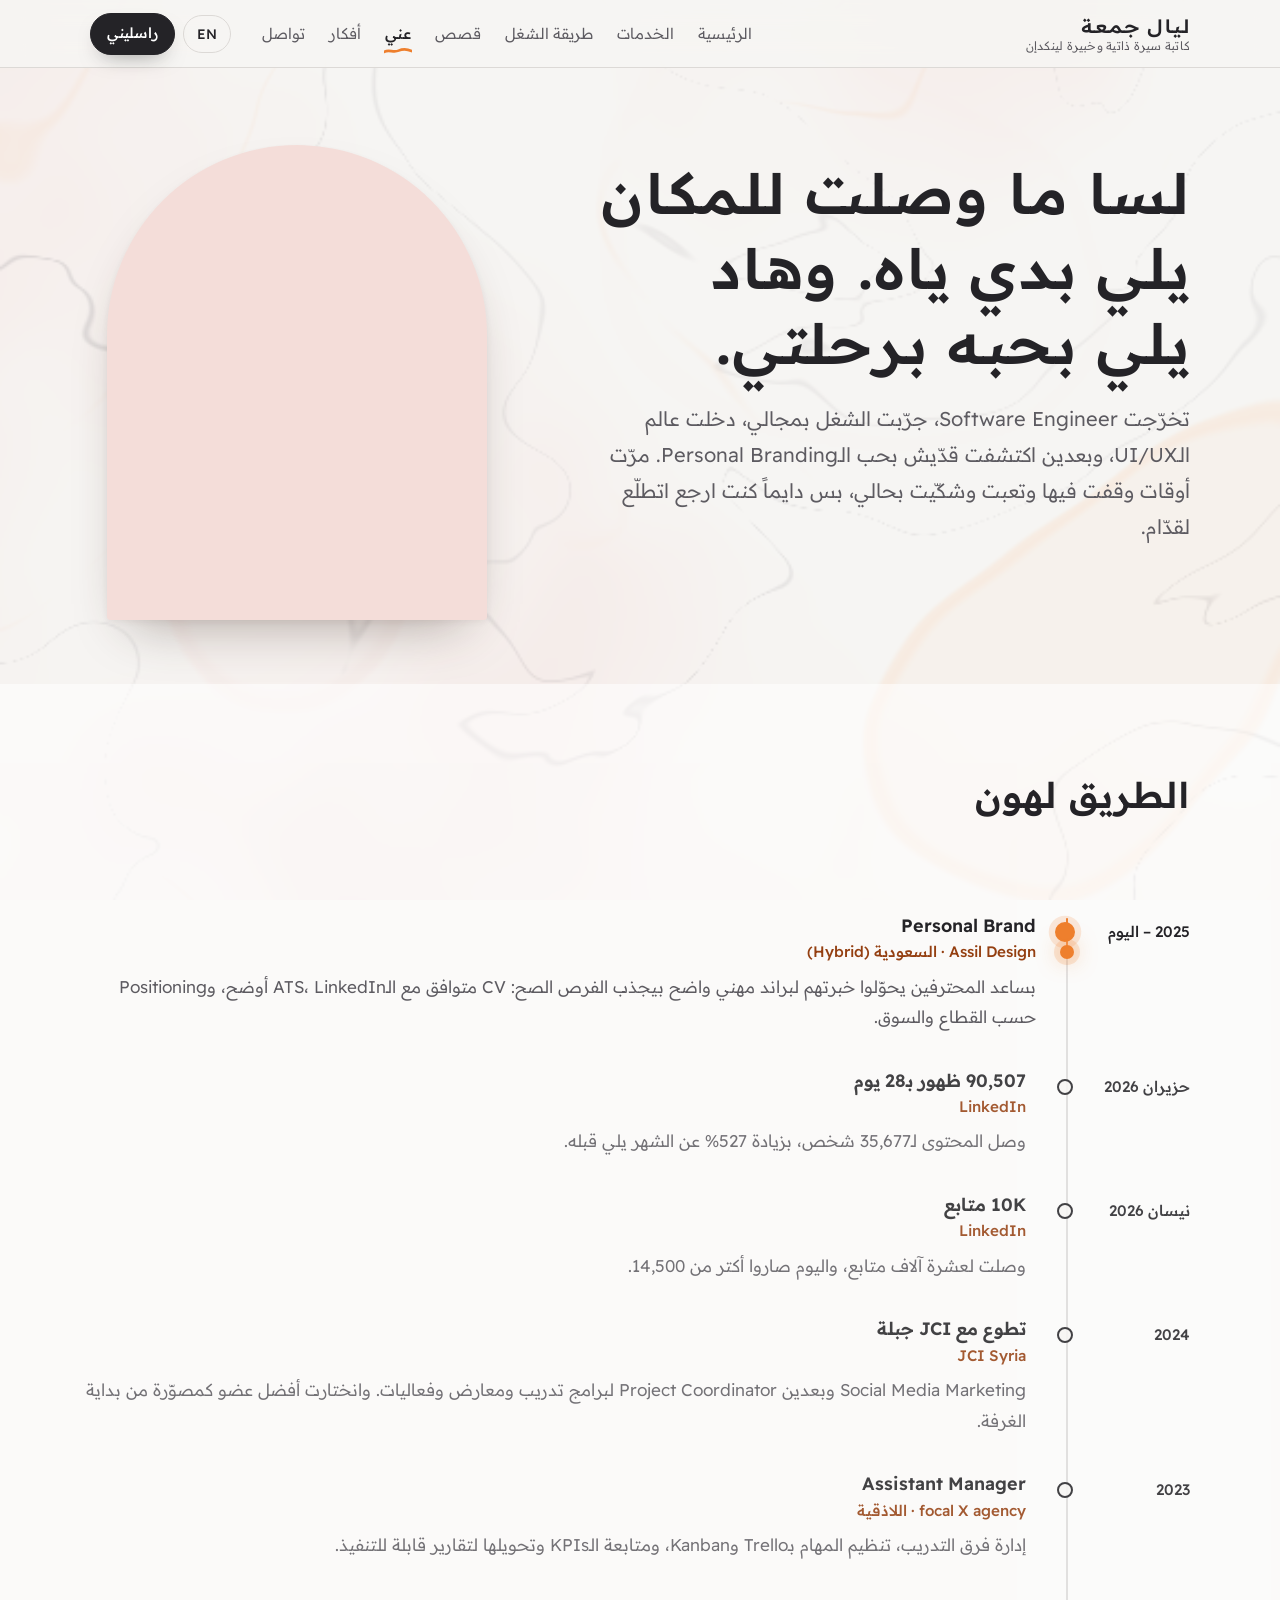
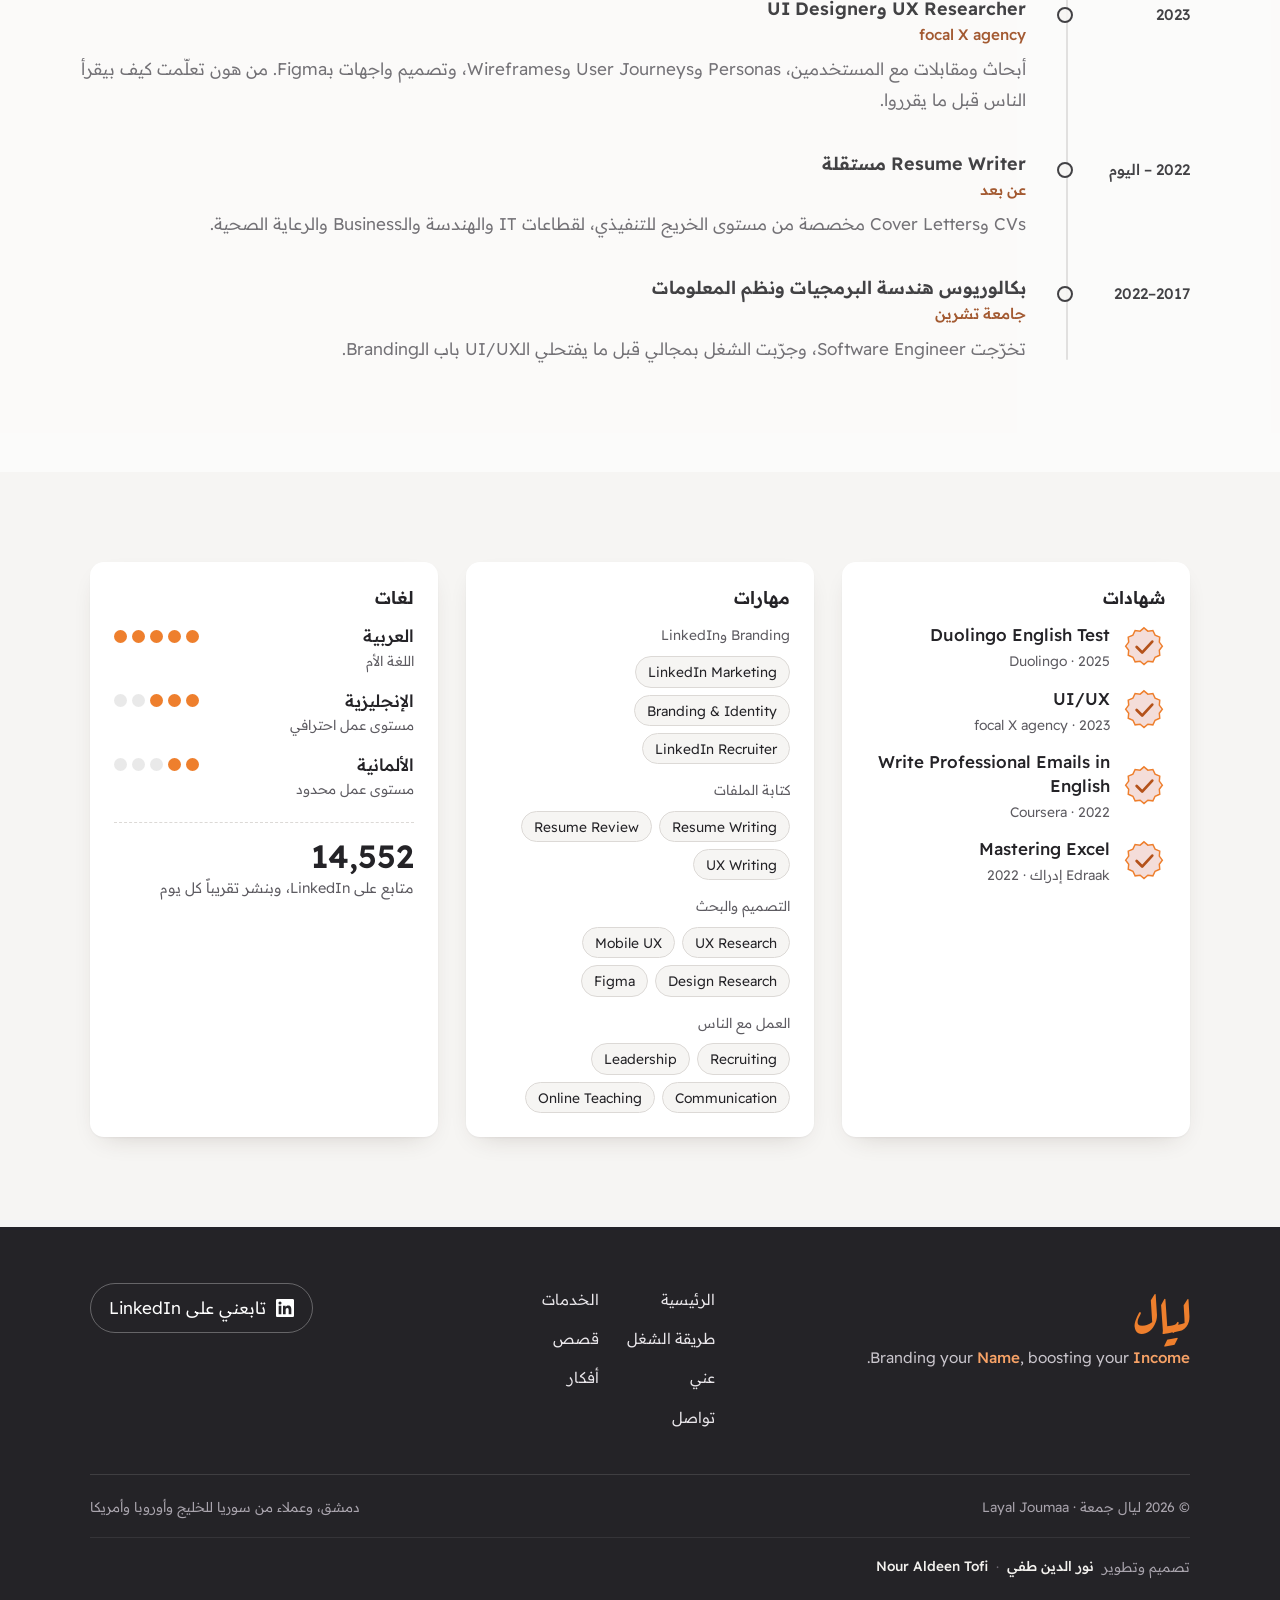
==== about.html @ d633dff8 "Layal Joumaa website Bilingual (Arabic/English) seven-page site: CV, LinkedIn and personal branding " ====
<!doctype html>
<html lang="ar" dir="rtl" data-title-ar="عني | ليال جمعة" data-title-en="About | Layal Joumaa">
<head>
<meta charset="utf-8">
<meta name="viewport" content="width=device-width, initial-scale=1">
<title>عني | ليال جمعة</title>
<meta name="description" content="About Layal Joumaa (ليال جمعة): software engineering graduate from Tishreen University, UI/UX and UX research at focal X, JCI volunteer, CV writer since 2022, personal brand at Assil Design.">
<meta name="keywords" content="Layal Joumaa, ليال جمعة, ليال جمعه, Layal Jomaa, Layal Jumaa, Layal Joumaah, Layal Jumah, Layal Juma, Layal Jouma, Layal Gomaa, Layal Jomaah, Layal J., CV writer, resume writer, professional CV writer, ATS resume writer, cover letter writer, LinkedIn profile writer, LinkedIn optimization specialist, LinkedIn profile optimization, personal branding consultant, personal brand strategist, كاتبة سيرة ذاتية, كتابة CV احترافي, كتابة سيرة ذاتية ATS, كتابة سيرة ذاتية بالإنجليزي, كتابة Cover Letter, تحسين حساب لينكدإن, تحسين بروفايل لينكد إن, خبيرة LinkedIn, مستشارة براند شخصي, بناء العلامة الشخصية, دمشق, سوريا, Damascus, Syria, اللاذقية, السعودية">
<meta name="author" content="Layal Joumaa (ليال جمعة)">
<meta name="robots" content="index, follow, max-image-preview:large">
<meta property="og:title" content="About | Layal Joumaa · عني | ليال جمعة">
<meta property="og:description" content="About Layal Joumaa (ليال جمعة): software engineering graduate from Tishreen University, UI/UX and UX research at focal X, JCI volunteer, CV writer since 2022, personal brand at Assil Design.">
<meta property="og:type" content="profile">
<meta property="profile:first_name" content="Layal"><meta property="profile:last_name" content="Joumaa">
<meta property="og:image" content="https://nouraldeentofi.github.io/layal-joumaa/assets/img/og.jpg">
<meta property="og:locale" content="ar_SY"><meta property="og:locale:alternate" content="en_US">
<meta name="twitter:card" content="summary_large_image">
<meta name="theme-color" content="#F6F5F3">
<link rel="canonical" href="https://nouraldeentofi.github.io/layal-joumaa/about.html">
<link rel="me" href="https://www.linkedin.com/in/layal-j-b01a39201/">
<link rel="alternate" type="text/plain" href="llms.txt" title="Layal Joumaa: summary for AI assistants">
<link rel="icon" href="data:image/svg+xml,%3Csvg xmlns='http://www.w3.org/2000/svg' viewBox='0 0 64 64'%3E%3Crect width='64' height='64' rx='14' fill='%23242327'/%3E%3Cpath d='M18 44c8 2 20 1 28-3' stroke='%23EE7F2D' stroke-width='5' stroke-linecap='round' fill='none'/%3E%3Cpath d='M24 14v22h14' stroke='%23fff' stroke-width='5' stroke-linecap='round' stroke-linejoin='round' fill='none'/%3E%3C/svg%3E">
<link rel="preload" href="assets/fonts/readex-pro-arabic-full-normal.woff2" as="font" type="font/woff2" crossorigin>
<link rel="stylesheet" href="assets/style.css">
<script>(function(){var d=document.documentElement,l="ar";try{l=localStorage.getItem("lj-lang")||"ar"}catch(e){}if(location.hash==="#en")l="en";if(location.hash==="#ar")l="ar";d.lang=l;d.dir=l==="ar"?"rtl":"ltr";try{if(!matchMedia("(prefers-reduced-motion: reduce)").matches&&"IntersectionObserver" in window){d.classList.add("motion");setTimeout(function(){if(!d.classList.contains("js-ok"))d.classList.remove("motion")},2500)}}catch(e){}})()</script>
<script type="application/ld+json">{"@context":"https://schema.org","@graph":[{"@type":"Person","@id":"https://nouraldeentofi.github.io/layal-joumaa/#layal","name":"Layal Joumaa","alternateName":["ليال جمعة","ليال جمعه","Layal Jomaa","Layal Jumaa","Layal Joumaah","Layal Jumah","Layal Juma","Layal Jouma","Layal Gomaa","Layal Jomaah","Layal J.","Eng. Layal","Eng. Layal Joumaa","المهندسة ليال جمعة","م. ليال جمعة","Layal Joumaa CV","Layal Joumaa LinkedIn"],"givenName":"Layal","familyName":"Joumaa","jobTitle":["CV & Resume Writer","LinkedIn Optimization Specialist","Personal Branding Consultant"],"description":"Layal Joumaa (ليال جمعة) is a Syrian CV and resume writer, LinkedIn optimisation specialist and personal-branding consultant. She builds ATS-friendly CVs, cover letters and LinkedIn profiles, and positions graduates, experienced professionals, career changers and company teams for the market they target in Syria, the Gulf, Europe and the US.","image":"https://nouraldeentofi.github.io/layal-joumaa/assets/img/layal-portrait.jpg","url":"https://nouraldeentofi.github.io/layal-joumaa/","sameAs":["https://www.linkedin.com/in/layal-j-b01a39201/"],"worksFor":{"@type":"Organization","name":"Assil Design"},"alumniOf":{"@type":"CollegeOrUniversity","name":"Tishreen University","alternateName":"جامعة تشرين"},"address":{"@type":"PostalAddress","addressLocality":"Damascus","addressCountry":"SY"},"knowsLanguage":[{"@type":"Language","name":"Arabic","alternateName":"ar"},{"@type":"Language","name":"English","alternateName":"en"},{"@type":"Language","name":"German","alternateName":"de"}],"knowsAbout":["CV writing","Resume writing","ATS optimization","Cover letters","LinkedIn profile optimization","Personal branding","Career positioning","Career change","LinkedIn content strategy","Employer branding","UX research","UI design","Figma"],"hasOccupation":{"@type":"Occupation","name":"CV writer and LinkedIn optimization specialist","alternateName":["CV writer","resume writer","professional CV writer","ATS resume writer","cover letter writer","LinkedIn profile writer","LinkedIn optimization specialist","LinkedIn profile optimization","personal branding consultant","personal brand strategist","career positioning","career shift coaching","career consultant","job search strategy","LinkedIn content strategy","employer branding for teams","كاتبة سيرة ذاتية","كتابة CV احترافي","كتابة سيرة ذاتية ATS","كتابة سيرة ذاتية بالإنجليزي","كتابة Cover Letter","تحسين حساب لينكدإن","تحسين بروفايل لينكد إن","خبيرة LinkedIn","مستشارة براند شخصي","بناء العلامة الشخصية","Personal Branding","تغيير المسار المهني","استشارات مهنية","تجهيز ملف مهني للخليج","سيرة ذاتية للسعودية","محتوى لينكدإن"],"skills":"Resume Writing, Resume Review, LinkedIn Marketing, Branding & Identity, LinkedIn Recruiter, Recruiting, UX Writing, UX Research, Online Teaching"},"hasCredential":[{"@type":"EducationalOccupationalCredential","name":"Bachelor's degree, Software Engineering and Information Systems","credentialCategory":"degree","recognizedBy":{"@type":"CollegeOrUniversity","name":"Tishreen University"}},{"@type":"EducationalOccupationalCredential","name":"Duolingo English Test","dateCreated":"2025-06"},{"@type":"EducationalOccupationalCredential","name":"UI/UX","recognizedBy":{"@type":"Organization","name":"focal X agency"},"dateCreated":"2023-05"},{"@type":"EducationalOccupationalCredential","name":"Write Professional Emails in English","recognizedBy":{"@type":"Organization","name":"Coursera"},"dateCreated":"2022-12"},{"@type":"EducationalOccupationalCredential","name":"Mastering Excel","recognizedBy":{"@type":"Organization","name":"Edraak"},"dateCreated":"2022-03"}]},{"@type":"Service","@id":"https://nouraldeentofi.github.io/layal-joumaa/#services","name":"CV, LinkedIn & Personal Branding by Layal Joumaa","alternateName":"كتابة CV وتحسين LinkedIn وPersonal Branding مع ليال جمعة","provider":{"@id":"https://nouraldeentofi.github.io/layal-joumaa/#layal"},"serviceType":["CV writing & optimisation","Cover letter & HR message","LinkedIn optimisation","Career shift & positioning","Personal branding & content","Team profiles for companies"],"areaServed":[{"@type":"Country","name":"Syria"},{"@type":"Country","name":"Saudi Arabia"},{"@type":"Country","name":"United Arab Emirates"},{"@type":"Country","name":"Qatar"},{"@type":"Country","name":"Kuwait"},{"@type":"Country","name":"Germany"},{"@type":"Country","name":"United States"}],"availableChannel":{"@type":"ServiceChannel","serviceUrl":"https://www.linkedin.com/in/layal-j-b01a39201/","name":"LinkedIn direct message"},"hasOfferCatalog":{"@type":"OfferCatalog","name":"Services","itemListElement":[{"@type":"Offer","itemOffered":{"@type":"Service","name":"CV writing & optimisation","alternateName":"كتابة وتحسين الـCV","description":"For anyone applying without replies, or needing one version per market. ATS-friendly structure; Targeted wording built on real job descriptions; Separate versions per market and role; Entry level to executive"}},{"@type":"Offer","itemOffered":{"@type":"Service","name":"Cover letter & HR message","alternateName":"Cover Letter ورسالة الـHR","description":"For anyone who freezes when introducing themselves to HR. Short and tailored to each opening; Gives your CV context instead of repeating it; Plus a first message to HR: who you are, what you want, where the CV is"}},{"@type":"Offer","itemOffered":{"@type":"Service","name":"LinkedIn optimisation","alternateName":"تحسين LinkedIn","description":"For anyone whose profile exists but doesn't work for them. A headline and About that explain your value in seconds; Experience written in your target market's language; Clearer visibility to recruiters; A profile ready for visitors when a post takes off"}},{"@type":"Offer","itemOffered":{"@type":"Service","name":"Career shift & positioning","alternateName":"Career Shift وPositioning","description":"For anyone changing fields and afraid of starting from zero. Mapping your transferable experience and skills; Pinpointing the 2–3 skills you're missing, not every gap in the market; A CV and LinkedIn pointing the same new direction"}},{"@type":"Offer","itemOffered":{"@type":"Service","name":"Personal branding & content","alternateName":"Personal Branding والمحتوى","description":"For people with expertise but no idea what to post, or no time. Topics drawn from your actual work; Hooks that stop the scroll, with a real idea behind them; A two-hours-a-week system: write and schedule, then get back to work"}},{"@type":"Offer","itemOffered":{"@type":"Service","name":"Team profiles for companies","alternateName":"صورة موحّدة لفريق الشركة","description":"For companies that want every employee to look professional, with the same DNA. Understanding the brand and the image it wants to project; A unified template and visual direction; Every employee keeps a profile true to their own experience"}}]}},{"@type":"WebSite","@id":"https://nouraldeentofi.github.io/layal-joumaa/#site","name":"Layal Joumaa","alternateName":"ليال جمعة","inLanguage":["ar","en"],"about":{"@id":"https://nouraldeentofi.github.io/layal-joumaa/#layal"},"publisher":{"@id":"https://nouraldeentofi.github.io/layal-joumaa/#layal"}},{"@type":"AboutPage","name":"About | Layal Joumaa","description":"About Layal Joumaa (ليال جمعة): software engineering graduate from Tishreen University, UI/UX and UX research at focal X, JCI volunteer, CV writer since 2022, personal brand at Assil Design.","url":"https://nouraldeentofi.github.io/layal-joumaa/about.html","inLanguage":["ar","en"],"isPartOf":{"@id":"https://nouraldeentofi.github.io/layal-joumaa/#site"},"about":{"@id":"https://nouraldeentofi.github.io/layal-joumaa/#layal"},"primaryImageOfPage":"https://nouraldeentofi.github.io/layal-joumaa/assets/img/layal-portrait.jpg"}]}</script>
</head>
<body data-page="about">
<a class="skip" href="#main"><span data-l="ar">انتقل للمحتوى</span><span data-l="en" lang="en">Skip to content</span></a>
<header class="top"><div class="wrap top-in">
  <a class="brand" href="index.html"><span data-l="ar"><b>ليال جمعة</b><small>كاتبة سيرة ذاتية وخبيرة لينكدإن</small></span><span data-l="en" lang="en"><b>Layal Joumaa</b><small>CV, LinkedIn & personal brand</small></span></a>
  <nav class="nav" id="nav" aria-label="Main"><a href="index.html" style="--k:0"><span data-l="ar">الرئيسية</span><span data-l="en" lang="en">Home</span></a><a href="services.html" style="--k:1"><span data-l="ar">الخدمات</span><span data-l="en" lang="en">Services</span></a><a href="method.html" style="--k:2"><span data-l="ar">طريقة الشغل</span><span data-l="en" lang="en">Method</span></a><a href="stories.html" style="--k:3"><span data-l="ar">قصص</span><span data-l="en" lang="en">Stories</span></a><a href="about.html" aria-current="page" style="--k:4"><span data-l="ar">عني</span><span data-l="en" lang="en">About</span></a><a href="ideas.html" style="--k:5"><span data-l="ar">أفكار</span><span data-l="en" lang="en">Ideas</span></a><a href="contact.html" style="--k:6"><span data-l="ar">تواصل</span><span data-l="en" lang="en">Contact</span></a>
    <div class="nav-extra">
      <div class="nav-card"><img src="assets/img/layal-face.jpg" alt="" width="56" height="56" loading="lazy" decoding="async">
        <p><span data-l="ar"><b>ليال جمعة</b><span>بساعدك يحكي ملفك عنك قبل المقابلة</span></span><span data-l="en" lang="en"><b>Layal Joumaa</b><span>Helping your profile speak before the interview</span></span></p></div>
      <a class="btn btn-orange" href="contact.html"><span data-l="ar">ابعتلي رسالة</span><span data-l="en" lang="en">Message me</span></a>
      <a class="btn btn-line js-li" href="https://www.linkedin.com/in/layal-j-b01a39201/" rel="noopener" target="_blank"><svg viewBox="0 0 24 24" aria-hidden="true" fill="currentColor"><path d="M20.45 20.45h-3.56v-5.57c0-1.33-.03-3.04-1.85-3.04-1.86 0-2.14 1.45-2.14 2.94v5.67H9.34V9h3.42v1.56h.05c.48-.9 1.64-1.85 3.37-1.85 3.6 0 4.27 2.37 4.27 5.46v6.28ZM5.34 7.43a2.06 2.06 0 1 1 0-4.13 2.06 2.06 0 0 1 0 4.13ZM7.12 20.45H3.56V9h3.56v11.45ZM22.22 0H1.77C.79 0 0 .77 0 1.73v20.54C0 23.23.79 24 1.77 24h20.45c.98 0 1.78-.77 1.78-1.73V1.73C24 .77 23.2 0 22.22 0Z"/></svg>LinkedIn</a>
    </div>
  </nav>
  <div class="acts">
    <button class="lang" id="langBtn" type="button">EN</button>
    <a class="btn btn-ink small" href="contact.html"><span data-l="ar">راسليني</span><span data-l="en" lang="en">Get in touch</span></a>
    <button class="menu" id="menuBtn" type="button" aria-expanded="false" aria-controls="nav"><span class="vh"><span data-l="ar">القائمة</span><span data-l="en" lang="en">Menu</span></span><span class="burger" aria-hidden="true"><i></i><i></i><i></i></span></button>
  </div>
</div><span class="progress" aria-hidden="true"></span></header>
<main id="main">

<section class="phead"><div class="wrap about-top">
  <div>
    <h1 class="display"><span data-l="ar">لسا ما وصلت للمكان يلي بدي ياه. وهاد يلي بحبه برحلتي.</span><span data-l="en" lang="en">I haven't arrived yet, and that's what I love about the journey.</span></h1>
    <p class="lede"><span data-l="ar">تخرّجت Software Engineer، جرّبت الشغل بمجالي، دخلت عالم الـUI/UX، وبعدين اكتشفت قدّيش بحب الـPersonal Branding. مرّت أوقات وقفت فيها وتعبت وشكّيت بحالي، بس دايماً كنت ارجع اتطلّع لقدّام.</span><span data-l="en" lang="en">I graduated as a software engineer, worked in the field, moved into UI/UX, then found how much I love personal branding. There were times I stopped, got tired and doubted myself, but I always came back to looking ahead.</span></p>
    <p class="note"><span data-l="ar">بدي يضل عندي شي جديد اتعلّمه</span><span data-l="en" lang="en">I always want something new to learn</span></p>
  </div>
  <div class="frame"><div class="portrait" data-tilt><picture class=""><source srcset="assets/img/layal-portrait.webp" type="image/webp"><img src="assets/img/layal-portrait.jpg" alt="ليال جمعة" width="640" height="800" fetchpriority="high" decoding="async"></picture></div></div>
</div></section>

<section class="paper"><div class="wrap">
  <div class="sec-head"><h2 class="h2"><span data-l="ar">الطريق لهون</span><span data-l="en" lang="en">The road so far</span></h2><svg class="squig" viewBox="0 0 120 14" aria-hidden="true"><path pathLength="1" d="M2 9C18 3 30 12 48 7S80 3 96 8s18 1 22-2"/></svg></div>
  <div class="trail tl-trail" data-trail><span class="trail-line" aria-hidden="true"><span class="trail-fill"></span><span class="trail-head"></span></span>
  <ol class="tl"><li class="now"><span class="yr"><span data-l="ar">2025 – اليوم</span><span data-l="en" lang="en">2025 – now</span></span><div class="body"><h3><span data-l="ar">Personal Brand</span><span data-l="en" lang="en">Personal brand</span></h3><p class="org"><span data-l="ar">Assil Design · السعودية (Hybrid)</span><span data-l="en" lang="en">Assil Design · Saudi Arabia (hybrid)</span></p><p><span data-l="ar">بساعد المحترفين يحوّلوا خبرتهم لبراند مهني واضح بيجذب الفرص الصح: CV متوافق مع الـATS، LinkedIn أوضح، وPositioning حسب القطاع والسوق.</span><span data-l="en" lang="en">Helping professionals turn experience into a clear personal brand that attracts the right opportunities: ATS-ready CVs, sharper LinkedIn, positioning by industry and market.</span></p></div></li><li class=""><span class="yr"><span data-l="ar">حزيران 2026</span><span data-l="en" lang="en">June 2026</span></span><div class="body"><h3><span data-l="ar">90,507 ظهور بـ28 يوم</span><span data-l="en" lang="en">90,507 impressions in 28 days</span></h3><p class="org"><span data-l="ar">LinkedIn</span><span data-l="en" lang="en">LinkedIn</span></p><p><span data-l="ar">وصل المحتوى لـ35,677 شخص، بزيادة 527% عن الشهر يلي قبله.</span><span data-l="en" lang="en">Content reached 35,677 members, up 527% on the month before.</span></p></div></li><li class=""><span class="yr"><span data-l="ar">نيسان 2026</span><span data-l="en" lang="en">April 2026</span></span><div class="body"><h3><span data-l="ar">10K متابع</span><span data-l="en" lang="en">10K followers</span></h3><p class="org"><span data-l="ar">LinkedIn</span><span data-l="en" lang="en">LinkedIn</span></p><p><span data-l="ar">وصلت لعشرة آلاف متابع، واليوم صاروا أكتر من 14,500.</span><span data-l="en" lang="en">Reached ten thousand followers; today it's over 14,500.</span></p></div></li><li class=""><span class="yr"><span data-l="ar">2024</span><span data-l="en" lang="en">2024</span></span><div class="body"><h3><span data-l="ar">تطوع مع JCI جبلة</span><span data-l="en" lang="en">Volunteering, JCI Jableh</span></h3><p class="org"><span data-l="ar">JCI Syria</span><span data-l="en" lang="en">JCI Syria</span></p><p><span data-l="ar">Social Media Marketing وبعدين Project Coordinator لبرامج تدريب ومعارض وفعاليات. وانختارت أفضل عضو كمصوّرة من بداية الغرفة.</span><span data-l="en" lang="en">Social media marketing, then project coordinator for trainings, exhibitions and events. Chosen best member as photographer since the chamber began.</span></p></div></li><li class=""><span class="yr"><span data-l="ar">2023</span><span data-l="en" lang="en">2023</span></span><div class="body"><h3><span data-l="ar">Assistant Manager</span><span data-l="en" lang="en">Assistant manager</span></h3><p class="org"><span data-l="ar">focal X agency · اللاذقية</span><span data-l="en" lang="en">focal X agency · Latakia</span></p><p><span data-l="ar">إدارة فرق التدريب، تنظيم المهام بـTrello وKanban، ومتابعة الـKPIs وتحويلها لتقارير قابلة للتنفيذ.</span><span data-l="en" lang="en">Led training teams, ran tasks in Trello and Kanban, and turned KPIs into actionable reports.</span></p></div></li><li class=""><span class="yr"><span data-l="ar">2023</span><span data-l="en" lang="en">2023</span></span><div class="body"><h3><span data-l="ar">UX Researcher وUI Designer</span><span data-l="en" lang="en">UX researcher & UI designer</span></h3><p class="org"><span data-l="ar">focal X agency</span><span data-l="en" lang="en">focal X agency</span></p><p><span data-l="ar">أبحاث ومقابلات مع المستخدمين، Personas وUser Journeys وWireframes، وتصميم واجهات بـFigma. من هون تعلّمت كيف بيقرأ الناس قبل ما يقرروا.</span><span data-l="en" lang="en">User research and interviews, personas, journeys and wireframes, interfaces in Figma. Where I learned how people read before they decide.</span></p></div></li><li class="now"><span class="yr"><span data-l="ar">2022 – اليوم</span><span data-l="en" lang="en">2022 – now</span></span><div class="body"><h3><span data-l="ar">Resume Writer مستقلة</span><span data-l="en" lang="en">Freelance resume writer</span></h3><p class="org"><span data-l="ar">عن بعد</span><span data-l="en" lang="en">Remote</span></p><p><span data-l="ar">CVs وCover Letters مخصصة من مستوى الخريج للتنفيذي، لقطاعات IT والهندسة والـBusiness والرعاية الصحية.</span><span data-l="en" lang="en">Tailored CVs and cover letters, entry level to executive, across IT, engineering, business and healthcare.</span></p></div></li><li class=""><span class="yr"><span data-l="ar">2017–2022</span><span data-l="en" lang="en">2017–2022</span></span><div class="body"><h3><span data-l="ar">بكالوريوس هندسة البرمجيات ونظم المعلومات</span><span data-l="en" lang="en">B.Sc. Software Engineering & Information Systems</span></h3><p class="org"><span data-l="ar">جامعة تشرين</span><span data-l="en" lang="en">Tishreen University</span></p><p><span data-l="ar">تخرّجت Software Engineer، وجرّبت الشغل بمجالي قبل ما يفتحلي الـUI/UX باب الـBranding.</span><span data-l="en" lang="en">Graduated as a software engineer and worked in the field before UI/UX led me to branding.</span></p></div></li></ol></div>
</div></section>

<section><div class="wrap">
  <div class="facts" data-snap>
    <div class="fact certs"><h3><span data-l="ar">شهادات</span><span data-l="en" lang="en">Certificates</span></h3><ul><li style="--k:0"><span class="seal"><svg viewBox="0 0 48 48" aria-hidden="true"><path class="ring" d="M24 2l4.2 3.6 5.5-.7 2.4 5 5.1 2.2-.5 5.5L44 22l-3.3 4.4.5 5.5-5.1 2.2-2.4 5-5.5-.7L24 42l-4.2-3.6-5.5.7-2.4-5-5.1-2.2.5-5.5L4 22l3.3-4.4-.5-5.5 5.1-2.2 2.4-5 5.5.7z"/><path class="tick" pathLength="1" d="M16 23l6 6 11-12"/></svg></span><span class="ct"><b lang="en">Duolingo English Test</b><small>Duolingo · 2025</small></span></li><li style="--k:1"><span class="seal"><svg viewBox="0 0 48 48" aria-hidden="true"><path class="ring" d="M24 2l4.2 3.6 5.5-.7 2.4 5 5.1 2.2-.5 5.5L44 22l-3.3 4.4.5 5.5-5.1 2.2-2.4 5-5.5-.7L24 42l-4.2-3.6-5.5.7-2.4-5-5.1-2.2.5-5.5L4 22l3.3-4.4-.5-5.5 5.1-2.2 2.4-5 5.5.7z"/><path class="tick" pathLength="1" d="M16 23l6 6 11-12"/></svg></span><span class="ct"><b lang="en">UI/UX</b><small>focal X agency · 2023</small></span></li><li style="--k:2"><span class="seal"><svg viewBox="0 0 48 48" aria-hidden="true"><path class="ring" d="M24 2l4.2 3.6 5.5-.7 2.4 5 5.1 2.2-.5 5.5L44 22l-3.3 4.4.5 5.5-5.1 2.2-2.4 5-5.5-.7L24 42l-4.2-3.6-5.5.7-2.4-5-5.1-2.2.5-5.5L4 22l3.3-4.4-.5-5.5 5.1-2.2 2.4-5 5.5.7z"/><path class="tick" pathLength="1" d="M16 23l6 6 11-12"/></svg></span><span class="ct"><b lang="en">Write Professional Emails in English</b><small>Coursera · 2022</small></span></li><li style="--k:3"><span class="seal"><svg viewBox="0 0 48 48" aria-hidden="true"><path class="ring" d="M24 2l4.2 3.6 5.5-.7 2.4 5 5.1 2.2-.5 5.5L44 22l-3.3 4.4.5 5.5-5.1 2.2-2.4 5-5.5-.7L24 42l-4.2-3.6-5.5.7-2.4-5-5.1-2.2.5-5.5L4 22l3.3-4.4-.5-5.5 5.1-2.2 2.4-5 5.5.7z"/><path class="tick" pathLength="1" d="M16 23l6 6 11-12"/></svg></span><span class="ct"><b lang="en">Mastering Excel</b><small>Edraak إدراك · 2022</small></span></li></ul></div>
    <div class="fact skills"><h3><span data-l="ar">مهارات</span><span data-l="en" lang="en">Skills</span></h3><div class="sg"><p class="sg-t"><span data-l="ar">Branding وLinkedIn</span><span data-l="en" lang="en">Branding & LinkedIn</span></p><ul class="chipset"><li lang="en" style="--k:0">LinkedIn Marketing</li><li lang="en" style="--k:1">Branding & Identity</li><li lang="en" style="--k:2">LinkedIn Recruiter</li></ul></div><div class="sg"><p class="sg-t"><span data-l="ar">كتابة الملفات</span><span data-l="en" lang="en">Writing</span></p><ul class="chipset"><li lang="en" style="--k:3">Resume Writing</li><li lang="en" style="--k:4">Resume Review</li><li lang="en" style="--k:5">UX Writing</li></ul></div><div class="sg"><p class="sg-t"><span data-l="ar">التصميم والبحث</span><span data-l="en" lang="en">Design & research</span></p><ul class="chipset"><li lang="en" style="--k:6">UX Research</li><li lang="en" style="--k:7">Mobile UX</li><li lang="en" style="--k:8">Design Research</li><li lang="en" style="--k:9">Figma</li></ul></div><div class="sg"><p class="sg-t"><span data-l="ar">العمل مع الناس</span><span data-l="en" lang="en">Working with people</span></p><ul class="chipset"><li lang="en" style="--k:10">Recruiting</li><li lang="en" style="--k:11">Leadership</li><li lang="en" style="--k:12">Communication</li><li lang="en" style="--k:13">Online Teaching</li></ul></div></div>
    <div class="fact langs"><h3><span data-l="ar">لغات</span><span data-l="en" lang="en">Languages</span></h3><ul><li><span class="ln"><span data-l="ar">العربية</span><span data-l="en" lang="en">Arabic</span></span><span class="meter" style="--lv:5" role="img" aria-label="5/5"><i style="--k:0"></i><i style="--k:1"></i><i style="--k:2"></i><i style="--k:3"></i><i style="--k:4"></i></span><small><span data-l="ar">اللغة الأم</span><span data-l="en" lang="en">Native</span></small></li><li><span class="ln"><span data-l="ar">الإنجليزية</span><span data-l="en" lang="en">English</span></span><span class="meter" style="--lv:3" role="img" aria-label="3/5"><i style="--k:0"></i><i style="--k:1"></i><i style="--k:2"></i><i style="--k:3"></i><i style="--k:4"></i></span><small><span data-l="ar">مستوى عمل احترافي</span><span data-l="en" lang="en">Professional working</span></small></li><li><span class="ln"><span data-l="ar">الألمانية</span><span data-l="en" lang="en">German</span></span><span class="meter" style="--lv:2" role="img" aria-label="2/5"><i style="--k:0"></i><i style="--k:1"></i><i style="--k:2"></i><i style="--k:3"></i><i style="--k:4"></i></span><small><span data-l="ar">مستوى عمل محدود</span><span data-l="en" lang="en">Limited working</span></small></li></ul>
      <p class="fol"><b data-count="14552">14,552</b><span><span data-l="ar">متابع على LinkedIn، وبنشر تقريباً كل يوم</span><span data-l="en" lang="en">LinkedIn followers, with a post almost every day</span></span></p></div>
  </div>
</div></section>

</main>
<footer class="foot"><div class="wrap">
  <div class="foot-grid">
    <div>
      <p class="sig"><span data-l="ar">ليال</span><span data-l="en" lang="en">Layal</span></p>
      <p class="slogan">Branding your <b>Name</b>, boosting your <b>Income</b>.</p>
    </div>
    <nav aria-label="Footer"><a href="index.html"><span data-l="ar">الرئيسية</span><span data-l="en" lang="en">Home</span></a><a href="services.html"><span data-l="ar">الخدمات</span><span data-l="en" lang="en">Services</span></a><a href="method.html"><span data-l="ar">طريقة الشغل</span><span data-l="en" lang="en">Method</span></a><a href="stories.html"><span data-l="ar">قصص</span><span data-l="en" lang="en">Stories</span></a><a href="about.html"><span data-l="ar">عني</span><span data-l="en" lang="en">About</span></a><a href="ideas.html"><span data-l="ar">أفكار</span><span data-l="en" lang="en">Ideas</span></a><a href="contact.html"><span data-l="ar">تواصل</span><span data-l="en" lang="en">Contact</span></a></nav>
    <a class="li js-li" href="https://www.linkedin.com/in/layal-j-b01a39201/" rel="me noopener" target="_blank"><svg viewBox="0 0 24 24" aria-hidden="true" fill="currentColor"><path d="M20.45 20.45h-3.56v-5.57c0-1.33-.03-3.04-1.85-3.04-1.86 0-2.14 1.45-2.14 2.94v5.67H9.34V9h3.42v1.56h.05c.48-.9 1.64-1.85 3.37-1.85 3.6 0 4.27 2.37 4.27 5.46v6.28ZM5.34 7.43a2.06 2.06 0 1 1 0-4.13 2.06 2.06 0 0 1 0 4.13ZM7.12 20.45H3.56V9h3.56v11.45ZM22.22 0H1.77C.79 0 0 .77 0 1.73v20.54C0 23.23.79 24 1.77 24h20.45c.98 0 1.78-.77 1.78-1.73V1.73C24 .77 23.2 0 22.22 0Z"/></svg><span data-l="ar">تابعني على LinkedIn</span><span data-l="en" lang="en">Follow on LinkedIn</span></a>
  </div>
  <div class="foot-base">
    <span>© 2026 <span data-l="ar">ليال جمعة · Layal Joumaa</span><span data-l="en" lang="en">Layal Joumaa · ليال جمعة</span></span>
    <span><span data-l="ar">دمشق، وعملاء من سوريا للخليج وأوروبا وأمريكا</span><span data-l="en" lang="en">Damascus, with clients from Syria to the Gulf, Europe and the US</span></span>
  </div>
  <p class="credit"><span data-l="ar">تصميم وتطوير</span><span data-l="en" lang="en">Designed &amp; built by</span>
    <a href="https://nouraldeentofi.com" rel="noopener" target="_blank" lang="ar" dir="rtl">نور الدين طفي</a><span class="sep" aria-hidden="true">·</span><a href="https://nouraldeentofi.com" rel="noopener" target="_blank" lang="en" dir="ltr">Nour Aldeen Tofi</a></p>
</div></footer>
<div class="dock" id="dock">
  <a class="dock-main" href="contact.html"><span data-l="ar">ابعتلي رسالة</span><span data-l="en" lang="en">Send me a message</span><span aria-hidden="true">✎</span></a>
  <a class="dock-li js-li" href="https://www.linkedin.com/in/layal-j-b01a39201/" rel="noopener" target="_blank" aria-label="LinkedIn"><svg viewBox="0 0 24 24" aria-hidden="true" fill="currentColor"><path d="M20.45 20.45h-3.56v-5.57c0-1.33-.03-3.04-1.85-3.04-1.86 0-2.14 1.45-2.14 2.94v5.67H9.34V9h3.42v1.56h.05c.48-.9 1.64-1.85 3.37-1.85 3.6 0 4.27 2.37 4.27 5.46v6.28ZM5.34 7.43a2.06 2.06 0 1 1 0-4.13 2.06 2.06 0 0 1 0 4.13ZM7.12 20.45H3.56V9h3.56v11.45ZM22.22 0H1.77C.79 0 0 .77 0 1.73v20.54C0 23.23.79 24 1.77 24h20.45c.98 0 1.78-.77 1.78-1.73V1.73C24 .77 23.2 0 22.22 0Z"/></svg></a>
</div>
<script src="assets/ebru.js" defer></script>
<script src="assets/site.js" defer></script>
</body>
</html>
---- assets/style.css ----
/* Layal Joumaa — site styles
   Palette taken from her LinkedIn banner (marble, charcoal, orange)
   and her own photos (blush). Type: Readex Pro (wide axis for display),
   Aref Ruqaa for her "red pen" margin notes. */

@font-face{font-family:"Readex";font-style:normal;font-display:swap;font-weight:160 700;
  src:url(fonts/readex-pro-arabic-full-normal.woff2) format("woff2-variations");
  unicode-range:U+0600-06FF,U+0750-077F,U+0870-088E,U+0890-0891,U+0897-08E1,U+08E3-08FF,U+200C-200E,U+2010-2011,U+204F,U+2E41,U+FB50-FDFF,U+FE70-FE74,U+FE76-FEFC}
@font-face{font-family:"Readex";font-style:normal;font-display:swap;font-weight:160 700;
  src:url(fonts/readex-pro-latin-ext-full-normal.woff2) format("woff2-variations");
  unicode-range:U+0100-02BA,U+02BD-02C5,U+02C7-02CC,U+02CE-02D7,U+02DD-02FF,U+1E00-1E9F,U+1EF2-1EFF,U+2020,U+20A0-20AB,U+20AD-20C0,U+2113,U+2C60-2C7F,U+A720-A7FF}
@font-face{font-family:"Readex";font-style:normal;font-display:swap;font-weight:160 700;
  src:url(fonts/readex-pro-latin-full-normal.woff2) format("woff2-variations");
  unicode-range:U+0000-00FF,U+0131,U+0152-0153,U+02BB-02BC,U+02C6,U+02DA,U+02DC,U+0304,U+0308,U+0329,U+2000-206F,U+20AC,U+2122,U+2191,U+2193,U+2212,U+2215,U+FEFF,U+FFFD}
@font-face{font-family:"Ruqaa";font-style:normal;font-display:swap;font-weight:700;
  src:url(fonts/aref-ruqaa-arabic-700-normal.woff2) format("woff2");
  unicode-range:U+0600-06FF,U+0750-077F,U+FB50-FDFF,U+FE70-FEFC,U+200C-200E}
@font-face{font-family:"Ruqaa";font-style:normal;font-display:swap;font-weight:700;
  src:url(fonts/aref-ruqaa-latin-700-normal.woff2) format("woff2");
  unicode-range:U+0000-00FF,U+2000-206F}

:root{
  --marble:#F6F5F3;      /* her banner background, cool not cream */
  --paper:#FFFFFF;
  --ink:#242327;         /* banner charcoal */
  --graphite:#5D5B61;    /* secondary text, 6.4:1 on marble */
  --hair:#DCD9D6;        /* rules */
  --orange:#EE7F2D;      /* banner accent: strokes, fills, never small text */
  --pen:#B4521A;         /* orange dark enough for text (5:1 on white) */
  --blush:#F4DDD9;       /* her pinks */
  --blush-deep:#E9C2BC;
  --vein:url("data:image/svg+xml,%3Csvg xmlns='http://www.w3.org/2000/svg' width='1100' height='1100'%3E%3Cfilter id='m' x='0' y='0'%3E%3CfeTurbulence type='turbulence' baseFrequency='0.0035 0.009' numOctaves='5' seed='11'/%3E%3CfeColorMatrix type='matrix' values='0 0 0 0 0.36 0 0 0 0 0.36 0 0 0 0 0.38 -1.6 0 0 0 0.62'/%3E%3CfeComponentTransfer%3E%3CfeFuncA type='table' tableValues='0 0 0 0 0.05 0.16 0.05 0 0'/%3E%3C/feComponentTransfer%3E%3C/filter%3E%3Crect width='100%25' height='100%25' filter='url(%23m)'/%3E%3C/svg%3E");
  --w:1180px;
  --gut:clamp(16px,4vw,40px);
  --r-s:6px; --r-m:14px;
  --shadow:0 1px 0 rgba(36,35,39,.05),0 18px 40px -22px rgba(60,40,30,.35);
  --font:"Readex",system-ui,"Segoe UI",Tahoma,sans-serif;
  --hand:"Ruqaa","Readex",serif;
}

@view-transition{navigation:auto}
::view-transition-old(root),::view-transition-new(root){animation-duration:.28s}

*{box-sizing:border-box}
html{-webkit-text-size-adjust:100%;scroll-padding-top:90px}
html[lang="ar"] [data-l="en"],html[lang="en"] [data-l="ar"]{display:none!important}
body{margin:0;background:var(--marble) var(--vein);background-size:1100px;color:var(--ink);
  font-family:var(--font);font-size:17px;line-height:1.8;font-weight:350;
  text-rendering:optimizeLegibility}
html[lang="en"] body{line-height:1.6;font-size:16.5px}
img{max-width:100%;display:block}
a{color:inherit}
p{margin:0 0 1em}
h1,h2,h3{margin:0;font-weight:600;line-height:1.25;text-wrap:balance}
html[lang="en"] h1,html[lang="en"] h2{line-height:1.1}
:focus-visible{outline:3px solid var(--ink);outline-offset:3px;border-radius:4px}
.skip{position:absolute;inset-inline-start:12px;top:-60px;background:var(--ink);color:#fff;padding:10px 16px;border-radius:var(--r-s);z-index:100;text-decoration:none}
.skip:focus{top:12px}
.wrap{max-width:var(--w);margin-inline:auto;padding-inline:var(--gut)}
.vh{position:absolute!important;width:1px;height:1px;overflow:hidden;clip:rect(0 0 0 0);white-space:nowrap}

/* ---------- display type: Readex wide axis ---------- */
.display{font-variation-settings:"HEXP" 18;font-weight:600;
  font-size:clamp(2rem,1.15rem + 2.9vw,3.7rem);line-height:1.35}
html[lang="en"] .display{font-variation-settings:"HEXP" 24;font-weight:560;letter-spacing:-.025em;font-size:clamp(2.1rem,1.05rem + 3.1vw,4rem);line-height:1.08}
.h2{font-variation-settings:"HEXP" 12;font-weight:600;font-size:clamp(1.5rem,1.1rem + 1.4vw,2.25rem)}
html[lang="en"] .h2{font-variation-settings:"HEXP" 30;letter-spacing:-.02em;font-weight:560}
.h3{font-weight:560;font-size:1.18rem}
.lede{font-size:clamp(1.05rem,.98rem + .35vw,1.25rem);color:var(--graphite);max-width:40em}
.muted{color:var(--graphite)}
.note{font-family:var(--hand);font-weight:700;color:var(--pen);font-size:1.35rem;line-height:1.5;display:inline-block}
html[lang="en"] .note{font-size:1.15rem}

/* ---------- header ---------- */
.top{position:sticky;top:0;z-index:40;background:color-mix(in srgb,var(--marble) 88%,transparent);
  backdrop-filter:blur(10px);-webkit-backdrop-filter:blur(10px);border-bottom:1px solid var(--hair)}
.top-in{display:flex;align-items:center;gap:20px;min-height:68px}
.brand{text-decoration:none;margin-inline-end:auto;line-height:1.15}
.brand>span{display:flex;flex-direction:column;gap:2px}
.brand b{font-weight:600;font-variation-settings:"HEXP" 40;font-size:1.15rem}
.brand small{font-size:.74rem;color:var(--graphite);letter-spacing:.02em}
.nav{display:flex;gap:2px}
.nav a{text-decoration:none;padding:8px 11px;border-radius:var(--r-s);font-size:.95rem;color:var(--graphite);position:relative}
.nav a:hover{color:var(--ink);background:rgba(36,35,39,.05)}
.nav a[aria-current="page"]{color:var(--ink);font-weight:500}
.nav a[aria-current="page"]::after{content:"";position:absolute;inset-inline:10px;bottom:2px;height:7px;
  background:url("data:image/svg+xml,%3Csvg xmlns='http://www.w3.org/2000/svg' viewBox='0 0 100 8' preserveAspectRatio='none'%3E%3Cpath d='M1 5.5C18 2.5 34 6.8 52 4.2S85 2.6 99 4.6' fill='none' stroke='%23EE7F2D' stroke-width='2.6' stroke-linecap='round' vector-effect='non-scaling-stroke'/%3E%3C/svg%3E") center/100% 100% no-repeat}
.acts{display:flex;align-items:center;gap:8px}
.lang{font:inherit;font-size:.86rem;font-weight:500;background:none;border:1px solid var(--hair);color:var(--ink);
  border-radius:999px;padding:6px 13px;cursor:pointer;min-height:38px}
.lang:hover{border-color:var(--ink)}
.menu{display:none;font:inherit;background:none;border:1px solid var(--hair);border-radius:var(--r-s);width:42px;height:40px;cursor:pointer;color:var(--ink)}
.menu svg{width:20px;height:20px}

/* ---------- buttons ---------- */
.btn{display:inline-flex;align-items:center;justify-content:center;gap:10px;font:inherit;font-weight:500;font-size:1rem;
  text-decoration:none;border-radius:999px;padding:12px 22px;min-height:48px;cursor:pointer;border:1.5px solid var(--ink);
  transition:background .18s,color .18s}
.btn-ink{background:var(--ink);color:#fff}
.btn-ink:hover{background:#000}
.btn-line{background:transparent;color:var(--ink)}
.btn-line:hover{background:var(--ink);color:#fff}
.btn-orange{background:var(--orange);border-color:var(--orange);color:var(--ink)}
.btn-orange:hover{background:#F39248}
.btn.small{padding:7px 16px;min-height:38px;font-size:.9rem}
.btn svg{width:18px;height:18px;flex:none}
.link{color:var(--pen);font-weight:500;text-decoration:underline;text-decoration-thickness:1.5px;text-underline-offset:5px}
.link:hover{color:var(--ink)}

/* ---------- sections ---------- */
section{padding-block:clamp(56px,7vw,104px)}
.sec-head{display:grid;gap:14px;margin-bottom:clamp(28px,4vw,48px);max-width:46rem}
.rule{border:0;border-top:1px solid var(--hair);margin:0}
.paper{background:var(--paper)}
.blush{background:var(--blush)}
.blush,.story.big{--pen:#973F12}
.ink{background:var(--ink);color:#F3F1EE}
.ink .muted,.ink .lede,.ink .pull-by{color:#C9C5CC}
.ink .link{color:#F7A266}
.ink .link:hover{color:#fff}

/* ---------- home hero ---------- */
.hero{padding-block:clamp(40px,6vw,88px) clamp(48px,6vw,96px)}
.hero-grid{display:grid;grid-template-columns:1.08fr .92fr;gap:clamp(28px,5vw,72px);align-items:center}
.hero h1{margin-bottom:22px}
.hero .lede{margin-bottom:30px}
.cta-row{display:flex;flex-wrap:wrap;gap:12px}
.reach{margin-top:30px;font-size:.95rem;color:var(--graphite);max-width:34em}
.reach strong{color:var(--ink);font-weight:600}

/* the CV sheet: her craft as the hero */
.sheet{position:relative;margin:0;background:var(--paper);border-radius:4px;padding:30px 30px 26px;
  box-shadow:var(--shadow);transform:rotate(-1.4deg);max-width:470px;justify-self:center;width:100%}
html[dir="ltr"] .sheet{transform:rotate(1.4deg)}
.sheet::before{content:"";position:absolute;inset:0 0 auto;height:5px;background:var(--orange);border-radius:4px 4px 0 0}
.sh-name{display:flex;align-items:center;gap:12px;margin-bottom:16px}
.sh-dot{width:42px;height:42px;border-radius:50%;background:var(--blush);flex:none}
.bars{display:grid;gap:7px;flex:1}
.bar{height:8px;border-radius:4px;background:#ECEAE7}
.bar.w60{width:60%}.bar.w40{width:40%}.bar.w80{width:82%}.bar.w70{width:70%}.bar.w50{width:52%}.bar.w90{width:92%}
.sh-label{font-size:.72rem;color:var(--graphite);letter-spacing:.04em;margin:18px 0 6px}
.old{position:relative;display:inline;color:var(--graphite);font-size:1.02rem;line-height:1.7}
.old .x{background:url("data:image/svg+xml,%3Csvg xmlns='http://www.w3.org/2000/svg' viewBox='0 0 100 10' preserveAspectRatio='none'%3E%3Cpath d='M1 6C14 3 26 8 40 5S68 2 80 6 94 5 99 3' fill='none' stroke='%23EE7F2D' stroke-width='2.6' stroke-linecap='round' vector-effect='non-scaling-stroke'/%3E%3C/svg%3E") no-repeat 100% 62%/100% .55em;
  -webkit-box-decoration-break:clone;box-decoration-break:clone}
html[dir="ltr"] .old .x{background-position:0 62%}
.new{font-weight:560;font-size:1.08rem;line-height:1.6;margin:10px 0 0;padding:10px 12px;background:#FFF4EC;border-inline-start:3px solid var(--orange);border-radius:0 4px 4px 0}
html[dir="rtl"] .new{border-radius:4px 0 0 4px}
.sh-lines{display:grid;gap:8px;margin-top:20px}
.sh-note{position:absolute;max-width:92%}
.sh-note.n1{inset-inline-end:-14px;top:-40px;transform:rotate(4deg)}
.sh-note.n2{inset-inline-start:-6px;bottom:-34px;transform:rotate(-3deg)}
.sh-cap{font-size:.86rem;color:var(--graphite);margin-top:54px;max-width:470px;justify-self:center;text-align:center}

/* ---------- home: services index ---------- */
.index{list-style:none;margin:0;padding:0;border-top:1.5px solid var(--ink)}
.index li{border-bottom:1px solid var(--hair)}
.index a{display:grid;grid-template-columns:minmax(0,18rem) 1fr auto;gap:24px;align-items:baseline;padding:20px 4px;text-decoration:none}
.index a:hover .ix-name{color:var(--pen)}
.ix-name{font-weight:560;font-size:1.2rem;transition:color .15s}
.ix-desc{color:var(--graphite)}
.ix-kw{font-size:.78rem;font-weight:600;letter-spacing:.06em;border:1px solid var(--ink);border-radius:4px;padding:2px 8px;align-self:center}
.more{margin-top:26px}

/* ---------- system (Content -> Profile -> Positioning -> Service) ---------- */
.system{display:grid;grid-template-columns:repeat(4,1fr);gap:0;counter-reset:s;margin:0;padding:0;list-style:none}
.system li{position:relative;padding:22px 22px 26px;border-inline-start:1px solid rgba(243,241,238,.22)}
.system li:first-child{border-inline-start:0;padding-inline-start:0}
.sys-n{font-size:.85rem;color:#F7A266;font-weight:600;margin-bottom:10px;display:block}
.sys-t{font-size:1.25rem;font-weight:560;display:block;margin-bottom:8px}
.sys-d{color:#C9C5CC;font-size:.97rem}
.flow-arrow{position:absolute;top:24px;inset-inline-end:-9px;width:18px;height:18px;color:var(--orange);background:var(--ink);z-index:1}
html[dir="rtl"] .flow-arrow{transform:scaleX(-1)}
.system li:last-child .flow-arrow{display:none}

/* ---------- stories ---------- */
.stories{display:grid;grid-template-columns:repeat(2,1fr);gap:clamp(18px,2.4vw,28px)}
.story{position:relative;background:var(--paper);border-radius:var(--r-m);padding:30px 28px 26px;box-shadow:0 1px 0 rgba(36,35,39,.06);display:flex;flex-direction:column}
.stamp{align-self:flex-start;font-family:var(--hand);font-weight:700;color:var(--pen);border:2px solid currentColor;border-radius:6px;padding:0 12px;
  font-size:1.05rem;transform:rotate(-2deg);margin-bottom:18px;line-height:1.7}
html[lang="en"] .stamp{font-size:.98rem}
.story h3{font-size:1.28rem;margin-bottom:16px}
.beats{display:grid;gap:12px;margin:0 0 18px}
.beats div{display:grid;grid-template-columns:5.2rem 1fr;gap:12px}
html[lang="en"] .beats div{grid-template-columns:4.6rem 1fr}
.beats dt{font-size:.82rem;color:var(--graphite);padding-top:3px}
.beats dd{margin:0}
.beats .res dd{font-weight:500}
.story-foot{margin-top:auto;display:flex;justify-content:space-between;align-items:center;gap:12px;padding-top:14px;border-top:1px dashed var(--hair);font-size:.88rem;color:var(--graphite)}
.story.big{grid-column:1/-1;background:var(--blush)}
.story.big .story-foot{border-top-color:var(--blush-deep)}

/* ---------- journey ---------- */
.journey{display:grid;grid-template-columns:.8fr 1.2fr;gap:clamp(28px,5vw,72px);align-items:center}
.portrait{position:relative;aspect-ratio:4/5;border-radius:200px 200px 16px 16px;overflow:hidden;background:var(--blush);max-width:380px;width:100%;justify-self:center}
.portrait img{width:100%;height:100%;object-fit:cover}
.portrait .mono{position:absolute;inset:0;display:grid;place-items:center;font-family:var(--hand);font-weight:700;font-size:7rem;color:var(--pen);opacity:.85}
.portrait.has-img .mono{display:none}
.road{list-style:none;margin:26px 0 30px;padding:0;display:grid;gap:0}
.road li{display:grid;grid-template-columns:auto 1fr;gap:16px;align-items:start;padding:12px 0}
.road .pin{width:14px;height:14px;border-radius:50%;border:2.5px solid var(--ink);margin-top:9px;background:var(--marble)}
.road li:last-child .pin{background:var(--orange);border-color:var(--orange)}
.road b{font-weight:560;display:block}
.road span{color:var(--graphite);font-size:.95rem}

/* ---------- ideas ---------- */
.ideas{display:grid;grid-template-columns:repeat(3,1fr);gap:clamp(16px,2vw,24px)}
.idea{display:flex;flex-direction:column;gap:12px;padding:22px 0 0;border-top:1.5px solid var(--ink);text-decoration:none}
.idea time{font-size:.85rem;color:var(--graphite)}
.idea q{font-size:1.14rem;font-weight:500;quotes:none;line-height:1.55}
.idea p{color:var(--graphite);margin:0;font-size:.97rem}
a.idea:hover q{color:var(--pen)}

/* ---------- CTA band ---------- */
.band{display:grid;grid-template-columns:1.2fr .8fr;gap:32px;align-items:center}
.kw-row{display:grid;grid-template-columns:repeat(2,minmax(0,1fr));gap:12px}
.kw{font:inherit;cursor:pointer;display:grid;gap:2px;align-content:start;text-align:start;background:var(--paper);color:var(--ink);border:1.5px solid var(--ink);border-radius:var(--r-m);padding:14px 18px}
.kw:hover{background:var(--orange);border-color:var(--orange)}
.kw b{font-size:1.25rem;letter-spacing:.08em;font-weight:600}
.kw small{font-size:.85rem;color:var(--graphite)}
.kw:hover small{color:var(--ink)}
.kw[data-done] b::after{content:" ✓"}

/* ---------- inner page head ---------- */
.phead{padding-block:clamp(44px,6vw,92px) clamp(36px,5vw,64px)}
.phead-grid{display:grid;grid-template-columns:1fr auto;gap:28px;align-items:end}
.phead h1{margin-bottom:20px;max-width:16em}
.phead .note{max-width:18rem;transform:rotate(-3deg);margin-bottom:12px}
html[dir="ltr"] .phead .note{transform:rotate(3deg)}

/* ---------- services page ---------- */
.svc-layout{display:grid;grid-template-columns:1fr 17rem;gap:clamp(28px,5vw,64px);align-items:start}
.svc{display:grid;grid-template-columns:minmax(0,15rem) 1fr;gap:28px;padding:34px 0;border-top:1px solid var(--hair);scroll-margin-top:90px}
.svc:first-child{border-top:1.5px solid var(--ink)}
.svc h2{font-size:1.4rem}
.svc .for{color:var(--pen);font-weight:500;margin-bottom:12px}
.svc ul{margin:0;padding-inline-start:1.1em;display:grid;gap:6px}
.svc li::marker{color:var(--orange)}
.svc .kw-inline{margin-top:16px;font-size:.92rem;color:var(--graphite)}
.svc .kw-inline b{color:var(--ink);letter-spacing:.06em;border:1px solid var(--ink);border-radius:4px;padding:1px 7px;font-weight:600}
.aside{position:sticky;top:96px;display:grid;gap:22px}
.aside .box{background:var(--paper);border-radius:var(--r-m);padding:22px}
.aside h3{font-size:1rem;margin-bottom:10px}
.tags{display:flex;flex-wrap:wrap;gap:8px;margin:0;padding:0;list-style:none}
.tags li{font-size:.88rem;background:var(--marble);border-radius:999px;padding:3px 12px}

/* ---------- method page ---------- */
.steps{list-style:none;margin:0;padding:0;display:grid;grid-template-columns:repeat(5,1fr);gap:18px;counter-reset:st}
.steps li{counter-increment:st;padding-top:16px;border-top:3px solid var(--ink)}
.steps li:last-child{border-top-color:var(--orange)}
.steps li::before{content:counter(st);display:block;font-size:2.4rem;font-weight:300;font-variation-settings:"HEXP" 80;line-height:1;margin-bottom:12px;color:var(--graphite)}
.steps b{display:block;font-weight:560;margin-bottom:6px}
.steps span{color:var(--graphite);font-size:.95rem}
.shift{display:grid;gap:10px;max-width:52rem}
.shift details{background:var(--paper);border-radius:var(--r-m);padding:0 22px}
.shift summary{cursor:pointer;list-style:none;display:grid;grid-template-columns:2.2rem 1fr auto;gap:12px;align-items:center;padding:18px 0;font-weight:500;font-size:1.08rem}
.shift summary::-webkit-details-marker{display:none}
.shift summary .n{color:var(--pen);font-weight:600}
.shift summary .pm{width:22px;height:22px;transition:transform .2s}
.shift details[open] .pm{transform:rotate(45deg)}
.shift details p{padding:0 0 18px;margin:0;padding-inline-start:3.6rem;color:var(--graphite)}
.pull{font-weight:500;font-size:clamp(1.3rem,1rem + 1.2vw,1.9rem);line-height:1.5;max-width:30em;margin:0}
.pull-by{margin-top:14px;color:var(--graphite);font-size:.95rem}

/* ---------- about page ---------- */
.about-top{display:grid;grid-template-columns:1.2fr .8fr;gap:clamp(28px,5vw,72px);align-items:center}
.tl{list-style:none;margin:0;padding:0;position:relative}
.tl li{display:grid;grid-template-columns:7rem 1fr;gap:1.4rem;padding:18px 0;position:relative}
html[lang="en"] .tl li{grid-template-columns:6.4rem 1fr}
.tl li::after{content:"";position:absolute;inset-inline-start:calc(7.6rem - 5px);top:28px;width:12px;height:12px;border-radius:50%;background:var(--marble);border:2px solid var(--ink)}
html[lang="en"] .tl li::after{inset-inline-start:calc(7rem - 5px)}
.tl li.now::after{background:var(--orange);border-color:var(--orange)}
.tl .yr{font-weight:500;font-size:.95rem;padding-top:4px;font-variant-numeric:tabular-nums}
.tl .body{padding-inline-start:1.2rem}
.tl h3{font-size:1.12rem;margin-bottom:2px}
.tl .org{color:var(--pen);font-weight:500;font-size:.95rem;margin-bottom:6px}
.tl p{color:var(--graphite);margin:0}
.facts{display:grid;grid-template-columns:repeat(3,1fr);gap:clamp(18px,2.4vw,28px)}
.fact{background:var(--paper);border-radius:var(--r-m);padding:24px}
.fact h3{font-size:1.05rem;margin-bottom:12px}
.fact ul{list-style:none;margin:0;padding:0;display:grid;gap:10px}
.fact li{display:grid;gap:0;line-height:1.5}
.fact li small{color:var(--graphite);font-size:.86rem}
.fact li>span[data-l]{display:grid}
.story.big:last-child{background:var(--paper);border:1.5px solid var(--ink)}
.story.big:last-child .story-foot{border-top-color:var(--hair)}

/* ---------- ideas page ---------- */
.filters{display:flex;flex-wrap:wrap;gap:8px;margin-bottom:30px}
.chip{font:inherit;font-size:.92rem;cursor:pointer;border:1px solid var(--hair);background:var(--paper);color:var(--ink);border-radius:999px;padding:6px 15px;min-height:38px}
.chip:hover{border-color:var(--ink)}
.chip[aria-pressed="true"]{background:var(--ink);border-color:var(--ink);color:#fff}
.feed{display:grid;grid-template-columns:repeat(2,1fr);gap:0 clamp(24px,4vw,56px)}
.post{padding:26px 0;border-top:1px solid var(--hair);display:grid;gap:10px;align-content:start}
.post[hidden]{display:none}
.post-meta{display:flex;gap:12px;align-items:center;font-size:.85rem;color:var(--graphite)}
.post-meta .tp{border:1px solid var(--hair);border-radius:999px;padding:0 10px;background:var(--paper)}
.post q{quotes:none;font-weight:560;font-size:1.15rem;line-height:1.55}
.post p{color:var(--graphite);margin:0}
.post .link{font-size:.92rem;justify-self:start}
.empty{color:var(--graphite)}

/* ---------- contact page ---------- */
.contact{display:grid;grid-template-columns:1.25fr .75fr;gap:clamp(28px,5vw,64px);align-items:start}
.builder{background:var(--paper);border-radius:var(--r-m);padding:clamp(20px,3vw,32px);display:grid;gap:22px}
.builder fieldset{border:0;margin:0;padding:0;min-width:0}
.builder legend{font-weight:560;margin-bottom:10px;padding:0}
.opts{display:flex;flex-wrap:wrap;gap:8px}
.opt{position:relative}
.opt input{position:absolute;opacity:0;width:1px;height:1px}
.opt input+span{display:inline-block;cursor:pointer;border:1px solid var(--hair);border-radius:999px;padding:7px 15px;font-size:.93rem;background:var(--marble);min-height:38px}
.opt input:checked+span{background:var(--ink);color:#fff;border-color:var(--ink)}
.opt input:focus-visible+span{outline:3px solid var(--orange);outline-offset:2px}
.fields{display:grid;grid-template-columns:1fr 1fr;gap:12px}
.fields label{display:grid;gap:6px;font-size:.9rem;color:var(--graphite)}
.fields input{font:inherit;color:var(--ink);border:1px solid var(--hair);border-radius:var(--r-s);padding:10px 12px;background:var(--marble);min-height:46px}
.fields input:focus{outline:2px solid var(--ink);outline-offset:1px}
.out{position:relative;background:#FFF4EC;border-inline-start:3px solid var(--orange);border-radius:var(--r-s);padding:18px 20px;white-space:pre-wrap;line-height:1.85;font-size:1rem;min-height:9rem}
.out-acts{display:flex;flex-wrap:wrap;gap:10px;align-items:center}
.status{font-size:.9rem;color:var(--pen);font-weight:500;min-height:1.5em}
.direct{display:grid;gap:14px}
.direct a.row{display:grid;grid-template-columns:44px 1fr;gap:14px;align-items:center;text-decoration:none;background:var(--paper);border-radius:var(--r-m);padding:14px 16px;border:1px solid transparent}
.direct a.row:hover{border-color:var(--ink)}
.direct .ic{width:44px;height:44px;border-radius:50%;background:var(--blush);display:grid;place-items:center}
.direct .ic svg{width:20px;height:20px}
.direct b{display:block;font-weight:560}
.direct small{color:var(--graphite);font-size:.86rem}
.direct a.row small{overflow-wrap:anywhere}
.direct a.row[hidden]{display:none}

/* ---------- footer ---------- */
.foot{background:var(--ink);color:#E9E6EA;padding-block:56px 32px}
.foot-grid{display:grid;grid-template-columns:1.2fr 1fr auto;gap:32px;align-items:start}
.sig{font-family:var(--hand);font-weight:700;font-size:3.2rem;line-height:1;color:var(--orange);margin:0 0 10px}
.slogan{color:#C9C5CC;margin:0;font-size:.95rem}
.slogan b{color:#F7A266;font-weight:500}
.foot nav{display:grid;grid-template-columns:repeat(2,auto);gap:6px 28px;justify-content:start}
.foot nav a{text-decoration:none;color:#E9E6EA;font-size:.95rem;padding:3px 0}
.foot nav a:hover{color:#F7A266}
.foot .li{display:inline-flex;gap:10px;align-items:center;text-decoration:none;color:#fff;border:1px solid rgba(255,255,255,.3);border-radius:999px;padding:9px 18px}
.foot .li:hover{border-color:#F7A266;color:#F7A266}
.foot .li svg{width:18px;height:18px}
.foot-base{margin-top:40px;padding-top:20px;border-top:1px solid rgba(255,255,255,.12);display:flex;justify-content:space-between;gap:16px;flex-wrap:wrap;font-size:.85rem;color:#A9A4AD}

/* ---------- responsive ---------- */
@media (max-width:1020px){
  .nav{display:none;position:absolute;top:100%;inset-inline:0;flex-direction:column;background:var(--paper);border-bottom:1px solid var(--hair);padding:10px var(--gut) 18px;box-shadow:0 20px 30px -20px rgba(0,0,0,.2)}
  .nav.open{display:flex}
  .nav a{padding:13px 8px;font-size:1.05rem;border-bottom:1px solid var(--marble)}
  .nav a[aria-current="page"]::after{inset-inline:8px auto;width:4rem;bottom:6px}
  .menu{display:grid;place-items:center}
  .system{grid-template-columns:1fr 1fr}
  .system li{border-inline-start:0;padding-inline:0 18px;border-top:1px solid rgba(243,241,238,.22)}
  .flow-arrow{display:none}
  .steps{grid-template-columns:1fr 1fr 1fr}
  .svc-layout{grid-template-columns:1fr}
  .aside{position:static;grid-template-columns:1fr 1fr}
}
@media (max-width:860px){
  .hero-grid,.journey,.band,.about-top,.contact{grid-template-columns:1fr}
  .sheet{max-width:440px;margin-top:20px}
  .stories,.feed{grid-template-columns:1fr}
  .ideas{grid-template-columns:1fr}
  .index a{grid-template-columns:1fr auto;gap:6px 16px}
  .ix-desc{grid-column:1/-1;grid-row:2}
  .facts{grid-template-columns:1fr}
  .foot-grid{grid-template-columns:1fr}
  .phead-grid{grid-template-columns:1fr}
  .phead .note{margin:0}
  .portrait{max-width:300px}
  .svc{grid-template-columns:1fr;gap:10px}
}
@media (max-width:560px){
  body{font-size:16px}
  .top-in{gap:10px;min-height:62px}
  .acts .btn{display:none}
  .system,.steps{grid-template-columns:1fr}
  .aside{grid-template-columns:1fr}
  .fields{grid-template-columns:1fr}
  .sheet{padding:24px 20px 22px}
  .sh-note{white-space:normal;max-width:78%}
  .sh-note.n1{inset-inline-end:0;top:-44px}
  .sh-note.n2{inset-inline-start:0}
  .tl li{grid-template-columns:1fr;gap:2px;padding-inline-start:28px}
  html[lang="en"] .tl li{grid-template-columns:1fr}
  .tl li::after,html[lang="en"] .tl li::after{inset-inline-start:1px;top:24px}
  .tl .body{padding:0}
  .beats div,html[lang="en"] .beats div{grid-template-columns:1fr;gap:0}
  .story{padding:24px 20px 20px}
}
@media (prefers-reduced-motion:reduce){
  *,*::before,*::after{transition:none!important;animation:none!important;scroll-behavior:auto!important}
  ::view-transition-group(*),::view-transition-old(*),::view-transition-new(*){animation:none!important}
}
@media print{.top,.foot,.menu,.lang{display:none}body{background:#fff}}

/* =========================================================
   Life layer: living marble, motion and interaction
   ========================================================= */
#ebru{position:fixed;inset:0;width:100%;height:100%;z-index:-1;display:block;pointer-events:none}
.has-ebru body{background:var(--marble)}
.has-ebru .paper{background:rgba(255,255,255,.56)}
.has-ebru .blush{background:rgba(244,221,217,.74)}
.has-ebru .ink{background:rgba(36,35,39,.955)}
.has-ebru .top{background:rgba(246,245,243,.74)}
.top{position:sticky}
.progress{position:absolute;inset-inline:0;bottom:-1px;height:2px;background:var(--orange);transform:scaleX(0);transform-origin:100% 50%;pointer-events:none}
html[dir="ltr"] .progress{transform-origin:0 50%}

/* reveal (translate/scale/rotate properties so tilt can keep `transform`) */
.motion [data-rv]{opacity:0;translate:0 24px;transition:opacity .8s cubic-bezier(.2,.7,.3,1) var(--d,0ms),translate .9s cubic-bezier(.2,.7,.3,1) var(--d,0ms)}
.motion [data-rv].in{opacity:1;translate:0 0}
.motion .display[data-rv],.motion .h2[data-rv],.motion .pull[data-rv]{opacity:1;translate:0 0}
.w{display:inline-block}
.motion [data-rv] .w{opacity:0;translate:0 .5em;rotate:3deg;filter:blur(6px);
  transition:opacity .7s ease,translate .85s cubic-bezier(.2,.8,.2,1),rotate .85s cubic-bezier(.2,.8,.2,1),filter .7s ease;transition-delay:calc(var(--i,0) * 55ms + 60ms)}
.motion [data-rv].in .w{opacity:1;translate:0 0;rotate:0deg;filter:none}
.motion [data-write]{clip-path:inset(-30% 0 -30% 100%);transition:clip-path 1.2s cubic-bezier(.6,.05,.3,1) .35s}
html[dir="ltr"].motion [data-write]{clip-path:inset(-30% 100% -30% 0)}
.motion [data-write].in{clip-path:inset(-30% -12% -30% -12%)}
.motion [data-stamp]{opacity:0;scale:1.8;rotate:-12deg}
.motion [data-stamp].in{opacity:1;scale:1;rotate:0deg;transition:opacity .2s ease calc(var(--d,0ms) + 250ms),scale .55s cubic-bezier(.2,1.7,.4,1) calc(var(--d,0ms) + 250ms),rotate .55s cubic-bezier(.2,1.7,.4,1) calc(var(--d,0ms) + 250ms)}

/* pen squiggle under section heads */
.squig{display:block;width:118px;height:14px;margin-top:2px;overflow:visible}
.squig path{fill:none;stroke:var(--orange);stroke-width:3;stroke-linecap:round;stroke-dasharray:1;stroke-dashoffset:0}
.motion .squig[data-rv]{opacity:1;translate:0 0}
.motion .squig path{stroke-dashoffset:1;transition:stroke-dashoffset 1.1s cubic-bezier(.6,.05,.3,1) .4s}
.motion .squig.in path{stroke-dashoffset:0}
html[dir="rtl"] .squig{transform:scaleX(-1)}

/* tilt */
[data-tilt]{transform:perspective(900px) rotateX(var(--rx,0deg)) rotateY(var(--ry,0deg)) rotate(var(--rot,0deg));transition:transform .5s cubic-bezier(.2,.7,.3,1)}
.story{overflow:hidden}
.story.hl{outline:2.5px solid var(--orange);outline-offset:4px}
.btn,.kw,.lang{transition:background .18s,color .18s,translate .35s cubic-bezier(.2,.7,.3,1),border-color .18s}

.petal{position:fixed;width:9px;height:13px;border-radius:60% 40% 60% 40%;pointer-events:none;z-index:1000;box-shadow:0 0 0 1px rgba(36,35,39,.06)}

/* ---------- hero, alive ---------- */
.hero-grid{grid-template-columns:1fr 1fr}
.hero-art{position:relative;min-height:600px}
.arch-wrap{position:absolute;inset-inline-start:2%;top:0;width:min(350px,62%)}
.arch{margin:0;aspect-ratio:4/5;border-radius:999px 999px 22px 22px;overflow:hidden;background:var(--blush);box-shadow:0 30px 60px -30px rgba(80,40,30,.45)}
.arch img,.portrait img,.photo img{width:100%;height:100%;object-fit:cover;display:block}
.arch img{scale:1.08;transition:scale 1.6s cubic-bezier(.2,.7,.3,1)}
.in .arch img,.arch-wrap.in img{scale:1}
.hero .sheet{position:absolute;inset-inline-end:0;bottom:26px;width:min(390px,76%);max-width:none;z-index:2;--rot:-2deg}
html[dir="ltr"] .hero .sheet{--rot:2deg;transform:perspective(900px) rotateX(var(--rx,0deg)) rotateY(var(--ry,0deg)) rotate(var(--rot))}
.sheet{transform:perspective(900px) rotateX(var(--rx,0deg)) rotateY(var(--ry,0deg)) rotate(var(--rot,-1.4deg))}
.sheet .sh-note{position:absolute;max-width:92%;transition:opacity .5s ease 1s;text-shadow:0 0 6px #fff,0 0 12px #fff,0 0 2px #fff}
.sheet .sh-note.n1{inset-inline-end:-6px;top:-44px;rotate:4deg}
.sheet .sh-note.n2{inset-inline-start:0;bottom:-40px;rotate:-3deg}
.sheet.prep .sh-note{opacity:0;transition:none}
.sheet.prep .old .x{background-size:0% .55em;transition:none}
.sheet.go .old .x{transition:background-size .8s cubic-bezier(.6,.05,.3,1) .3s}
.new{min-height:3.5em}
.sheet.typing .new::after{content:"";display:inline-block;width:2px;height:1.05em;background:var(--ink);margin-inline-start:3px;vertical-align:-.18em;animation:caret .8s steps(1) infinite}
@keyframes caret{50%{opacity:0}}
.chip-f{position:absolute;z-index:3;display:inline-flex;gap:7px;align-items:center;white-space:nowrap;background:var(--paper);color:var(--ink);border-radius:999px;
  padding:8px 15px;font-size:.88rem;font-weight:500;box-shadow:0 14px 30px -16px rgba(60,40,30,.45);animation:bob 6s ease-in-out infinite}
.chip-f b{font-weight:600;font-variant-numeric:tabular-nums}
.chip-f.c1{inset-inline-end:4%;top:4%}
.chip-f.c2{inset-inline-start:-4%;top:30%;background:var(--ink);color:#fff;animation-delay:-2s}
.chip-f.c3{inset-inline-start:-3%;top:70%;background:var(--orange);color:var(--ink);animation-delay:-4s;letter-spacing:.04em}
@keyframes bob{0%,100%{transform:translateY(0)}50%{transform:translateY(-9px)}}
.hero-foot{display:flex;align-items:center;justify-content:space-between;gap:16px;margin-top:62px}
.hero-foot .sh-cap{margin:0;text-align:start;max-width:30rem;font-size:.88rem;color:var(--graphite)}
.sh-dots{display:flex;gap:8px;flex:none}
.sh-dots button{width:30px;height:30px;border-radius:50%;border:1.5px solid var(--ink);background:transparent;font:inherit;font-size:.8rem;font-weight:600;cursor:pointer;color:var(--ink)}
.sh-dots button[aria-pressed="true"]{background:var(--ink);color:#fff}

/* LinkedIn proof under the system */
.proof{display:grid;grid-template-columns:repeat(3,minmax(0,1fr)) minmax(0,1.4fr);gap:24px;align-items:start;margin-top:52px;padding-top:30px;border-top:1px solid rgba(243,241,238,.2)}
.pf b{display:block;font-size:clamp(1.9rem,1.3rem + 2vw,3rem);font-weight:600;color:#fff;font-variant-numeric:tabular-nums;line-height:1.2;unicode-bidi:isolate}
.pf>span{color:#C9C5CC;font-size:.95rem}
.growth{width:100%;height:auto;overflow:visible}
.growth .line{fill:none;stroke:var(--orange);stroke-width:3;stroke-linecap:round;stroke-linejoin:round;stroke-dasharray:1;stroke-dashoffset:0}
.growth .area{fill:url(#gArea);opacity:1}
.growth .axis{stroke:rgba(243,241,238,.25);stroke-width:1}
.growth text{fill:#A9A4AD;font-size:11px;font-family:var(--font)}
.motion .growth[data-rv]{opacity:1;translate:0 0}
.motion .growth .line{stroke-dashoffset:1;transition:stroke-dashoffset 2.2s cubic-bezier(.6,.05,.3,1) .3s}
.motion .growth .area{opacity:0;transition:opacity 1s ease 1.8s}
.motion .growth.in .line{stroke-dashoffset:0}
.motion .growth.in .area{opacity:1}
.src{grid-column:1/-1;font-size:.82rem;color:#A9A4AD;margin:0}
.first-line{font-size:1.08rem;color:#F3F1EE;margin:26px 0 0;max-width:40rem}

/* headline lab */
.lab-grid{display:grid;grid-template-columns:1.05fr .95fr;gap:clamp(28px,5vw,64px);align-items:start}
.lab textarea{width:100%;font:inherit;font-size:1.08rem;line-height:1.6;border:1.5px solid var(--ink);border-radius:var(--r-m);padding:16px 18px;background:var(--paper);resize:vertical;min-height:7.6rem;color:var(--ink);margin-top:22px}
.lab textarea:focus{outline:3px solid rgba(238,127,45,.45);outline-offset:2px}
.lab-meta{display:flex;justify-content:space-between;align-items:center;margin-top:10px;font-size:.9rem;color:var(--graphite);font-variant-numeric:tabular-nums}
.lab-meta button{font:inherit;background:none;border:0;cursor:pointer;padding:6px 0}
.lab-out{background:var(--paper);border-radius:var(--r-m);padding:26px;display:grid;gap:18px;transition:box-shadow .4s}
.lab-out.great{box-shadow:0 0 0 2.5px var(--orange),0 24px 50px -28px rgba(238,127,45,.6)}
.score{display:flex;align-items:center;gap:18px}
.score svg{width:92px;height:92px;rotate:-90deg;flex:none}
.score circle{fill:none;stroke-width:9}
.score .bg{stroke:#ECEAE7}
.score .fg{stroke:var(--orange);stroke-linecap:round;stroke-dasharray:1;stroke-dashoffset:1;transition:stroke-dashoffset .6s cubic-bezier(.2,.7,.3,1)}
.score b{font-size:2.3rem;font-weight:600;font-variant-numeric:tabular-nums;line-height:1}
.score b small{font-size:1rem;color:var(--graphite);font-weight:400}
.verdict{font-weight:500;margin:0;min-height:3.4em}
.checks{list-style:none;margin:0;padding:0;display:grid;gap:10px}
.checks li{display:grid;grid-template-columns:24px 1fr;gap:12px;align-items:start;color:var(--graphite);line-height:1.6}
.checks li::before{content:"";width:22px;height:22px;border-radius:50%;border:1.5px solid var(--hair);background:var(--marble) center/13px no-repeat;margin-top:3px;transition:background-color .3s,border-color .3s,scale .3s cubic-bezier(.2,1.7,.4,1)}
.checks li.ok{color:var(--ink)}
.checks li.ok::before{background-color:var(--orange);border-color:var(--orange);scale:1.12;
  background-image:url("data:image/svg+xml,%3Csvg xmlns='http://www.w3.org/2000/svg' viewBox='0 0 16 16'%3E%3Cpath d='M3 8.5l3 3 7-7' fill='none' stroke='%23242327' stroke-width='2.4' stroke-linecap='round' stroke-linejoin='round'/%3E%3C/svg%3E")}
.privacy{font-size:.85rem;color:var(--graphite);margin:14px 0 0}

/* FAQ */
.faq{display:grid;gap:10px;max-width:54rem}
.faq details{background:rgba(255,255,255,.78);border-radius:var(--r-m);padding:0 22px}
.faq summary{cursor:pointer;list-style:none;display:flex;justify-content:space-between;gap:14px;align-items:center;padding:18px 0;font-weight:560;font-size:1.06rem}
.faq summary::-webkit-details-marker{display:none}
.faq .pm{width:22px;height:22px;flex:none;transition:transform .25s}
.faq details[open] .pm{transform:rotate(45deg)}
.faq details p{color:var(--graphite);margin:0;padding-bottom:18px}

/* career-shift checklist */
.shift-prog{display:flex;align-items:center;gap:14px;margin-bottom:16px;max-width:52rem;font-variant-numeric:tabular-nums;font-weight:500}
.shift-track{flex:1;height:8px;border-radius:99px;background:rgba(36,35,39,.1);overflow:hidden}
#shiftBar{height:100%;background:var(--orange);transform:scaleX(0);transform-origin:100% 50%;transition:transform .6s cubic-bezier(.2,.7,.3,1)}
html[dir="ltr"] #shiftBar{transform-origin:0 50%}
.tick{display:inline-flex;align-items:center;gap:10px;margin:0 0 18px;padding-inline-start:3.6rem;font-size:.95rem;cursor:pointer;color:var(--ink);font-weight:500}
.tick input{width:20px;height:20px;accent-color:var(--orange);cursor:pointer}
.shift summary .n{display:grid;place-items:center;width:30px;height:30px;border-radius:50%;transition:background .3s}
.shift details.done summary .n{background:var(--orange);color:var(--ink)}
.shift details.done summary{color:var(--graphite)}
.shift-done{margin-top:18px;max-width:52rem;background:var(--ink);color:#fff;border-radius:var(--r-m);padding:18px 22px;display:flex;gap:16px;align-items:center;justify-content:space-between;flex-wrap:wrap}
.shift-done[hidden]{display:none}
.shift-done p{margin:0;font-weight:500}

/* stories map */
.map{margin:0 0 clamp(32px,4vw,56px)}
.map svg{width:100%;height:auto;overflow:visible;display:block}
.land{fill:none;stroke:rgba(36,35,39,.2);stroke-width:4.4;stroke-linecap:round}
.arc{fill:none;stroke:var(--orange);stroke-width:2.2;stroke-linecap:round;stroke-dasharray:1;stroke-dashoffset:0;opacity:.8;transition:stroke-width .25s,opacity .25s}
.motion .map[data-rv]{opacity:1;translate:0 0}
.motion .map .arc{stroke-dashoffset:1}
.motion .map.in .arc{stroke-dashoffset:0;transition:stroke-dashoffset 1.8s cubic-bezier(.6,.05,.3,1) var(--d,.2s),stroke-width .25s,opacity .25s}
.arc.on{stroke-width:4;opacity:1}
.plane{fill:var(--ink)}
.dest{cursor:pointer;outline:none}
.dest .dot{fill:var(--orange);stroke:var(--marble);stroke-width:2}
.dest .halo{fill:var(--orange);opacity:.3;transform-box:fill-box;transform-origin:center;animation:pulse 2.6s ease-out infinite}
.dest text,.origin text{font-family:var(--font);font-size:21px;font-weight:600;fill:var(--ink);paint-order:stroke;stroke:rgba(246,245,243,.92);stroke-width:7px;stroke-linejoin:round}
.dest.on text,.dest:focus-visible text{fill:var(--pen)}
.dest:focus-visible .dot{stroke:var(--ink);stroke-width:3}
.origin .dot{fill:var(--ink)}
@keyframes pulse{0%{transform:scale(.7);opacity:.45}100%{transform:scale(2.6);opacity:0}}
.map-hint{font-size:.9rem;color:var(--graphite);margin:10px 0 0}

/* photos */
.portrait{border-radius:999px 999px 18px 18px}
.photo{margin:0;border-radius:var(--r-m);overflow:hidden;background:var(--blush)}
.point-wrap{position:relative}
.point-wrap .photo{aspect-ratio:4/5;border-radius:999px 999px 18px 18px;max-width:300px}
html[dir="ltr"] .flip img{transform:scaleX(-1)}
.point-wrap .note{position:absolute;top:18%;inset-inline-start:58%;rotate:-6deg;max-width:12rem}
html[dir="ltr"] .point-wrap .note{rotate:6deg}
.svc-photo{aspect-ratio:4/5}

/* ideas: picked */
.post.picked{background:rgba(255,255,255,.7);border-radius:var(--r-m);padding-inline:18px;box-shadow:0 0 0 2px var(--orange)}
.post{transition:background .3s,box-shadow .3s,padding .3s}
.ideas-tools{display:flex;flex-wrap:wrap;gap:12px;align-items:center;justify-content:space-between;margin-bottom:30px}
.ideas-tools .filters{margin:0}

@media (max-width:1020px){
  .proof{grid-template-columns:repeat(3,minmax(0,1fr))}
  .proof .growth{grid-column:1/-1}
}
@media (max-width:860px){
  .hero-grid{grid-template-columns:1fr}
  .hero-art{min-height:0;display:grid;justify-items:center;padding-top:30px}
  .arch-wrap{position:relative;inset:auto;width:min(300px,74%)}
  .hero .sheet{position:relative;inset:auto;bottom:auto;width:min(430px,100%);margin-top:-70px}
  .chip-f.c1{top:3%;inset-inline-end:0}
  .chip-f.c2{top:24%;inset-inline-start:2%}
  .chip-f.c3{top:46%;inset-inline-start:auto;inset-inline-end:4%}
  .hero-foot{flex-direction:column;align-items:flex-start;margin-top:54px}
  .lab-grid{grid-template-columns:1fr}
  .point-wrap .photo{max-width:240px}
}
.us-edge{display:none}
.us-edge text{font-family:var(--font);font-size:17px;font-weight:600;fill:var(--pen);paint-order:stroke;stroke:rgba(246,245,243,.92);stroke-width:5px}
.map.narrow .us-edge{display:inline}
.map.narrow [data-key="us"] text{display:none}
.map.narrow .dest text,.map.narrow .origin text{font-size:17px;stroke-width:5px}
.map.narrow .land{stroke-width:3.6}
.map.narrow .dot{r:5.5px}
@media (max-width:640px){
  .proof{grid-template-columns:1fr 1fr}
  .proof .pf:nth-child(3){grid-column:1/-1}
}
@media (max-width:560px){
  .chip-f{font-size:.78rem;padding:6px 11px}
  .tick{padding-inline-start:0}
  .shift details p{padding-inline-start:0}
}
@media (prefers-reduced-motion:reduce){
  .chip-f,.dest .halo{animation:none}
}
.frame{display:grid;justify-items:center}
.journey .frame .portrait,.about-top .frame .portrait{width:100%}
.map text{direction:ltr}
main{overflow-x:clip}
@media (max-width:640px){.sheet .sh-note.n1{inset-inline-end:0}.sheet .sh-note{max-width:86%}}

/* =========================================================
   Round 3: shadows, glass, walking timelines, livelier facts
   ========================================================= */
:root{
  --sh-1:0 1px 2px rgba(60,40,30,.05),0 10px 26px -14px rgba(60,40,30,.24);
  --sh-2:0 2px 6px rgba(60,40,30,.06),0 26px 54px -24px rgba(60,40,30,.4);
}
.story,.fact,.aside .box,.builder,.lab-out,.faq details,.shift details,.direct a.row{box-shadow:var(--sh-1)}
.story,.fact,.aside .box,.direct a.row,.faq details,.shift details{transition:box-shadow .35s,transform .5s cubic-bezier(.2,.7,.3,1),translate .9s cubic-bezier(.2,.7,.3,1),opacity .8s}
.story:hover,.fact:hover,.aside .box:hover,.direct a.row:hover,.faq details:hover,.shift details:hover{box-shadow:var(--sh-2)}
.arch,.portrait,.point-wrap .photo{box-shadow:var(--sh-2)}
.btn-ink,.btn-orange{box-shadow:0 10px 22px -12px rgba(36,35,39,.55)}
.btn-ink:hover,.btn-orange:hover{box-shadow:0 16px 30px -14px rgba(36,35,39,.6)}
.btn-line{background:rgba(255,255,255,.55)}
.opt input:checked+span{box-shadow:0 8px 18px -10px rgba(36,35,39,.6)}
.chip[aria-pressed="true"]{box-shadow:0 8px 18px -10px rgba(36,35,39,.6)}
.score svg{filter:drop-shadow(0 6px 10px rgba(238,127,45,.25))}

/* glass stories: the living marble shows through */
.story.glass{background:rgba(255,255,255,.34);border:1px solid rgba(255,255,255,.7);
  -webkit-backdrop-filter:blur(16px) saturate(1.35);backdrop-filter:blur(16px) saturate(1.35);
  box-shadow:inset 0 1px 0 rgba(255,255,255,.8),0 1px 2px rgba(60,40,30,.05),0 18px 44px -24px rgba(60,40,30,.36)}
.story.glass:hover{box-shadow:inset 0 1px 0 rgba(255,255,255,.8),0 2px 6px rgba(60,40,30,.06),0 30px 60px -26px rgba(60,40,30,.45)}
.story.big.glass{background:rgba(244,221,217,.42);border-color:rgba(255,255,255,.6)}
.story.glass .story-foot{border-top-color:rgba(36,35,39,.14)}
@supports not ((backdrop-filter:blur(1px)) or (-webkit-backdrop-filter:blur(1px))){
  .story.glass{background:rgba(255,255,255,.9)}.story.big.glass{background:rgba(244,221,217,.95)}
}

/* timelines that walk with the reader */
.trail{position:relative}
.trail-line{position:absolute;top:22px;bottom:22px;width:2px;background:rgba(36,35,39,.12);border-radius:2px}
.tl-trail .trail-line{inset-inline-start:7.6rem}
html[lang="en"] .tl-trail .trail-line{inset-inline-start:7rem}
.road-trail .trail-line{inset-inline-start:6px;top:28px;bottom:28px}
.trail-fill{position:absolute;inset-inline:0;top:0;height:var(--p,100%);border-radius:2px;background:linear-gradient(var(--orange),#F7A266)}
.trail-head{position:absolute;left:50%;top:var(--p,100%);width:14px;height:14px;border-radius:50%;background:var(--orange);
  transform:translate(-50%,-50%);box-shadow:0 0 0 6px rgba(238,127,45,.18),0 0 22px rgba(238,127,45,.65);opacity:0;transition:opacity .3s}
.motion .trail-fill{height:var(--p,0px)}
.motion .trail-head{top:var(--p,0px);opacity:1}
.motion .trail.done .trail-head{opacity:0}
.tl li::after,.road .pin{transition:background-color .35s,border-color .35s,scale .45s cubic-bezier(.2,1.7,.4,1),box-shadow .35s}
.motion .tl li,.motion .road li{opacity:.86;transition:opacity .5s,translate .9s cubic-bezier(.2,.7,.3,1)}
.motion .tl li.lit,.motion .road li.lit{opacity:1}
.tl li.lit::after,.road li.lit .pin{background:var(--orange);border-color:var(--orange);scale:1.25;box-shadow:0 0 0 5px rgba(238,127,45,.16)}
.motion .tl li .body{transition:translate .6s cubic-bezier(.2,.7,.3,1)}
.motion .tl li:not(.lit) .body{translate:-10px 0}
html[dir="ltr"].motion .tl li:not(.lit) .body{translate:10px 0}
.road .pin{position:relative;z-index:1}

/* facts: certificates, skills, languages */
.fact{position:relative;overflow:hidden}
.fact h3{font-size:1.1rem;margin-bottom:16px}
.certs ul{display:grid;gap:14px}
.certs li{grid-template-columns:44px 1fr!important;display:grid;gap:12px;align-items:center}
.seal{width:44px;height:44px;display:block}
.seal svg{width:100%;height:100%;overflow:visible}
.seal .ring{fill:var(--blush);stroke:var(--orange);stroke-width:1.6;transform-origin:24px 22px;animation:spin 24s linear infinite}
.seal .tick{fill:none;stroke:var(--pen);stroke-width:3;stroke-linecap:round;stroke-linejoin:round;stroke-dasharray:1;stroke-dashoffset:0}
.certs li:nth-child(2n) .seal .ring{animation-direction:reverse}
@keyframes spin{to{rotate:360deg}}
.ct b{display:block;font-weight:500;line-height:1.4}
.ct small{color:var(--graphite);font-size:.86rem}
.motion .certs .seal{scale:.3;rotate:-40deg;opacity:0}
.motion .fact.in .certs .seal,.motion .certs.in .seal{scale:1;rotate:0deg;opacity:1;
  transition:scale .6s cubic-bezier(.2,1.7,.4,1) calc(var(--k,0) * 140ms + 200ms),rotate .6s cubic-bezier(.2,1.7,.4,1) calc(var(--k,0) * 140ms + 200ms),opacity .3s calc(var(--k,0) * 140ms + 200ms)}
.motion .certs .seal .tick{stroke-dashoffset:1}
.motion .certs.in .seal .tick{stroke-dashoffset:0;transition:stroke-dashoffset .5s ease calc(var(--k,0) * 140ms + 650ms)}
.certs li{--k:0}
.sg+.sg{margin-top:14px}
.sg-t{font-size:.86rem;color:var(--graphite);margin:0 0 8px}
.fact .chipset{list-style:none;margin:0;padding:0;display:flex;flex-wrap:wrap;gap:7px}
.fact .chipset li{display:block;font-size:.86rem;line-height:1.4;padding:5px 12px;border-radius:999px;background:var(--marble);border:1px solid var(--hair);
  cursor:default;animation:drift 4.6s ease-in-out infinite;animation-delay:calc(var(--k,0) * -.7s);transition:background .25s,color .25s,border-color .25s,box-shadow .25s}
.chipset li:hover{background:var(--orange);border-color:var(--orange);color:var(--ink);box-shadow:0 10px 18px -10px rgba(238,127,45,.8)}
.motion .skills .chipset li{opacity:0;scale:.6}
.motion .skills.in .chipset li{opacity:1;scale:1;transition:opacity .35s ease calc(var(--k,0) * 60ms + 150ms),scale .5s cubic-bezier(.2,1.7,.4,1) calc(var(--k,0) * 60ms + 150ms),background .25s,color .25s,border-color .25s,box-shadow .25s}
.langs ul{display:grid;gap:16px}
.langs li{display:grid!important;grid-template-columns:1fr auto;gap:2px 12px;align-items:center}
.langs .ln{font-weight:500}
.langs small{grid-column:1/-1;color:var(--graphite);font-size:.86rem}
.meter{display:flex;gap:5px;direction:ltr}
html[dir="rtl"] .meter{direction:rtl}
.meter i{width:13px;height:13px;border-radius:50%;background:rgba(36,35,39,.1);transition:background .35s,scale .45s cubic-bezier(.2,1.7,.4,1)}
.langs .meter[style*="--lv:5"] i,
.langs .meter[style*="--lv:3"] i:nth-child(-n+3),
.langs .meter[style*="--lv:2"] i:nth-child(-n+2){background:var(--orange)}
.motion .langs .meter i{background:rgba(36,35,39,.1)!important;scale:.6}
.motion .langs.in .meter[style*="--lv:5"] i,
.motion .langs.in .meter[style*="--lv:3"] i:nth-child(-n+3),
.motion .langs.in .meter[style*="--lv:2"] i:nth-child(-n+2){background:var(--orange)!important;scale:1;transition-delay:calc(var(--k,0) * 160ms + 300ms)}
.motion .langs.in .meter i{scale:1;transition-delay:calc(var(--k,0) * 160ms + 300ms)}
.fol{margin:22px 0 0;padding-top:16px;border-top:1px dashed var(--hair);display:grid;gap:2px}
.fol b{font-size:2rem;font-weight:600;font-variant-numeric:tabular-nums;line-height:1.1}
.fol span{color:var(--graphite);font-size:.9rem}
@media (prefers-reduced-motion:reduce){.seal .ring,.chipset li{animation:none}}
@media (max-width:560px){
  .tl-trail .trail-line,html[lang="en"] .tl-trail .trail-line{inset-inline-start:6px}
}
@keyframes drift{0%,100%{transform:translateY(0)}50%{transform:translateY(-3px)}}
.motion .road li:last-child:not(.lit) .pin{background:var(--marble);border-color:var(--ink)}
.motion .tl li.now:not(.lit)::after{background:var(--marble);border-color:var(--ink)}
.top{transition:box-shadow .3s,background-color .3s}
.top.raised{box-shadow:0 10px 30px -18px rgba(60,40,30,.35)}
.tl-trail{--pen:#943F11}

/* =========================================================
   Round 4: pressable nav, pitch cards, services, contact flow
   ========================================================= */

/* nav: a pill slides to the link you point at and presses down with it */
.nav{position:relative;isolation:isolate}
.nav a{transition:color .2s,translate .25s cubic-bezier(.2,.7,.3,1),scale .15s}
.nav a:hover{background:none}
.nav-pill{position:absolute;top:0;bottom:0;left:0;margin-block:auto;height:38px;border-radius:999px;z-index:-1;pointer-events:none;
  background:#fff;border:1px solid rgba(36,35,39,.07);box-shadow:0 1px 0 rgba(255,255,255,.9) inset,0 3px 6px rgba(60,40,30,.1),0 14px 26px -10px rgba(60,40,30,.45);
  opacity:0;transition:transform .45s cubic-bezier(.3,1.4,.4,1),width .45s cubic-bezier(.3,1.4,.4,1),opacity .25s,scale .15s,box-shadow .15s}
.nav-pill.show{opacity:1}
.nav.hovering a:hover{color:var(--ink);translate:0 -1px}
.nav a.press{translate:0 1px;scale:.96}
.nav-pill.press{scale:.94;box-shadow:inset 0 2px 5px rgba(60,40,30,.18),0 1px 2px rgba(60,40,30,.08)}
@media (max-width:1020px){.nav-pill{display:none}}

/* hero examples: the active number shows its own countdown */
.sh-dots button{position:relative;transition:background .3s,color .3s,scale .3s cubic-bezier(.2,1.7,.4,1)}
.sh-dots button[aria-pressed="true"]{scale:1.08}
.sh-dots button::after{content:"";position:absolute;inset:-5px;border-radius:50%;
  background:conic-gradient(var(--orange) calc(var(--fill,0) * 1turn),transparent 0);
  -webkit-mask:radial-gradient(farthest-side,transparent calc(100% - 3px),#000 calc(100% - 2.5px));
          mask:radial-gradient(farthest-side,transparent calc(100% - 3px),#000 calc(100% - 2.5px))}
@property --fill{syntax:"<number>";inherits:false;initial-value:0}
.sh-dots button.run::after{animation:fillring var(--period,6500ms) linear forwards}
@keyframes fillring{from{--fill:0}to{--fill:1}}

/* home: pitch cards that make you want to ask */
.pitch{display:grid;grid-template-columns:repeat(12,minmax(0,1fr));gap:clamp(14px,1.8vw,22px)}
.pc{grid-column:span 3;position:relative;display:flex;flex-direction:column;gap:12px;padding:24px 22px 20px;border-radius:20px;
  background:rgba(255,255,255,.62);border:1px solid rgba(255,255,255,.8);
  -webkit-backdrop-filter:blur(12px) saturate(1.3);backdrop-filter:blur(12px) saturate(1.3);
  box-shadow:inset 0 1px 0 rgba(255,255,255,.9),0 1px 2px rgba(60,40,30,.05),0 18px 40px -24px rgba(60,40,30,.38);
  transition:box-shadow .35s,transform .5s cubic-bezier(.2,.7,.3,1),translate .9s cubic-bezier(.2,.7,.3,1),opacity .8s}
.pc:hover{box-shadow:inset 0 1px 0 rgba(255,255,255,.9),0 2px 6px rgba(60,40,30,.06),0 30px 60px -26px rgba(60,40,30,.48)}
.pc.big{grid-column:span 6;padding:30px 28px 24px}
.pc.dark{background:var(--ink);color:#F3F1EE;border-color:var(--ink);--pen:#F7A266}
.pc.dark .pc-promise,.pc.dark .gets li{color:#D4D0D6}
.pc-top{display:flex;align-items:center;gap:12px}
.pc-ic{width:46px;height:46px;border-radius:14px;display:grid;place-items:center;background:var(--blush);color:var(--pen);flex:none;
  box-shadow:0 8px 16px -10px rgba(180,82,26,.55);transition:rotate .5s cubic-bezier(.2,1.7,.4,1),scale .5s cubic-bezier(.2,1.7,.4,1)}
.pc.dark .pc-ic{background:var(--orange);color:var(--ink)}
.pc-ic .ic,.sv-index .ic{width:24px;height:24px;fill:none;stroke:currentColor;stroke-width:1.7;stroke-linecap:round;stroke-linejoin:round}
.pc:hover .pc-ic{rotate:-8deg;scale:1.1}
.pc-name{font-size:.88rem;font-weight:500;color:var(--graphite)}
.pc.dark .pc-name{color:#C9C5CC}
.pc-hook{font-size:clamp(1.12rem,1rem + .45vw,1.35rem);font-weight:600;line-height:1.45;text-wrap:balance}
.pc.big .pc-hook{font-size:clamp(1.35rem,1.05rem + 1vw,1.85rem)}
.pc-promise{margin:0;color:var(--graphite);font-size:.97rem;line-height:1.75}
.pc.big .pc-promise{font-size:1.05rem;max-width:32em}
.gets{list-style:none;margin:4px 0 0;padding:0;display:flex;flex-wrap:wrap;gap:8px}
.gets li{font-size:.86rem;padding:5px 12px 5px 12px;border-radius:999px;background:rgba(36,35,39,.06);display:inline-flex;gap:6px;align-items:center}
.gets li::before{content:"✓";color:var(--pen);font-weight:700}
.pc.dark .gets li{background:rgba(255,255,255,.1)}
.pc-foot{margin-top:auto;padding-top:14px;display:flex;flex-wrap:wrap;align-items:center;justify-content:space-between;gap:10px 16px}
.pc-cta{display:inline-flex;align-items:center;gap:10px;text-decoration:none;font-weight:600;padding:10px 18px;border-radius:999px;
  background:var(--ink);color:#fff;box-shadow:0 10px 20px -12px rgba(36,35,39,.7);transition:background .2s,gap .3s cubic-bezier(.2,1.7,.4,1),scale .15s}
.pc-cta:hover{background:#000;gap:16px}
.pc-cta:active{scale:.96}
.pc.dark .pc-cta{background:var(--orange);color:var(--ink);box-shadow:0 10px 20px -12px rgba(238,127,45,.8)}
.pc.dark .pc-cta:hover{background:#F39248}
.pc-cta .arr{display:inline-block;transition:translate .3s cubic-bezier(.2,1.7,.4,1)}
html[dir="ltr"] .pc-cta .arr{rotate:180deg}
.pc:hover .pc-cta .arr{translate:-4px 0}
html[dir="ltr"] .pc:hover .pc-cta .arr{translate:4px 0}
.pc-proof{font-size:.85rem;color:var(--pen);text-decoration:underline;text-decoration-thickness:1px;text-underline-offset:4px}
.pc-proof:hover{color:var(--ink)}
.pc.dark .pc-proof:hover{color:#fff}
.motion .pc[data-rv]{translate:0 34px;scale:.97}
.motion .pc[data-rv].in{translate:0 0;scale:1;transition:opacity .7s ease calc(var(--k,0) * 90ms),translate .9s cubic-bezier(.2,.8,.2,1) calc(var(--k,0) * 90ms),scale .9s cubic-bezier(.2,.8,.2,1) calc(var(--k,0) * 90ms),box-shadow .35s,transform .5s cubic-bezier(.2,.7,.3,1)}

/* services page */
.sv-layout{display:grid;grid-template-columns:15rem minmax(0,1fr);gap:clamp(24px,4vw,56px);align-items:start}
.sv-index{position:sticky;top:96px;display:grid;gap:6px;padding:10px;border-radius:20px;background:rgba(255,255,255,.55);
  -webkit-backdrop-filter:blur(12px);backdrop-filter:blur(12px);box-shadow:var(--sh-1)}
.sv-index a{display:flex;align-items:center;gap:10px;padding:10px 12px;border-radius:14px;text-decoration:none;color:var(--graphite);font-size:.93rem;
  transition:background .25s,color .25s,box-shadow .25s,translate .25s}
.sv-index a:hover{color:var(--ink);background:rgba(255,255,255,.7)}
.sv-index a.on{background:var(--ink);color:#fff;box-shadow:0 10px 20px -12px rgba(36,35,39,.7)}
.sv-index a.on .ic{color:var(--orange)}
.sv-list{display:grid;gap:clamp(18px,2.4vw,28px)}
.sv{scroll-margin-top:96px;display:grid;grid-template-columns:minmax(0,1.15fr) minmax(0,.85fr);gap:clamp(20px,3vw,40px);
  padding:clamp(22px,3vw,36px);border-radius:24px;background:var(--paper);box-shadow:var(--sh-1);transition:box-shadow .35s}
.sv:hover{box-shadow:var(--sh-2)}
.sv.glassy{background:rgba(255,255,255,.5);border:1px solid rgba(255,255,255,.75);-webkit-backdrop-filter:blur(14px) saturate(1.3);backdrop-filter:blur(14px) saturate(1.3)}
.sv-main{display:flex;flex-direction:column;gap:14px;align-items:flex-start}
.sv-hook{font-size:clamp(1.4rem,1.1rem + 1.1vw,2rem);font-weight:600;line-height:1.4;text-wrap:balance}
.sv-promise{font-size:1.06rem;margin:0}
.sv-for{margin:0;color:var(--graphite);font-size:.95rem;padding-inline-start:12px;border-inline-start:3px solid var(--blush-deep)}
.sv-side{display:flex;flex-direction:column;gap:14px;padding:20px;border-radius:18px;background:rgba(244,221,217,.42)}
.sv-sub{margin:0;font-weight:600}
.sv-gets{list-style:none;margin:0;padding:0;display:grid;gap:10px}
.sv-gets li{display:grid;grid-template-columns:24px 1fr;gap:10px;line-height:1.6}
.sv-gets li::before{content:"✓";width:24px;height:24px;border-radius:50%;display:grid;place-items:center;background:var(--orange);color:var(--ink);font-size:.8rem;font-weight:700;margin-top:2px;
  box-shadow:0 6px 12px -6px rgba(238,127,45,.8)}
.motion .sv .sv-gets li{opacity:0;translate:14px 0}
html[dir="ltr"].motion .sv .sv-gets li{translate:-14px 0}
.motion .sv.in .sv-gets li{opacity:1;translate:0 0;transition:opacity .5s ease calc(var(--k,0) * 110ms + 250ms),translate .6s cubic-bezier(.2,.8,.2,1) calc(var(--k,0) * 110ms + 250ms)}
.motion .sv.in .sv-gets li::before{animation:popin .5s cubic-bezier(.2,1.7,.4,1) calc(var(--k,0) * 110ms + 300ms) both}
@keyframes popin{from{scale:0}to{scale:1}}
.sv-proof{margin-top:auto;display:grid;gap:2px;text-decoration:none;padding:12px 14px;border-radius:14px;background:var(--paper);box-shadow:var(--sh-1);transition:box-shadow .3s,translate .3s}
.sv-proof:hover{box-shadow:var(--sh-2);translate:0 -2px}
.sv-proof-k{font-family:var(--hand);font-weight:700;color:var(--pen);font-size:1.02rem}
.sv-proof span:last-child{font-weight:500;font-size:.95rem}
.who{display:grid;grid-template-columns:repeat(3,1fr);gap:clamp(16px,2vw,24px)}
.who>div{background:var(--paper);border-radius:var(--r-m);padding:20px;box-shadow:var(--sh-1)}
.who h3{font-size:1rem;margin-bottom:12px}
.cta-band{display:flex;align-items:center;justify-content:space-between;gap:24px;flex-wrap:wrap}
.cta-band .lede{margin:10px 0 0}

/* contact: three taps, no scrolling while you choose */
.contact{grid-template-columns:minmax(0,1.3fr) minmax(0,.7fr)}
.phead.slim{padding-block:clamp(32px,4vw,64px) clamp(22px,3vw,36px)}
.phead.slim h1{margin-bottom:12px}
.wiz{--prog:0;background:rgba(255,255,255,.72);border:1px solid rgba(255,255,255,.85);border-radius:26px;padding:clamp(18px,2.4vw,28px);
  -webkit-backdrop-filter:blur(16px) saturate(1.3);backdrop-filter:blur(16px) saturate(1.3);
  box-shadow:inset 0 1px 0 rgba(255,255,255,.9),0 2px 6px rgba(60,40,30,.05),0 30px 70px -34px rgba(60,40,30,.45);display:grid;gap:16px}
.wiz-steps{list-style:none;margin:0;padding:0;display:grid;grid-template-columns:repeat(4,1fr);gap:6px}
.wiz-steps li{display:flex;align-items:center;gap:8px;font-size:.86rem;color:var(--graphite);transition:color .3s}
.wiz-steps .n{width:26px;height:26px;border-radius:50%;display:grid;place-items:center;font-weight:600;font-size:.82rem;border:1.5px solid var(--hair);background:var(--paper);flex:none;
  transition:background .3s,border-color .3s,color .3s,scale .4s cubic-bezier(.2,1.7,.4,1)}
.wiz-steps li.now{color:var(--ink);font-weight:500}
.wiz-steps li.now .n{border-color:var(--ink);background:var(--ink);color:#fff;scale:1.1}
.wiz-steps li.done .n{border-color:var(--orange);background:var(--orange);color:var(--ink)}
.wiz-bar{height:6px;border-radius:99px;background:rgba(36,35,39,.08);overflow:hidden}
.wiz-bar span{display:block;height:100%;width:100%;border-radius:inherit;background:linear-gradient(90deg,var(--orange),#F7A266);transform:scaleX(var(--prog));transform-origin:100% 50%;transition:transform .6s cubic-bezier(.2,.8,.2,1)}
html[dir="ltr"] .wiz-bar span{transform-origin:0 50%;background:linear-gradient(-90deg,var(--orange),#F7A266)}
.wiz-stage{position:relative;height:clamp(372px,52vh,430px);overflow:hidden;margin-inline:-6px;padding-inline:6px}
.wiz-pane{position:absolute;inset:0;margin:0;padding:4px 6px;border:0;min-width:0;display:flex;flex-direction:column;gap:12px;
  opacity:0;translate:40px 0;pointer-events:none;transition:opacity .35s ease,translate .5s cubic-bezier(.2,.8,.2,1)}
html[dir="ltr"] .wiz-pane{translate:-40px 0}
.wiz-pane.before{translate:-40px 0}
html[dir="ltr"] .wiz-pane.before{translate:40px 0}
.wiz-pane.on{opacity:1;translate:0 0;pointer-events:auto}
.wiz-q{float:none;width:100%;padding:0;font-size:clamp(1.25rem,1.05rem + .8vw,1.6rem);font-weight:600;line-height:1.35}
.wiz-hint{margin:-4px 0 0;color:var(--graphite);font-size:.92rem}
.tiles{display:grid;grid-template-columns:repeat(2,minmax(0,1fr));gap:10px}
.tile{position:relative;display:flex;align-items:center;gap:12px;padding:14px 14px;border-radius:16px;background:var(--paper);border:1.5px solid transparent;cursor:pointer;
  box-shadow:0 1px 2px rgba(60,40,30,.06),0 8px 18px -12px rgba(60,40,30,.3);transition:border-color .2s,box-shadow .25s,translate .25s cubic-bezier(.2,.7,.3,1),background .2s}
.tile:hover{translate:0 -3px;box-shadow:0 2px 4px rgba(60,40,30,.06),0 16px 28px -14px rgba(60,40,30,.42)}
.tile:active{translate:0 1px;scale:.98}
.tile input{position:absolute;opacity:0;width:1px;height:1px}
.tile:has(input:focus-visible){outline:3px solid var(--ink);outline-offset:2px}
.tile .em{font-size:1.7rem;line-height:1;width:44px;height:44px;border-radius:12px;display:grid;place-items:center;background:var(--marble);flex:none;transition:scale .4s cubic-bezier(.2,1.7,.4,1),rotate .4s}
.tile:hover .em{scale:1.12;rotate:-8deg}
.tile .tx{display:grid;gap:1px;min-width:0}
.tile b{font-weight:600;font-size:1rem;line-height:1.35}
.tile small{color:var(--graphite);font-size:.82rem;line-height:1.4}
.tile .ok{position:absolute;top:-7px;inset-inline-end:-7px;width:24px;height:24px;border-radius:50%;background:var(--orange);color:var(--ink);font-size:.8rem;font-weight:700;
  display:grid;place-items:center;scale:0;transition:scale .35s cubic-bezier(.2,1.7,.4,1);box-shadow:0 6px 12px -6px rgba(238,127,45,.9)}
.tile:has(input:checked){border-color:var(--orange);background:#FFF6EF}
.tile:has(input:checked) .ok{scale:1}
.tile:has(input:checked) .em{background:var(--blush)}
.tile.pop{animation:tilepop .45s cubic-bezier(.2,1.7,.4,1)}
@keyframes tilepop{40%{scale:1.05}100%{scale:1}}
.tiles.compact .tile{padding:10px 12px}
.tiles.compact .em{width:38px;height:38px;font-size:1.4rem}
.final{gap:10px}
.picks{display:flex;flex-wrap:wrap;gap:6px}
.pick{font:inherit;font-size:.84rem;display:inline-flex;align-items:center;gap:6px;padding:4px 10px;border-radius:999px;border:1px solid var(--hair);background:var(--paper);cursor:pointer;color:var(--ink)}
.pick .em{font-size:1rem}
.pick .ed{color:var(--graphite);font-size:.8rem}
.pick:hover{border-color:var(--ink)}
.pick[hidden]{display:none}
.wiz .fields{grid-template-columns:1fr 1fr;gap:10px}
.wiz .fields label{gap:4px;font-size:.84rem}
.wiz .fields input{min-height:42px;padding:8px 12px;background:var(--paper);border-radius:12px;box-shadow:inset 0 1px 2px rgba(60,40,30,.06)}
.bubble{position:relative;flex:1;min-height:0;display:flex}
.bubble .out{flex:1;overflow:auto;margin:0;font-size:.95rem;line-height:1.75;border-inline-start:0;border-radius:18px 18px 4px 18px;background:#FFF1E6;padding:14px 16px;min-height:0;
  box-shadow:inset 0 0 0 1px rgba(238,127,45,.25)}
html[dir="ltr"] .bubble .out{border-radius:18px 18px 18px 4px}
.out.typing::after{content:"";display:inline-block;width:2px;height:1em;background:var(--ink);margin-inline-start:2px;vertical-align:-.15em;animation:caret .8s steps(1) infinite}
.out-acts{gap:8px}
.out-acts .btn{min-height:44px;padding:10px 18px}
#copyMsg.done{background:#F39248}
.final .status{margin:0;min-height:1.4em;font-size:.86rem}
.wiz-nav{display:flex;justify-content:space-between;align-items:center}
.wiz-btn{font:inherit;font-weight:500;font-size:.95rem;border:1.5px solid var(--hair);background:var(--paper);color:var(--ink);border-radius:999px;padding:8px 18px;cursor:pointer;min-height:40px;transition:border-color .2s,opacity .2s}
.wiz-btn:hover:not(:disabled){border-color:var(--ink)}
.wiz-btn:disabled{opacity:.35;cursor:default}
.wiz-btn.next{background:var(--ink);color:#fff;border-color:var(--ink)}
.wiz-btn[hidden]{display:none}
.direct .point-wrap{margin-bottom:6px}

@media (max-width:1020px){
  .pc{grid-column:span 6}
  .sv-layout{grid-template-columns:1fr}
  .sv-index{display:none}
}
@media (max-width:860px){
  .contact{grid-template-columns:1fr}
  .sv{grid-template-columns:1fr}
  .who{grid-template-columns:1fr}
}
@media (max-width:640px){
  .pc,.pc.big{grid-column:1/-1}
  .wiz-steps .l{display:none}
  .wiz-steps{grid-template-columns:repeat(4,auto);justify-content:space-between}
  .wiz-stage{height:418px}
  .tiles{gap:8px}
  .tile{padding:10px;gap:10px;border-radius:14px}
  .tile .em{width:36px;height:36px;font-size:1.3rem}
  .tile b{font-size:.93rem}
  .tile small{font-size:.76rem}
  .tiles.compact .tile{padding:8px 10px}
  .tiles.compact .em{width:32px;height:32px;font-size:1.15rem}
  .phead.slim .display{font-size:2rem}
}
@media (prefers-reduced-motion:reduce){.wiz-pane{transition:none}}
.pc:not(.big) .pc-hook{font-size:1.12rem}
.pc:not(.big) .pc-promise{font-size:.92rem;line-height:1.7}
.pc:not(.big){padding:22px 18px 18px}
.wiz-stage{height:400px}
.tiles.big .tile{flex-direction:column;align-items:flex-start;justify-content:flex-start;min-height:128px;padding:16px;gap:10px}
.tiles.big .tile .em{width:52px;height:52px;font-size:2rem;border-radius:14px}
.tiles.big .tile b{font-size:1.06rem}
@media (max-width:640px){
  .wiz-stage{height:430px}
  .tiles.big .tile{min-height:118px;padding:12px;gap:8px}
  .tiles.big .tile .em{width:42px;height:42px;font-size:1.6rem}
}
.wiz-stage{height:432px}@media (max-width:640px){.wiz-stage{height:452px}.wiz .fields{gap:8px}}
.wiz .fields label{min-width:0}.wiz .fields input{width:100%;min-width:0}@media (max-width:640px){.wiz-stage{height:486px}.picks .pick{font-size:.78rem;padding:3px 8px}}
html:not(.js-ok) .wiz-stage{height:auto;overflow:visible}
html:not(.js-ok) .wiz-pane{position:static;opacity:1;translate:none;pointer-events:auto;margin-bottom:18px}
html:not(.js-ok) .wiz-nav,html:not(.js-ok) .wiz-head,html:not(.js-ok) .bubble,html:not(.js-ok) #copyMsg{display:none}

/* contact tiles: drawn icons instead of emoji */
.tile .ti{width:48px;height:48px;border-radius:14px;display:grid;place-items:center;flex:none;background:var(--marble);
  box-shadow:inset 0 0 0 1px rgba(36,35,39,.05);transition:background .3s,scale .45s cubic-bezier(.2,1.7,.4,1),rotate .45s cubic-bezier(.2,1.7,.4,1),box-shadow .3s}
.tile .ti svg{width:32px;height:32px;overflow:visible;fill:none;stroke:var(--ink);stroke-width:1.6;stroke-linecap:round;stroke-linejoin:round}
.tile .ti .f{fill:var(--blush);stroke:none;transition:fill .3s}
.tile .ti .a{stroke:var(--orange);stroke-width:1.9}
.tile .ti .d{fill:var(--orange);stroke:none}
.tile:hover .ti{scale:1.08;rotate:-6deg;box-shadow:inset 0 0 0 1px rgba(36,35,39,.05),0 10px 18px -12px rgba(60,40,30,.5)}
.tile:hover .ti [pathLength]{stroke-dasharray:1;animation:draw .9s cubic-bezier(.6,.05,.3,1) both}
.tile:hover .ti .a{animation-delay:.25s}
@keyframes draw{from{stroke-dashoffset:1}to{stroke-dashoffset:0}}
.tile:has(input:checked) .ti{background:var(--orange);box-shadow:0 10px 20px -10px rgba(238,127,45,.8)}
.tile:has(input:checked) .ti .f{fill:#FFE3CC}
.tile:has(input:checked) .ti .a{stroke:#fff}
.tile:has(input:checked) .ti .d{fill:#fff}
.tiles.big .tile .ti{width:58px;height:58px;border-radius:16px}
.tiles.big .tile .ti svg{width:38px;height:38px}
.tiles.compact .tile .ti{width:42px;height:42px;border-radius:12px}
.tiles.compact .tile .ti svg{width:28px;height:28px}
.pick svg{width:18px;height:18px;fill:none;stroke:var(--ink);stroke-width:1.8;stroke-linecap:round;stroke-linejoin:round;flex:none}
.pick svg .f{fill:var(--blush);stroke:none}
.pick svg .a{stroke:var(--orange)}
.pick svg .d{fill:var(--orange);stroke:none}
.pick .pk{display:inline-flex;align-items:center;gap:6px}
@media (max-width:640px){
  .tiles.big .tile .ti{width:48px;height:48px}
  .tiles.big .tile .ti svg{width:32px;height:32px}
  .tiles.compact .tile .ti{width:36px;height:36px}
  .tiles.compact .tile .ti svg{width:24px;height:24px}
}
@media (prefers-reduced-motion:reduce){.tile:hover .ti [pathLength]{animation:none}}

/* =========================================================
   Round 5: fixes + a layout made for phones
   ========================================================= */

/* the header's blur lives on a layer, so the phone menu can cover the whole screen */
.top{background:transparent!important;-webkit-backdrop-filter:none!important;backdrop-filter:none!important}
.top::before{content:"";position:absolute;inset:0;z-index:-1;background:rgba(246,245,243,.8);
  -webkit-backdrop-filter:blur(12px) saturate(1.2);backdrop-filter:blur(12px) saturate(1.2);border-bottom:1px solid var(--hair)}
.top{border-bottom:0}
.nav-extra{display:none}

/* hero caption: the link never breaks away from its sentence */
.hero-foot .sh-cap{max-width:36rem}
.hero-foot .sh-cap a{white-space:nowrap}

/* contact steps slide the right way in both languages */
.wiz .wiz-pane{translate:-40px 0}
.wiz .wiz-pane.before{translate:40px 0}
html[dir="ltr"] .wiz .wiz-pane{translate:40px 0}
html[dir="ltr"] .wiz .wiz-pane.before{translate:-40px 0}
.wiz .wiz-pane.on,html[dir="ltr"] .wiz .wiz-pane.on{translate:0 0}

/* burger that turns into a cross */
.burger{position:relative;width:20px;height:14px;display:block}
.burger i{position:absolute;inset-inline:0;height:2px;border-radius:2px;background:currentColor;transition:transform .35s cubic-bezier(.2,.8,.2,1),opacity .2s,top .35s cubic-bezier(.2,.8,.2,1)}
.burger i:nth-child(1){top:0}.burger i:nth-child(2){top:6px}.burger i:nth-child(3){top:12px;inset-inline-end:6px}
.menu-open .burger i:nth-child(1){top:6px;transform:rotate(45deg)}
.menu-open .burger i:nth-child(2){opacity:0}
.menu-open .burger i:nth-child(3){top:6px;inset-inline-end:0;transform:rotate(-45deg)}

/* floating message button (phones only) */
.dock{display:none}

@media (max-width:1020px){
  /* the menu becomes a full sheet under the header */
  .top .nav{display:flex;position:fixed;inset:0;z-index:-1;flex-direction:column;gap:0;padding:calc(76px + env(safe-area-inset-top)) var(--gut) calc(26px + env(safe-area-inset-bottom));
    background:var(--marble);border:0;box-shadow:none;
    opacity:0;visibility:hidden;translate:0 -14px;transition:opacity .3s ease,translate .45s cubic-bezier(.2,.8,.2,1),visibility 0s .45s;overflow-y:auto}
  .top .nav.open{opacity:1;visibility:visible;translate:0 0;transition:opacity .3s ease,translate .45s cubic-bezier(.2,.8,.2,1),visibility 0s}
  .top .nav>a{display:flex;align-items:center;justify-content:space-between;font-size:1.5rem;font-weight:600;color:var(--ink);padding:15px 4px;border-bottom:1px solid var(--hair);border-radius:0;translate:0 0;scale:1}
  .top .nav>a::after{content:"←";font-weight:400;font-size:1.1rem;color:var(--graphite);position:static;width:auto;height:auto;background:none;transition:translate .3s}
  html[dir="ltr"] .top .nav>a::after{content:"→"}
  .top .nav>a:active::after{translate:-6px 0}
  .top .nav>a[aria-current="page"]{color:var(--pen)}
  .top .nav>a[aria-current="page"]::after{content:"●";font-size:.7rem;color:var(--orange)}
  html[dir="ltr"] .top .nav>a[aria-current="page"]::after{content:"●"}
  .nav.open > a{animation:navin .5s cubic-bezier(.2,.8,.2,1) both;animation-delay:calc(var(--k,0) * 45ms + 60ms)}
  @keyframes navin{from{opacity:0;translate:0 14px}to{opacity:1;translate:0 0}}
  .nav-extra{display:grid;grid-template-columns:1fr 1fr;gap:10px;margin-top:auto;padding-top:24px}
  .nav-extra .btn{width:100%}
  html.menu-open{overflow:hidden}
  .menu-open .top::before{background:rgba(246,245,243,.97);border-bottom-color:transparent}
  .menu-open .top .acts .btn{display:none}
  .menu{border-radius:12px}
}

@media (max-width:860px){
  /* hero for phones and small tablets: photo + stats, then the words, then the CV example */
  .hero{padding-block:20px 40px}
  .hero-grid{grid-template-columns:minmax(0,1fr) minmax(0,1fr);grid-template-areas:"photo stats" "text text" "sheet sheet";gap:22px 16px;align-items:center}
  .hero-grid>div:first-child{grid-area:text}
  .hero-art{display:contents}
  .arch-wrap{grid-area:photo;position:relative;inset:auto;width:100%;max-width:300px;justify-self:end}
  html[dir="ltr"] .arch-wrap{justify-self:start}
  .chips{grid-area:stats;display:grid;gap:10px;align-content:center;justify-items:start}
  .chip-f{position:static;animation:none;inset:auto;display:inline-flex;flex-wrap:wrap;align-items:baseline;gap:4px 6px;padding:10px 14px;border-radius:16px;font-size:.84rem;white-space:normal;line-height:1.35;max-width:100%}
  .chip-f b{font-size:1.2rem}
  .chip-f.c3{letter-spacing:0}
  .hero .sheet{grid-area:sheet;position:relative;inset:auto;bottom:auto;width:100%;max-width:520px;justify-self:center;margin:30px 0 34px}
  .hero .lede{margin-bottom:22px}
  .hero-foot{flex-direction:column-reverse;align-items:center;gap:12px;margin-top:4px;text-align:center}
  .hero-foot .sh-cap{text-align:center}
}

@media (max-width:640px){
  body{font-size:15.5px;line-height:1.75}
  html[lang="en"] body{font-size:15.5px}
  .wrap{padding-inline:18px}
  section{padding-block:52px}
  .sec-head{margin-bottom:24px;gap:10px}
  .h2{font-size:1.5rem}
  .display{font-size:clamp(1.85rem,1.2rem + 3.4vw,2.25rem);line-height:1.35}
  html[lang="en"] .display{font-size:clamp(1.95rem,1.3rem + 3.6vw,2.4rem);line-height:1.1}
  .lede{font-size:1rem}
  .more{margin-top:18px}

  /* header */
  .top-in{min-height:58px;gap:8px}
  .brand b{font-size:1.02rem}
  .brand small{font-size:.68rem;max-width:54vw;overflow:hidden;text-overflow:ellipsis;white-space:nowrap;display:block}
  .lang{min-height:36px;padding:4px 12px}
  .menu{width:40px;height:38px}
  .top .nav{padding-top:calc(70px + env(safe-area-inset-top))}
  .top .nav>a{font-size:1.35rem;padding:13px 2px}

  /* floating message button */
  .dock{display:flex;position:fixed;z-index:35;inset-inline:14px;bottom:calc(12px + env(safe-area-inset-bottom));gap:8px;
    translate:0 150%;transition:translate .45s cubic-bezier(.2,.8,.2,1);pointer-events:none}
  .dock.show{translate:0 0;pointer-events:auto}
  .menu-open .dock{translate:0 150%}
  .dock-main{flex:1;display:flex;align-items:center;justify-content:center;gap:10px;min-height:52px;border-radius:999px;text-decoration:none;font-weight:600;
    background:var(--ink);color:#fff;box-shadow:0 14px 30px -12px rgba(36,35,39,.65),0 0 0 1px rgba(255,255,255,.08) inset}
  .dock-main span{color:var(--orange)}
  .dock-li{width:52px;height:52px;flex:none;border-radius:50%;display:grid;place-items:center;color:var(--ink);background:rgba(255,255,255,.85);
    -webkit-backdrop-filter:blur(10px);backdrop-filter:blur(10px);box-shadow:0 12px 26px -12px rgba(60,40,30,.5),0 0 0 1px rgba(36,35,39,.06) inset}
  .dock-li svg{width:20px;height:20px}
  .foot{padding-bottom:calc(92px + env(safe-area-inset-bottom))}
  body[data-page="contact"] .foot{padding-bottom:calc(30px + env(safe-area-inset-bottom))}

  /* hero */
  .hero-grid{gap:18px 14px}
  .arch-wrap{max-width:none}
  .chip-f{padding:9px 12px;font-size:.8rem}
  .chip-f b{font-size:1.1rem}
  .cta-row{display:grid;grid-template-columns:1fr;gap:10px}
  .cta-row .btn{width:100%}
  .reach{margin-top:18px;font-size:.9rem}
  .hero .sheet{padding:22px 18px 20px;margin:38px 0 40px}
  .sheet .sh-note{font-size:1.08rem}
  html[lang="en"] .sheet .sh-note{font-size:.98rem}
  .sheet .sh-note.n1{top:-38px}
  .sheet .sh-note.n2{bottom:-36px}
  .old{font-size:.95rem}
  .new{font-size:1rem}

  /* swipe rows */
  [data-snap]{display:flex!important;overflow-x:auto;overscroll-behavior-x:contain;scroll-snap-type:x mandatory;gap:12px;
    margin-inline:-18px;padding:8px 18px 18px;scroll-padding-inline:18px;scrollbar-width:none}
  [data-snap]::-webkit-scrollbar{display:none}
  [data-snap]>*{flex:0 0 86%;min-width:0;scroll-snap-align:center;grid-column:auto!important}
  .snap-dots{display:flex;justify-content:center;gap:2px;margin-top:2px}
  .snap-dots button{width:24px;height:24px;border:0;padding:0;background:none;cursor:pointer;display:grid;place-items:center}
  .snap-dots button::before{content:"";width:7px;height:7px;border-radius:99px;background:rgba(36,35,39,.22);transition:width .3s,background .3s}
  .snap-dots button.on::before{width:20px;background:var(--orange)}
  .ink .snap-dots button::before{background:rgba(255,255,255,.3)}

  /* service cards */
  .pc,.pc.big{padding:22px 18px 18px}
  .pc.big .pc-hook{font-size:1.3rem}
  .pc .gets{display:none}
  .pc-foot{flex-direction:column;align-items:flex-start;gap:10px}
  .pitch .pc{min-height:100%}

  /* LinkedIn system as a 2×2 grid, proof numbers in one row */
  .system{grid-template-columns:1fr 1fr;gap:10px}
  .system li,.system li:first-child{border:0;padding:16px 14px;border-radius:16px;background:rgba(255,255,255,.06)}
  .sys-n{margin-bottom:6px}
  .sys-t{font-size:1rem;line-height:1.45}
  .sys-d{font-size:.84rem;line-height:1.6}
  .proof{grid-template-columns:repeat(3,minmax(0,1fr));gap:12px 10px;margin-top:30px;padding-top:22px}
  .proof .pf:nth-child(3){grid-column:auto}
  .pf b{font-size:1.4rem}
  .pf>span{font-size:.76rem;line-height:1.5;display:block}
  .proof .growth{grid-column:1/-1}
  .first-line{font-size:.98rem}

  /* headline checker */
  .lab textarea{min-height:5.6rem;font-size:1rem;margin-top:16px}
  .lab-out{padding:18px;gap:14px}
  .score svg{width:72px;height:72px}
  .score b{font-size:1.9rem}

  /* stories, ideas, facts in rows */
  .stories[data-snap]>.story{padding:22px 18px 18px}
  .ideas[data-snap] .idea{background:rgba(255,255,255,.72);border-radius:18px;padding:18px;border-top:0;box-shadow:var(--sh-1)}
  .facts[data-snap]>.fact,.who[data-snap]>div{padding:20px}

  /* journey */
  .journey{gap:22px}
  .journey .frame .portrait{max-width:230px}

  /* FAQ */
  .faq summary{font-size:1rem;padding:15px 0}
  .faq details{padding:0 16px}

  /* inner pages */
  .phead{padding-block:30px 26px}
  .phead-grid{gap:12px}
  .phead .note{font-size:1.15rem;transform:none;rotate:-2deg}
  .about-top .frame .portrait{max-width:240px}

  /* services: sticky chip row stays (see below), cards breathe */
  .sv{padding:20px 18px;border-radius:20px;gap:18px}
  .sv-hook{font-size:1.35rem}
  .sv-side{padding:16px}

  /* ideas filters in one swipeable line */
  .ideas-tools{flex-direction:column;align-items:stretch;gap:12px}
  .filters{flex-wrap:nowrap;overflow-x:auto;margin-inline:-18px;padding:2px 18px 8px;scrollbar-width:none}
  .filters::-webkit-scrollbar{display:none}
  .chip{flex:none}
  #surprise{align-self:flex-start}
  .post q{font-size:1.05rem}

  /* method steps as a list */
  .steps{grid-template-columns:1fr;gap:0}
  .steps li{display:grid;grid-template-columns:42px 1fr;column-gap:12px;border-top:0;padding:0 0 18px}
  .steps li::before{grid-row:span 2;font-size:1.5rem;margin:0;width:38px;height:38px;border-radius:50%;display:grid;place-items:center;background:var(--paper);box-shadow:var(--sh-1);color:var(--ink);font-weight:500}
  .steps li:last-child::before{background:var(--orange)}

  /* contact */
  .direct .point-wrap{display:none}
  .direct{gap:10px}
  .phead.slim{padding-block:24px 18px}
  .phead.slim .display{font-size:1.8rem}
  .phead.slim .lede{font-size:.95rem}

  /* footer */
  .foot{padding-top:44px}
  .foot-grid{justify-items:center;text-align:center;gap:22px}
  .sig{font-size:2.8rem}
  .foot nav{justify-content:center;gap:2px 30px}
  .foot .li{width:100%;justify-content:center}
  .foot-base{flex-direction:column;align-items:center;text-align:center;gap:4px;margin-top:28px}
}

/* services index: a sticky chip row on phones and tablets */
@media (max-width:1020px){
  .sv-index{display:flex;position:sticky;top:68px;z-index:20;overflow-x:auto;gap:6px;padding:8px 18px;margin-inline:calc(var(--gut) * -1);
    border-radius:0;background:rgba(246,245,243,.9);-webkit-backdrop-filter:blur(10px);backdrop-filter:blur(10px);box-shadow:0 10px 18px -16px rgba(60,40,30,.5);scrollbar-width:none}
  .sv-index::-webkit-scrollbar{display:none}
  .sv-index a{flex:none;white-space:nowrap;padding:8px 12px;font-size:.84rem;background:var(--paper);box-shadow:0 1px 2px rgba(60,40,30,.06)}
  .sv-index a .ic{width:18px;height:18px}
  .sv-index a span{display:inline}
  .sv{scroll-margin-top:136px}
}
@media (max-width:640px){
  .sv-index{top:58px;margin-inline:-18px}
  .sv{scroll-margin-top:122px}
}
.credit{margin:18px 0 0;padding-top:16px;border-top:1px solid rgba(255,255,255,.08);font-size:.85rem;color:#A9A4AD;display:flex;flex-wrap:wrap;align-items:center;gap:4px 8px}
.credit a{color:#F3F1EE;font-weight:500;text-decoration:none;background:linear-gradient(var(--orange),var(--orange)) 0 100%/0 1.5px no-repeat;transition:background-size .35s,color .2s;padding-bottom:1px}
html[dir="rtl"] .credit a{background-position:100% 100%}
.credit a:hover{color:#F7A266;background-size:100% 1.5px}
.credit .sep{color:#6f6a73}
@media (max-width:640px){.credit{justify-content:center;text-align:center}}
@media (max-width:640px){
  .about-top{gap:18px}
  .about-top .frame{order:-1}
  .about-top .frame .portrait{max-width:190px}
}
@media (max-width:1020px){
  .nav-extra .btn{font-size:.98rem;padding:12px 16px;min-height:50px;border-radius:999px}
  .nav-extra .btn-line{background:var(--paper)}
  .nav-extra .btn svg{width:18px;height:18px}
  .nav.open .nav-extra{animation:navin .5s cubic-bezier(.2,.8,.2,1) .4s both}
}
@media (max-width:1020px){
  .nav-extra .btn{white-space:nowrap}
  .nav-card{grid-column:1/-1;display:flex;align-items:center;gap:12px;padding:12px;border-radius:18px;background:var(--paper);box-shadow:var(--sh-1);margin-bottom:4px}
  .nav-card img{width:52px;height:52px;border-radius:50%;object-fit:cover;flex:none;box-shadow:0 0 0 3px var(--blush)}
  .nav-card p{margin:0;display:grid;line-height:1.45}
  .nav-card b{font-weight:600}
  .nav-card span{font-size:.86rem;color:var(--graphite)}
}
@media (max-width:1020px){
  .nav-card p>span{display:grid}
  .nav-extra .btn{font-weight:600}
  .nav-extra .btn-orange{color:var(--ink)}
}
@media (min-width:861px){.hero .sheet .sh-note.n1{max-width:64%;white-space:normal;text-align:end}}
.top::before{background:rgba(246,245,243,.88)}
@media (max-width:640px){.dock-main{box-shadow:0 14px 30px -12px rgba(36,35,39,.65),0 0 0 1.5px rgba(255,255,255,.22) inset}}

/* Round 6: nothing moves on its own */
.proof .growth{align-self:end}
.tiles.big{align-items:stretch}
.tiles.big .tile .tx{align-content:start}
.sheet,.hero-foot .sh-cap{transition:min-height 0s}
.js-ok .wiz-stage{transition:height .5s cubic-bezier(.2,.8,.2,1)}
.wiz .out-acts{display:grid;grid-template-columns:1fr 1fr;gap:8px}
.wiz .out-acts .btn{width:100%;padding-inline:12px;white-space:nowrap;font-size:.95rem}
@media (max-width:360px){.wiz .out-acts .btn{font-size:.86rem;gap:6px;padding-inline:8px}.wiz .out-acts .btn svg{width:16px;height:16px}}
.bubble .out{font-size:.92rem;line-height:1.7}
@media (prefers-reduced-motion:reduce){.js-ok .wiz-stage{transition:none}}
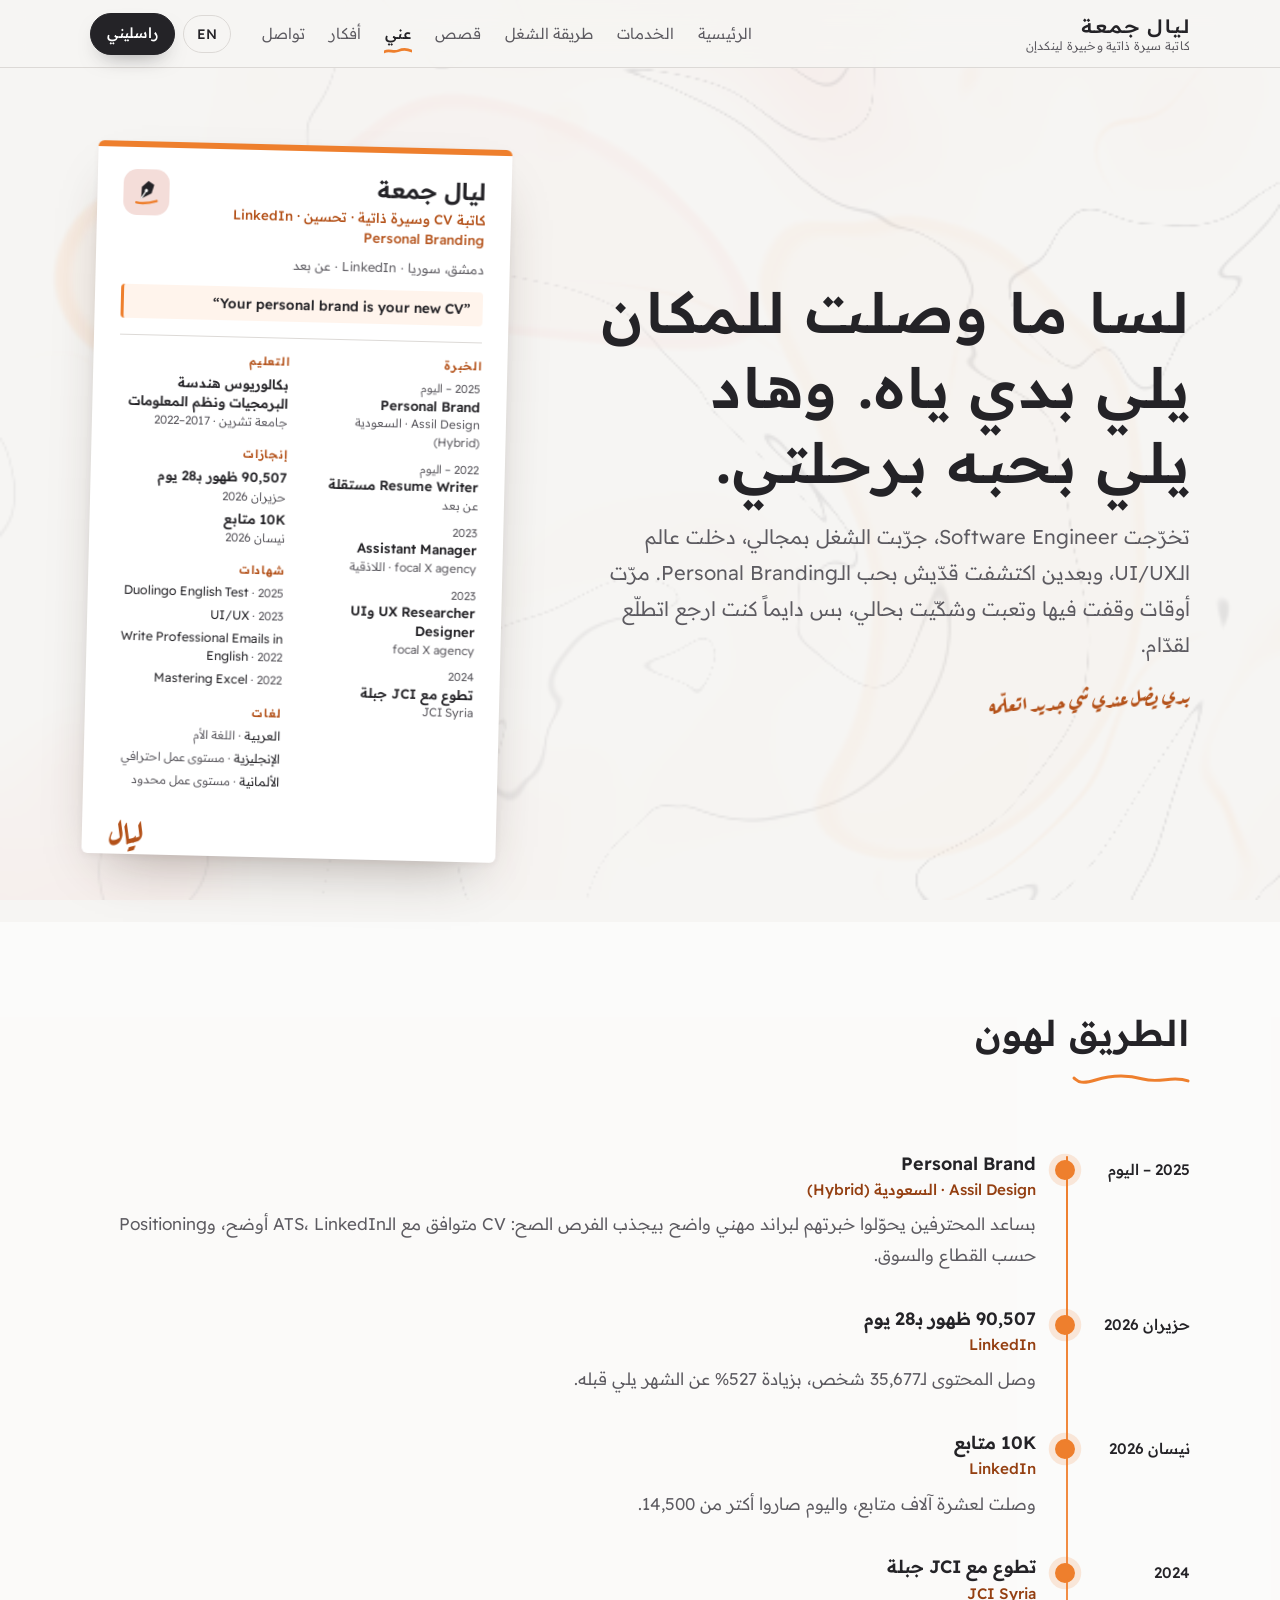
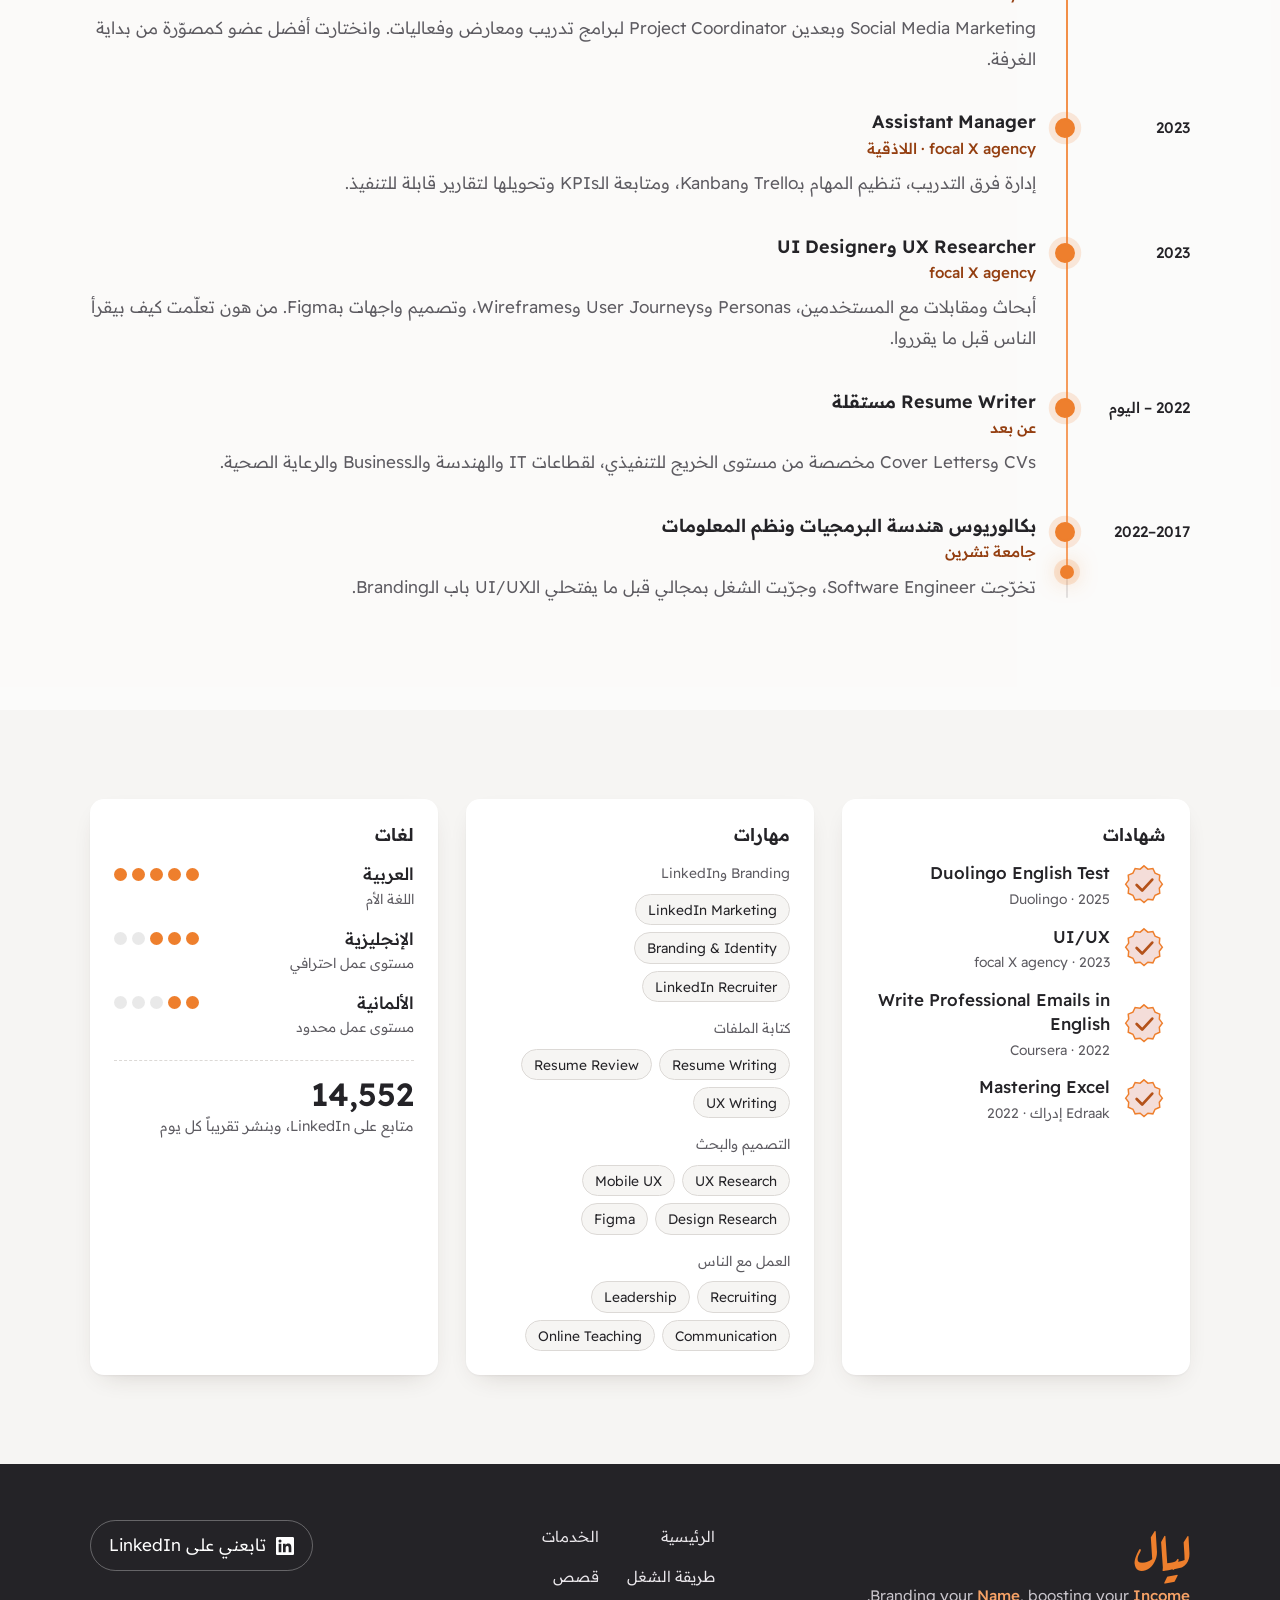
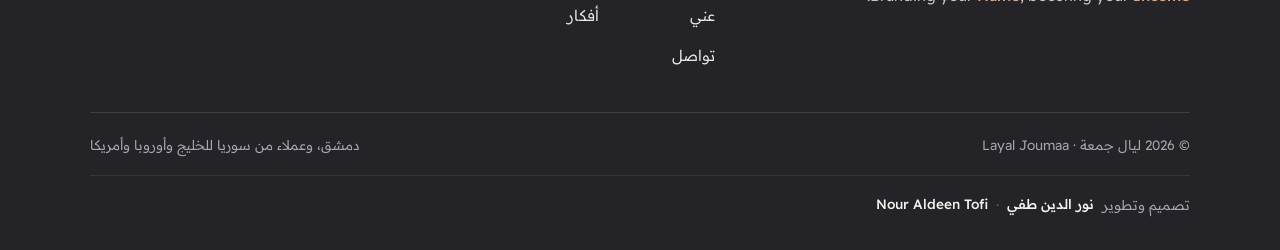
==== commit fab02abd: "Opening: from CV to where they landed, and no photos of Layal The home hero now opens with her craft" ====
--- a/about.html
+++ b/about.html
@@ -13,8 +13,11 @@
 <meta property="og:type" content="profile">
 <meta property="profile:first_name" content="Layal"><meta property="profile:last_name" content="Joumaa">
 <meta property="og:image" content="https://nouraldeentofi.github.io/layal-joumaa/assets/img/og.jpg">
+<meta property="og:image:width" content="1200"><meta property="og:image:height" content="630">
+<meta property="og:image:alt" content="Layal Joumaa (ليال جمعة): CV &amp; resume writer, LinkedIn optimisation and personal branding">
 <meta property="og:locale" content="ar_SY"><meta property="og:locale:alternate" content="en_US">
 <meta name="twitter:card" content="summary_large_image">
+<meta name="twitter:image" content="https://nouraldeentofi.github.io/layal-joumaa/assets/img/og.jpg">
 <meta name="theme-color" content="#F6F5F3">
 <link rel="canonical" href="https://nouraldeentofi.github.io/layal-joumaa/about.html">
 <link rel="me" href="https://www.linkedin.com/in/layal-j-b01a39201/">
@@ -22,16 +25,16 @@
 <link rel="icon" href="data:image/svg+xml,%3Csvg xmlns='http://www.w3.org/2000/svg' viewBox='0 0 64 64'%3E%3Crect width='64' height='64' rx='14' fill='%23242327'/%3E%3Cpath d='M18 44c8 2 20 1 28-3' stroke='%23EE7F2D' stroke-width='5' stroke-linecap='round' fill='none'/%3E%3Cpath d='M24 14v22h14' stroke='%23fff' stroke-width='5' stroke-linecap='round' stroke-linejoin='round' fill='none'/%3E%3C/svg%3E">
 <link rel="preload" href="assets/fonts/readex-pro-arabic-full-normal.woff2" as="font" type="font/woff2" crossorigin>
 <link rel="stylesheet" href="assets/style.css">
-<script>(function(){var d=document.documentElement,l="ar";try{l=localStorage.getItem("lj-lang")||"ar"}catch(e){}if(location.hash==="#en")l="en";if(location.hash==="#ar")l="ar";d.lang=l;d.dir=l==="ar"?"rtl":"ltr";try{if(!matchMedia("(prefers-reduced-motion: reduce)").matches&&"IntersectionObserver" in window){d.classList.add("motion");setTimeout(function(){if(!d.classList.contains("js-ok"))d.classList.remove("motion")},2500)}}catch(e){}})()</script>
-<script type="application/ld+json">{"@context":"https://schema.org","@graph":[{"@type":"Person","@id":"https://nouraldeentofi.github.io/layal-joumaa/#layal","name":"Layal Joumaa","alternateName":["ليال جمعة","ليال جمعه","Layal Jomaa","Layal Jumaa","Layal Joumaah","Layal Jumah","Layal Juma","Layal Jouma","Layal Gomaa","Layal Jomaah","Layal J.","Eng. Layal","Eng. Layal Joumaa","المهندسة ليال جمعة","م. ليال جمعة","Layal Joumaa CV","Layal Joumaa LinkedIn"],"givenName":"Layal","familyName":"Joumaa","jobTitle":["CV & Resume Writer","LinkedIn Optimization Specialist","Personal Branding Consultant"],"description":"Layal Joumaa (ليال جمعة) is a Syrian CV and resume writer, LinkedIn optimisation specialist and personal-branding consultant. She builds ATS-friendly CVs, cover letters and LinkedIn profiles, and positions graduates, experienced professionals, career changers and company teams for the market they target in Syria, the Gulf, Europe and the US.","image":"https://nouraldeentofi.github.io/layal-joumaa/assets/img/layal-portrait.jpg","url":"https://nouraldeentofi.github.io/layal-joumaa/","sameAs":["https://www.linkedin.com/in/layal-j-b01a39201/"],"worksFor":{"@type":"Organization","name":"Assil Design"},"alumniOf":{"@type":"CollegeOrUniversity","name":"Tishreen University","alternateName":"جامعة تشرين"},"address":{"@type":"PostalAddress","addressLocality":"Damascus","addressCountry":"SY"},"knowsLanguage":[{"@type":"Language","name":"Arabic","alternateName":"ar"},{"@type":"Language","name":"English","alternateName":"en"},{"@type":"Language","name":"German","alternateName":"de"}],"knowsAbout":["CV writing","Resume writing","ATS optimization","Cover letters","LinkedIn profile optimization","Personal branding","Career positioning","Career change","LinkedIn content strategy","Employer branding","UX research","UI design","Figma"],"hasOccupation":{"@type":"Occupation","name":"CV writer and LinkedIn optimization specialist","alternateName":["CV writer","resume writer","professional CV writer","ATS resume writer","cover letter writer","LinkedIn profile writer","LinkedIn optimization specialist","LinkedIn profile optimization","personal branding consultant","personal brand strategist","career positioning","career shift coaching","career consultant","job search strategy","LinkedIn content strategy","employer branding for teams","كاتبة سيرة ذاتية","كتابة CV احترافي","كتابة سيرة ذاتية ATS","كتابة سيرة ذاتية بالإنجليزي","كتابة Cover Letter","تحسين حساب لينكدإن","تحسين بروفايل لينكد إن","خبيرة LinkedIn","مستشارة براند شخصي","بناء العلامة الشخصية","Personal Branding","تغيير المسار المهني","استشارات مهنية","تجهيز ملف مهني للخليج","سيرة ذاتية للسعودية","محتوى لينكدإن"],"skills":"Resume Writing, Resume Review, LinkedIn Marketing, Branding & Identity, LinkedIn Recruiter, Recruiting, UX Writing, UX Research, Online Teaching"},"hasCredential":[{"@type":"EducationalOccupationalCredential","name":"Bachelor's degree, Software Engineering and Information Systems","credentialCategory":"degree","recognizedBy":{"@type":"CollegeOrUniversity","name":"Tishreen University"}},{"@type":"EducationalOccupationalCredential","name":"Duolingo English Test","dateCreated":"2025-06"},{"@type":"EducationalOccupationalCredential","name":"UI/UX","recognizedBy":{"@type":"Organization","name":"focal X agency"},"dateCreated":"2023-05"},{"@type":"EducationalOccupationalCredential","name":"Write Professional Emails in English","recognizedBy":{"@type":"Organization","name":"Coursera"},"dateCreated":"2022-12"},{"@type":"EducationalOccupationalCredential","name":"Mastering Excel","recognizedBy":{"@type":"Organization","name":"Edraak"},"dateCreated":"2022-03"}]},{"@type":"Service","@id":"https://nouraldeentofi.github.io/layal-joumaa/#services","name":"CV, LinkedIn & Personal Branding by Layal Joumaa","alternateName":"كتابة CV وتحسين LinkedIn وPersonal Branding مع ليال جمعة","provider":{"@id":"https://nouraldeentofi.github.io/layal-joumaa/#layal"},"serviceType":["CV writing & optimisation","Cover letter & HR message","LinkedIn optimisation","Career shift & positioning","Personal branding & content","Team profiles for companies"],"areaServed":[{"@type":"Country","name":"Syria"},{"@type":"Country","name":"Saudi Arabia"},{"@type":"Country","name":"United Arab Emirates"},{"@type":"Country","name":"Qatar"},{"@type":"Country","name":"Kuwait"},{"@type":"Country","name":"Germany"},{"@type":"Country","name":"United States"}],"availableChannel":{"@type":"ServiceChannel","serviceUrl":"https://www.linkedin.com/in/layal-j-b01a39201/","name":"LinkedIn direct message"},"hasOfferCatalog":{"@type":"OfferCatalog","name":"Services","itemListElement":[{"@type":"Offer","itemOffered":{"@type":"Service","name":"CV writing & optimisation","alternateName":"كتابة وتحسين الـCV","description":"For anyone applying without replies, or needing one version per market. ATS-friendly structure; Targeted wording built on real job descriptions; Separate versions per market and role; Entry level to executive"}},{"@type":"Offer","itemOffered":{"@type":"Service","name":"Cover letter & HR message","alternateName":"Cover Letter ورسالة الـHR","description":"For anyone who freezes when introducing themselves to HR. Short and tailored to each opening; Gives your CV context instead of repeating it; Plus a first message to HR: who you are, what you want, where the CV is"}},{"@type":"Offer","itemOffered":{"@type":"Service","name":"LinkedIn optimisation","alternateName":"تحسين LinkedIn","description":"For anyone whose profile exists but doesn't work for them. A headline and About that explain your value in seconds; Experience written in your target market's language; Clearer visibility to recruiters; A profile ready for visitors when a post takes off"}},{"@type":"Offer","itemOffered":{"@type":"Service","name":"Career shift & positioning","alternateName":"Career Shift وPositioning","description":"For anyone changing fields and afraid of starting from zero. Mapping your transferable experience and skills; Pinpointing the 2–3 skills you're missing, not every gap in the market; A CV and LinkedIn pointing the same new direction"}},{"@type":"Offer","itemOffered":{"@type":"Service","name":"Personal branding & content","alternateName":"Personal Branding والمحتوى","description":"For people with expertise but no idea what to post, or no time. Topics drawn from your actual work; Hooks that stop the scroll, with a real idea behind them; A two-hours-a-week system: write and schedule, then get back to work"}},{"@type":"Offer","itemOffered":{"@type":"Service","name":"Team profiles for companies","alternateName":"صورة موحّدة لفريق الشركة","description":"For companies that want every employee to look professional, with the same DNA. Understanding the brand and the image it wants to project; A unified template and visual direction; Every employee keeps a profile true to their own experience"}}]}},{"@type":"WebSite","@id":"https://nouraldeentofi.github.io/layal-joumaa/#site","name":"Layal Joumaa","alternateName":"ليال جمعة","inLanguage":["ar","en"],"about":{"@id":"https://nouraldeentofi.github.io/layal-joumaa/#layal"},"publisher":{"@id":"https://nouraldeentofi.github.io/layal-joumaa/#layal"}},{"@type":"AboutPage","name":"About | Layal Joumaa","description":"About Layal Joumaa (ليال جمعة): software engineering graduate from Tishreen University, UI/UX and UX research at focal X, JCI volunteer, CV writer since 2022, personal brand at Assil Design.","url":"https://nouraldeentofi.github.io/layal-joumaa/about.html","inLanguage":["ar","en"],"isPartOf":{"@id":"https://nouraldeentofi.github.io/layal-joumaa/#site"},"about":{"@id":"https://nouraldeentofi.github.io/layal-joumaa/#layal"},"primaryImageOfPage":"https://nouraldeentofi.github.io/layal-joumaa/assets/img/layal-portrait.jpg"}]}</script>
+<script>(function(){var d=document.documentElement,l="ar";try{l=localStorage.getItem("lj-lang")||"ar"}catch(e){}if(location.hash==="#en")l="en";if(location.hash==="#ar")l="ar";d.lang=l;d.dir=l==="ar"?"rtl":"ltr";try{if(!matchMedia("(prefers-reduced-motion: reduce)").matches&&"IntersectionObserver" in window){d.classList.add("motion");try{}catch(e){}setTimeout(function(){if(!d.classList.contains("js-ok"))d.classList.remove("motion","intro")},2500)}}catch(e){}})()</script>
+<script type="application/ld+json">{"@context":"https://schema.org","@graph":[{"@type":"Person","@id":"https://nouraldeentofi.github.io/layal-joumaa/#layal","name":"Layal Joumaa","alternateName":["ليال جمعة","ليال جمعه","Layal Jomaa","Layal Jumaa","Layal Joumaah","Layal Jumah","Layal Juma","Layal Jouma","Layal Gomaa","Layal Jomaah","Layal J.","Eng. Layal","Eng. Layal Joumaa","المهندسة ليال جمعة","م. ليال جمعة","Layal Joumaa CV","Layal Joumaa LinkedIn"],"givenName":"Layal","familyName":"Joumaa","jobTitle":["CV & Resume Writer","LinkedIn Optimization Specialist","Personal Branding Consultant"],"description":"Layal Joumaa (ليال جمعة) is a Syrian CV and resume writer, LinkedIn optimisation specialist and personal-branding consultant. She builds ATS-friendly CVs, cover letters and LinkedIn profiles, and positions graduates, experienced professionals, career changers and company teams for the market they target in Syria, the Gulf, Europe and the US.","url":"https://nouraldeentofi.github.io/layal-joumaa/","sameAs":["https://www.linkedin.com/in/layal-j-b01a39201/"],"worksFor":{"@type":"Organization","name":"Assil Design"},"alumniOf":{"@type":"CollegeOrUniversity","name":"Tishreen University","alternateName":"جامعة تشرين"},"address":{"@type":"PostalAddress","addressLocality":"Damascus","addressCountry":"SY"},"knowsLanguage":[{"@type":"Language","name":"Arabic","alternateName":"ar"},{"@type":"Language","name":"English","alternateName":"en"},{"@type":"Language","name":"German","alternateName":"de"}],"knowsAbout":["CV writing","Resume writing","ATS optimization","Cover letters","LinkedIn profile optimization","Personal branding","Career positioning","Career change","LinkedIn content strategy","Employer branding","UX research","UI design","Figma"],"hasOccupation":{"@type":"Occupation","name":"CV writer and LinkedIn optimization specialist","alternateName":["CV writer","resume writer","professional CV writer","ATS resume writer","cover letter writer","LinkedIn profile writer","LinkedIn optimization specialist","LinkedIn profile optimization","personal branding consultant","personal brand strategist","career positioning","career shift coaching","career consultant","job search strategy","LinkedIn content strategy","employer branding for teams","كاتبة سيرة ذاتية","كتابة CV احترافي","كتابة سيرة ذاتية ATS","كتابة سيرة ذاتية بالإنجليزي","كتابة Cover Letter","تحسين حساب لينكدإن","تحسين بروفايل لينكد إن","خبيرة LinkedIn","مستشارة براند شخصي","بناء العلامة الشخصية","Personal Branding","تغيير المسار المهني","استشارات مهنية","تجهيز ملف مهني للخليج","سيرة ذاتية للسعودية","محتوى لينكدإن"],"skills":"Resume Writing, Resume Review, LinkedIn Marketing, Branding & Identity, LinkedIn Recruiter, Recruiting, UX Writing, UX Research, Online Teaching"},"hasCredential":[{"@type":"EducationalOccupationalCredential","name":"Bachelor's degree, Software Engineering and Information Systems","credentialCategory":"degree","recognizedBy":{"@type":"CollegeOrUniversity","name":"Tishreen University"}},{"@type":"EducationalOccupationalCredential","name":"Duolingo English Test","dateCreated":"2025-06"},{"@type":"EducationalOccupationalCredential","name":"UI/UX","recognizedBy":{"@type":"Organization","name":"focal X agency"},"dateCreated":"2023-05"},{"@type":"EducationalOccupationalCredential","name":"Write Professional Emails in English","recognizedBy":{"@type":"Organization","name":"Coursera"},"dateCreated":"2022-12"},{"@type":"EducationalOccupationalCredential","name":"Mastering Excel","recognizedBy":{"@type":"Organization","name":"Edraak"},"dateCreated":"2022-03"}]},{"@type":"Service","@id":"https://nouraldeentofi.github.io/layal-joumaa/#services","name":"CV, LinkedIn & Personal Branding by Layal Joumaa","alternateName":"كتابة CV وتحسين LinkedIn وPersonal Branding مع ليال جمعة","provider":{"@id":"https://nouraldeentofi.github.io/layal-joumaa/#layal"},"serviceType":["CV writing & optimisation","Cover letter & HR message","LinkedIn optimisation","Career shift & positioning","Personal branding & content","Team profiles for companies"],"areaServed":[{"@type":"Country","name":"Syria"},{"@type":"Country","name":"Saudi Arabia"},{"@type":"Country","name":"United Arab Emirates"},{"@type":"Country","name":"Qatar"},{"@type":"Country","name":"Kuwait"},{"@type":"Country","name":"Germany"},{"@type":"Country","name":"United States"}],"availableChannel":{"@type":"ServiceChannel","serviceUrl":"https://www.linkedin.com/in/layal-j-b01a39201/","name":"LinkedIn direct message"},"hasOfferCatalog":{"@type":"OfferCatalog","name":"Services","itemListElement":[{"@type":"Offer","itemOffered":{"@type":"Service","name":"CV writing & optimisation","alternateName":"كتابة وتحسين الـCV","description":"For anyone applying without replies, or needing one version per market. ATS-friendly structure; Targeted wording built on real job descriptions; Separate versions per market and role; Entry level to executive"}},{"@type":"Offer","itemOffered":{"@type":"Service","name":"Cover letter & HR message","alternateName":"Cover Letter ورسالة الـHR","description":"For anyone who freezes when introducing themselves to HR. Short and tailored to each opening; Gives your CV context instead of repeating it; Plus a first message to HR: who you are, what you want, where the CV is"}},{"@type":"Offer","itemOffered":{"@type":"Service","name":"LinkedIn optimisation","alternateName":"تحسين LinkedIn","description":"For anyone whose profile exists but doesn't work for them. A headline and About that explain your value in seconds; Experience written in your target market's language; Clearer visibility to recruiters; A profile ready for visitors when a post takes off"}},{"@type":"Offer","itemOffered":{"@type":"Service","name":"Career shift & positioning","alternateName":"Career Shift وPositioning","description":"For anyone changing fields and afraid of starting from zero. Mapping your transferable experience and skills; Pinpointing the 2–3 skills you're missing, not every gap in the market; A CV and LinkedIn pointing the same new direction"}},{"@type":"Offer","itemOffered":{"@type":"Service","name":"Personal branding & content","alternateName":"Personal Branding والمحتوى","description":"For people with expertise but no idea what to post, or no time. Topics drawn from your actual work; Hooks that stop the scroll, with a real idea behind them; A two-hours-a-week system: write and schedule, then get back to work"}},{"@type":"Offer","itemOffered":{"@type":"Service","name":"Team profiles for companies","alternateName":"صورة موحّدة لفريق الشركة","description":"For companies that want every employee to look professional, with the same DNA. Understanding the brand and the image it wants to project; A unified template and visual direction; Every employee keeps a profile true to their own experience"}}]}},{"@type":"WebSite","@id":"https://nouraldeentofi.github.io/layal-joumaa/#site","name":"Layal Joumaa","alternateName":"ليال جمعة","inLanguage":["ar","en"],"about":{"@id":"https://nouraldeentofi.github.io/layal-joumaa/#layal"},"publisher":{"@id":"https://nouraldeentofi.github.io/layal-joumaa/#layal"}},{"@type":"AboutPage","name":"About | Layal Joumaa","description":"About Layal Joumaa (ليال جمعة): software engineering graduate from Tishreen University, UI/UX and UX research at focal X, JCI volunteer, CV writer since 2022, personal brand at Assil Design.","url":"https://nouraldeentofi.github.io/layal-joumaa/about.html","inLanguage":["ar","en"],"isPartOf":{"@id":"https://nouraldeentofi.github.io/layal-joumaa/#site"},"about":{"@id":"https://nouraldeentofi.github.io/layal-joumaa/#layal"},"primaryImageOfPage":{"@type":"ImageObject","url":"https://nouraldeentofi.github.io/layal-joumaa/assets/img/og.jpg","width":1200,"height":630}}]}</script>
 </head>
 <body data-page="about">
 <a class="skip" href="#main"><span data-l="ar">انتقل للمحتوى</span><span data-l="en" lang="en">Skip to content</span></a>
 <header class="top"><div class="wrap top-in">
   <a class="brand" href="index.html"><span data-l="ar"><b>ليال جمعة</b><small>كاتبة سيرة ذاتية وخبيرة لينكدإن</small></span><span data-l="en" lang="en"><b>Layal Joumaa</b><small>CV, LinkedIn & personal brand</small></span></a>
-  <nav class="nav" id="nav" aria-label="Main"><a href="index.html" style="--k:0"><span data-l="ar">الرئيسية</span><span data-l="en" lang="en">Home</span></a><a href="services.html" style="--k:1"><span data-l="ar">الخدمات</span><span data-l="en" lang="en">Services</span></a><a href="method.html" style="--k:2"><span data-l="ar">طريقة الشغل</span><span data-l="en" lang="en">Method</span></a><a href="stories.html" style="--k:3"><span data-l="ar">قصص</span><span data-l="en" lang="en">Stories</span></a><a href="about.html" aria-current="page" style="--k:4"><span data-l="ar">عني</span><span data-l="en" lang="en">About</span></a><a href="ideas.html" style="--k:5"><span data-l="ar">أفكار</span><span data-l="en" lang="en">Ideas</span></a><a href="contact.html" style="--k:6"><span data-l="ar">تواصل</span><span data-l="en" lang="en">Contact</span></a>
+  <nav class="nav" id="nav" aria-label="القائمة الرئيسية" data-al-ar="القائمة الرئيسية" data-al-en="Main"><a href="index.html" style="--k:0"><span data-l="ar">الرئيسية</span><span data-l="en" lang="en">Home</span></a><a href="services.html" style="--k:1"><span data-l="ar">الخدمات</span><span data-l="en" lang="en">Services</span></a><a href="method.html" style="--k:2"><span data-l="ar">طريقة الشغل</span><span data-l="en" lang="en">Method</span></a><a href="stories.html" style="--k:3"><span data-l="ar">قصص</span><span data-l="en" lang="en">Stories</span></a><a href="about.html" aria-current="page" style="--k:4"><span data-l="ar">عني</span><span data-l="en" lang="en">About</span></a><a href="ideas.html" style="--k:5"><span data-l="ar">أفكار</span><span data-l="en" lang="en">Ideas</span></a><a href="contact.html" style="--k:6"><span data-l="ar">تواصل</span><span data-l="en" lang="en">Contact</span></a>
     <div class="nav-extra">
-      <div class="nav-card"><img src="assets/img/layal-face.jpg" alt="" width="56" height="56" loading="lazy" decoding="async">
+      <div class="nav-card"><span class="mark"><svg class="nib" viewBox="0 0 32 32" aria-hidden="true"><path class="nib-ink" d="M5.5 27c6 1.4 13 1 21.5-1.8"/><g transform="rotate(32 16 14)"><path class="nib-body" d="M16 24.5 9.8 13.6 12.3 4.5h7.4l2.5 9.1z"/><path class="nib-slit" d="M16 24v-8.4"/><circle class="nib-hole" cx="16" cy="14.2" r="1.7"/></g></svg></span>
         <p><span data-l="ar"><b>ليال جمعة</b><span>بساعدك يحكي ملفك عنك قبل المقابلة</span></span><span data-l="en" lang="en"><b>Layal Joumaa</b><span>Helping your profile speak before the interview</span></span></p></div>
       <a class="btn btn-orange" href="contact.html"><span data-l="ar">ابعتلي رسالة</span><span data-l="en" lang="en">Message me</span></a>
       <a class="btn btn-line js-li" href="https://www.linkedin.com/in/layal-j-b01a39201/" rel="noopener" target="_blank"><svg viewBox="0 0 24 24" aria-hidden="true" fill="currentColor"><path d="M20.45 20.45h-3.56v-5.57c0-1.33-.03-3.04-1.85-3.04-1.86 0-2.14 1.45-2.14 2.94v5.67H9.34V9h3.42v1.56h.05c.48-.9 1.64-1.85 3.37-1.85 3.6 0 4.27 2.37 4.27 5.46v6.28ZM5.34 7.43a2.06 2.06 0 1 1 0-4.13 2.06 2.06 0 0 1 0 4.13ZM7.12 20.45H3.56V9h3.56v11.45ZM22.22 0H1.77C.79 0 0 .77 0 1.73v20.54C0 23.23.79 24 1.77 24h20.45c.98 0 1.78-.77 1.78-1.73V1.73C24 .77 23.2 0 22.22 0Z"/></svg>LinkedIn</a>
@@ -51,7 +54,25 @@
     <p class="lede"><span data-l="ar">تخرّجت Software Engineer، جرّبت الشغل بمجالي، دخلت عالم الـUI/UX، وبعدين اكتشفت قدّيش بحب الـPersonal Branding. مرّت أوقات وقفت فيها وتعبت وشكّيت بحالي، بس دايماً كنت ارجع اتطلّع لقدّام.</span><span data-l="en" lang="en">I graduated as a software engineer, worked in the field, moved into UI/UX, then found how much I love personal branding. There were times I stopped, got tired and doubted myself, but I always came back to looking ahead.</span></p>
     <p class="note"><span data-l="ar">بدي يضل عندي شي جديد اتعلّمه</span><span data-l="en" lang="en">I always want something new to learn</span></p>
   </div>
-  <div class="frame"><div class="portrait" data-tilt><picture class=""><source srcset="assets/img/layal-portrait.webp" type="image/webp"><img src="assets/img/layal-portrait.jpg" alt="ليال جمعة" width="640" height="800" fetchpriority="high" decoding="async"></picture></div></div>
+  <div class="frame"><div class="cvdoc" role="img" aria-label="سيرة ليال الذاتية بصفحة وحدة، من نفس المعلومات يلي بهالصفحة" data-al-ar="سيرة ليال الذاتية بصفحة وحدة، من نفس المعلومات يلي بهالصفحة" data-al-en="Layal&#x27;s CV on one page, set from the facts on this page" data-tilt>
+  <div class="cd-head">
+    <div><p class="cd-name"><span data-l="ar">ليال جمعة</span><span data-l="en" lang="en">Layal Joumaa</span></p>
+      <p class="cd-role"><span data-l="ar">كاتبة CV وسيرة ذاتية · تحسين LinkedIn · Personal Branding</span><span data-l="en" lang="en">CV & resume writer · LinkedIn optimisation · Personal branding</span></p></div>
+    <span class="cd-mark"><svg class="nib" viewBox="0 0 32 32" aria-hidden="true"><path class="nib-ink" d="M5.5 27c6 1.4 13 1 21.5-1.8"/><g transform="rotate(32 16 14)"><path class="nib-body" d="M16 24.5 9.8 13.6 12.3 4.5h7.4l2.5 9.1z"/><path class="nib-slit" d="M16 24v-8.4"/><circle class="nib-hole" cx="16" cy="14.2" r="1.7"/></g></svg></span>
+  </div>
+  <p class="cd-meta"><span data-l="ar">دمشق، سوريا</span><span data-l="en" lang="en">Damascus, Syria</span> · LinkedIn · <span data-l="ar">عن بعد</span><span data-l="en" lang="en">Remote</span></p>
+  <p class="cd-tag" lang="en" dir="ltr">“Your personal brand is your new CV”</p>
+  <div class="cd-cols">
+    <div class="cd-main"><p class="cd-h"><span data-l="ar">الخبرة</span><span data-l="en" lang="en">Experience</span></p><ol class="cd-jobs"><li><span class="cd-y"><span data-l="ar">2025 – اليوم</span><span data-l="en" lang="en">2025 – now</span></span><b><span data-l="ar">Personal Brand</span><span data-l="en" lang="en">Personal brand</span></b><small><span data-l="ar">Assil Design · السعودية (Hybrid)</span><span data-l="en" lang="en">Assil Design · Saudi Arabia (hybrid)</span></small></li><li><span class="cd-y"><span data-l="ar">2022 – اليوم</span><span data-l="en" lang="en">2022 – now</span></span><b><span data-l="ar">Resume Writer مستقلة</span><span data-l="en" lang="en">Freelance resume writer</span></b><small><span data-l="ar">عن بعد</span><span data-l="en" lang="en">Remote</span></small></li><li><span class="cd-y"><span data-l="ar">2023</span><span data-l="en" lang="en">2023</span></span><b><span data-l="ar">Assistant Manager</span><span data-l="en" lang="en">Assistant manager</span></b><small><span data-l="ar">focal X agency · اللاذقية</span><span data-l="en" lang="en">focal X agency · Latakia</span></small></li><li><span class="cd-y"><span data-l="ar">2023</span><span data-l="en" lang="en">2023</span></span><b><span data-l="ar">UX Researcher وUI Designer</span><span data-l="en" lang="en">UX researcher & UI designer</span></b><small><span data-l="ar">focal X agency</span><span data-l="en" lang="en">focal X agency</span></small></li><li><span class="cd-y"><span data-l="ar">2024</span><span data-l="en" lang="en">2024</span></span><b><span data-l="ar">تطوع مع JCI جبلة</span><span data-l="en" lang="en">Volunteering, JCI Jableh</span></b><small><span data-l="ar">JCI Syria</span><span data-l="en" lang="en">JCI Syria</span></small></li></ol></div>
+    <div class="cd-side">
+      <p class="cd-h"><span data-l="ar">التعليم</span><span data-l="en" lang="en">Education</span></p><p class="cd-edu"><b><span data-l="ar">بكالوريوس هندسة البرمجيات ونظم المعلومات</span><span data-l="en" lang="en">B.Sc. Software Engineering & Information Systems</span></b><small><span data-l="ar">جامعة تشرين</span><span data-l="en" lang="en">Tishreen University</span> · 2017–2022</small></p>
+      <p class="cd-h"><span data-l="ar">إنجازات</span><span data-l="en" lang="en">Highlights</span></p><ul class="cd-list"><li><b><span data-l="ar">90,507 ظهور بـ28 يوم</span><span data-l="en" lang="en">90,507 impressions in 28 days</span></b><small><span data-l="ar">حزيران 2026</span><span data-l="en" lang="en">June 2026</span></small></li><li><b><span data-l="ar">10K متابع</span><span data-l="en" lang="en">10K followers</span></b><small><span data-l="ar">نيسان 2026</span><span data-l="en" lang="en">April 2026</span></small></li></ul>
+      <p class="cd-h"><span data-l="ar">شهادات</span><span data-l="en" lang="en">Certificates</span></p><ul class="cd-list"><li lang="en">Duolingo English Test <small>· 2025</small></li><li lang="en">UI/UX <small>· 2023</small></li><li lang="en">Write Professional Emails in English <small>· 2022</small></li><li lang="en">Mastering Excel <small>· 2022</small></li></ul>
+      <p class="cd-h"><span data-l="ar">لغات</span><span data-l="en" lang="en">Languages</span></p><ul class="cd-list"><li><span data-l="ar">العربية</span><span data-l="en" lang="en">Arabic</span> <small>· <span data-l="ar">اللغة الأم</span><span data-l="en" lang="en">Native</span></small></li><li><span data-l="ar">الإنجليزية</span><span data-l="en" lang="en">English</span> <small>· <span data-l="ar">مستوى عمل احترافي</span><span data-l="en" lang="en">Professional working</span></small></li><li><span data-l="ar">الألمانية</span><span data-l="en" lang="en">German</span> <small>· <span data-l="ar">مستوى عمل محدود</span><span data-l="en" lang="en">Limited working</span></small></li></ul>
+    </div>
+  </div>
+  <span class="cd-sig" aria-hidden="true"><span data-l="ar">ليال</span><span data-l="en" lang="en">Layal</span></span>
+</div></div>
 </div></section>
 
 <section class="paper"><div class="wrap">
@@ -61,6 +82,7 @@
 </div></section>
 
 <section><div class="wrap">
+  <h2 class="vh"><span data-l="ar">شهادات ومهارات ولغات</span><span data-l="en" lang="en">Certificates, skills and languages</span></h2>
   <div class="facts" data-snap>
     <div class="fact certs"><h3><span data-l="ar">شهادات</span><span data-l="en" lang="en">Certificates</span></h3><ul><li style="--k:0"><span class="seal"><svg viewBox="0 0 48 48" aria-hidden="true"><path class="ring" d="M24 2l4.2 3.6 5.5-.7 2.4 5 5.1 2.2-.5 5.5L44 22l-3.3 4.4.5 5.5-5.1 2.2-2.4 5-5.5-.7L24 42l-4.2-3.6-5.5.7-2.4-5-5.1-2.2.5-5.5L4 22l3.3-4.4-.5-5.5 5.1-2.2 2.4-5 5.5.7z"/><path class="tick" pathLength="1" d="M16 23l6 6 11-12"/></svg></span><span class="ct"><b lang="en">Duolingo English Test</b><small>Duolingo · 2025</small></span></li><li style="--k:1"><span class="seal"><svg viewBox="0 0 48 48" aria-hidden="true"><path class="ring" d="M24 2l4.2 3.6 5.5-.7 2.4 5 5.1 2.2-.5 5.5L44 22l-3.3 4.4.5 5.5-5.1 2.2-2.4 5-5.5-.7L24 42l-4.2-3.6-5.5.7-2.4-5-5.1-2.2.5-5.5L4 22l3.3-4.4-.5-5.5 5.1-2.2 2.4-5 5.5.7z"/><path class="tick" pathLength="1" d="M16 23l6 6 11-12"/></svg></span><span class="ct"><b lang="en">UI/UX</b><small>focal X agency · 2023</small></span></li><li style="--k:2"><span class="seal"><svg viewBox="0 0 48 48" aria-hidden="true"><path class="ring" d="M24 2l4.2 3.6 5.5-.7 2.4 5 5.1 2.2-.5 5.5L44 22l-3.3 4.4.5 5.5-5.1 2.2-2.4 5-5.5-.7L24 42l-4.2-3.6-5.5.7-2.4-5-5.1-2.2.5-5.5L4 22l3.3-4.4-.5-5.5 5.1-2.2 2.4-5 5.5.7z"/><path class="tick" pathLength="1" d="M16 23l6 6 11-12"/></svg></span><span class="ct"><b lang="en">Write Professional Emails in English</b><small>Coursera · 2022</small></span></li><li style="--k:3"><span class="seal"><svg viewBox="0 0 48 48" aria-hidden="true"><path class="ring" d="M24 2l4.2 3.6 5.5-.7 2.4 5 5.1 2.2-.5 5.5L44 22l-3.3 4.4.5 5.5-5.1 2.2-2.4 5-5.5-.7L24 42l-4.2-3.6-5.5.7-2.4-5-5.1-2.2.5-5.5L4 22l3.3-4.4-.5-5.5 5.1-2.2 2.4-5 5.5.7z"/><path class="tick" pathLength="1" d="M16 23l6 6 11-12"/></svg></span><span class="ct"><b lang="en">Mastering Excel</b><small>Edraak إدراك · 2022</small></span></li></ul></div>
     <div class="fact skills"><h3><span data-l="ar">مهارات</span><span data-l="en" lang="en">Skills</span></h3><div class="sg"><p class="sg-t"><span data-l="ar">Branding وLinkedIn</span><span data-l="en" lang="en">Branding & LinkedIn</span></p><ul class="chipset"><li lang="en" style="--k:0">LinkedIn Marketing</li><li lang="en" style="--k:1">Branding & Identity</li><li lang="en" style="--k:2">LinkedIn Recruiter</li></ul></div><div class="sg"><p class="sg-t"><span data-l="ar">كتابة الملفات</span><span data-l="en" lang="en">Writing</span></p><ul class="chipset"><li lang="en" style="--k:3">Resume Writing</li><li lang="en" style="--k:4">Resume Review</li><li lang="en" style="--k:5">UX Writing</li></ul></div><div class="sg"><p class="sg-t"><span data-l="ar">التصميم والبحث</span><span data-l="en" lang="en">Design & research</span></p><ul class="chipset"><li lang="en" style="--k:6">UX Research</li><li lang="en" style="--k:7">Mobile UX</li><li lang="en" style="--k:8">Design Research</li><li lang="en" style="--k:9">Figma</li></ul></div><div class="sg"><p class="sg-t"><span data-l="ar">العمل مع الناس</span><span data-l="en" lang="en">Working with people</span></p><ul class="chipset"><li lang="en" style="--k:10">Recruiting</li><li lang="en" style="--k:11">Leadership</li><li lang="en" style="--k:12">Communication</li><li lang="en" style="--k:13">Online Teaching</li></ul></div></div>
@@ -76,7 +98,7 @@
       <p class="sig"><span data-l="ar">ليال</span><span data-l="en" lang="en">Layal</span></p>
       <p class="slogan">Branding your <b>Name</b>, boosting your <b>Income</b>.</p>
     </div>
-    <nav aria-label="Footer"><a href="index.html"><span data-l="ar">الرئيسية</span><span data-l="en" lang="en">Home</span></a><a href="services.html"><span data-l="ar">الخدمات</span><span data-l="en" lang="en">Services</span></a><a href="method.html"><span data-l="ar">طريقة الشغل</span><span data-l="en" lang="en">Method</span></a><a href="stories.html"><span data-l="ar">قصص</span><span data-l="en" lang="en">Stories</span></a><a href="about.html"><span data-l="ar">عني</span><span data-l="en" lang="en">About</span></a><a href="ideas.html"><span data-l="ar">أفكار</span><span data-l="en" lang="en">Ideas</span></a><a href="contact.html"><span data-l="ar">تواصل</span><span data-l="en" lang="en">Contact</span></a></nav>
+    <nav aria-label="روابط الموقع" data-al-ar="روابط الموقع" data-al-en="Footer"><a href="index.html"><span data-l="ar">الرئيسية</span><span data-l="en" lang="en">Home</span></a><a href="services.html"><span data-l="ar">الخدمات</span><span data-l="en" lang="en">Services</span></a><a href="method.html"><span data-l="ar">طريقة الشغل</span><span data-l="en" lang="en">Method</span></a><a href="stories.html"><span data-l="ar">قصص</span><span data-l="en" lang="en">Stories</span></a><a href="about.html"><span data-l="ar">عني</span><span data-l="en" lang="en">About</span></a><a href="ideas.html"><span data-l="ar">أفكار</span><span data-l="en" lang="en">Ideas</span></a><a href="contact.html"><span data-l="ar">تواصل</span><span data-l="en" lang="en">Contact</span></a></nav>
     <a class="li js-li" href="https://www.linkedin.com/in/layal-j-b01a39201/" rel="me noopener" target="_blank"><svg viewBox="0 0 24 24" aria-hidden="true" fill="currentColor"><path d="M20.45 20.45h-3.56v-5.57c0-1.33-.03-3.04-1.85-3.04-1.86 0-2.14 1.45-2.14 2.94v5.67H9.34V9h3.42v1.56h.05c.48-.9 1.64-1.85 3.37-1.85 3.6 0 4.27 2.37 4.27 5.46v6.28ZM5.34 7.43a2.06 2.06 0 1 1 0-4.13 2.06 2.06 0 0 1 0 4.13ZM7.12 20.45H3.56V9h3.56v11.45ZM22.22 0H1.77C.79 0 0 .77 0 1.73v20.54C0 23.23.79 24 1.77 24h20.45c.98 0 1.78-.77 1.78-1.73V1.73C24 .77 23.2 0 22.22 0Z"/></svg><span data-l="ar">تابعني على LinkedIn</span><span data-l="en" lang="en">Follow on LinkedIn</span></a>
   </div>
   <div class="foot-base">
--- a/assets/style.css
+++ b/assets/style.css
@@ -128,29 +128,6 @@
 .reach{margin-top:30px;font-size:.95rem;color:var(--graphite);max-width:34em}
 .reach strong{color:var(--ink);font-weight:600}
 
-/* the CV sheet: her craft as the hero */
-.sheet{position:relative;margin:0;background:var(--paper);border-radius:4px;padding:30px 30px 26px;
-  box-shadow:var(--shadow);transform:rotate(-1.4deg);max-width:470px;justify-self:center;width:100%}
-html[dir="ltr"] .sheet{transform:rotate(1.4deg)}
-.sheet::before{content:"";position:absolute;inset:0 0 auto;height:5px;background:var(--orange);border-radius:4px 4px 0 0}
-.sh-name{display:flex;align-items:center;gap:12px;margin-bottom:16px}
-.sh-dot{width:42px;height:42px;border-radius:50%;background:var(--blush);flex:none}
-.bars{display:grid;gap:7px;flex:1}
-.bar{height:8px;border-radius:4px;background:#ECEAE7}
-.bar.w60{width:60%}.bar.w40{width:40%}.bar.w80{width:82%}.bar.w70{width:70%}.bar.w50{width:52%}.bar.w90{width:92%}
-.sh-label{font-size:.72rem;color:var(--graphite);letter-spacing:.04em;margin:18px 0 6px}
-.old{position:relative;display:inline;color:var(--graphite);font-size:1.02rem;line-height:1.7}
-.old .x{background:url("data:image/svg+xml,%3Csvg xmlns='http://www.w3.org/2000/svg' viewBox='0 0 100 10' preserveAspectRatio='none'%3E%3Cpath d='M1 6C14 3 26 8 40 5S68 2 80 6 94 5 99 3' fill='none' stroke='%23EE7F2D' stroke-width='2.6' stroke-linecap='round' vector-effect='non-scaling-stroke'/%3E%3C/svg%3E") no-repeat 100% 62%/100% .55em;
-  -webkit-box-decoration-break:clone;box-decoration-break:clone}
-html[dir="ltr"] .old .x{background-position:0 62%}
-.new{font-weight:560;font-size:1.08rem;line-height:1.6;margin:10px 0 0;padding:10px 12px;background:#FFF4EC;border-inline-start:3px solid var(--orange);border-radius:0 4px 4px 0}
-html[dir="rtl"] .new{border-radius:4px 0 0 4px}
-.sh-lines{display:grid;gap:8px;margin-top:20px}
-.sh-note{position:absolute;max-width:92%}
-.sh-note.n1{inset-inline-end:-14px;top:-40px;transform:rotate(4deg)}
-.sh-note.n2{inset-inline-start:-6px;bottom:-34px;transform:rotate(-3deg)}
-.sh-cap{font-size:.86rem;color:var(--graphite);margin-top:54px;max-width:470px;justify-self:center;text-align:center}
-
 /* ---------- home: services index ---------- */
 .index{list-style:none;margin:0;padding:0;border-top:1.5px solid var(--ink)}
 .index li{border-bottom:1px solid var(--hair)}
@@ -191,10 +168,6 @@
 
 /* ---------- journey ---------- */
 .journey{display:grid;grid-template-columns:.8fr 1.2fr;gap:clamp(28px,5vw,72px);align-items:center}
-.portrait{position:relative;aspect-ratio:4/5;border-radius:200px 200px 16px 16px;overflow:hidden;background:var(--blush);max-width:380px;width:100%;justify-self:center}
-.portrait img{width:100%;height:100%;object-fit:cover}
-.portrait .mono{position:absolute;inset:0;display:grid;place-items:center;font-family:var(--hand);font-weight:700;font-size:7rem;color:var(--pen);opacity:.85}
-.portrait.has-img .mono{display:none}
 .road{list-style:none;margin:26px 0 30px;padding:0;display:grid;gap:0}
 .road li{display:grid;grid-template-columns:auto 1fr;gap:16px;align-items:start;padding:12px 0}
 .road .pin{width:14px;height:14px;border-radius:50%;border:2.5px solid var(--ink);margin-top:9px;background:var(--marble)}
@@ -357,7 +330,6 @@
 }
 @media (max-width:860px){
   .hero-grid,.journey,.band,.about-top,.contact{grid-template-columns:1fr}
-  .sheet{max-width:440px;margin-top:20px}
   .stories,.feed{grid-template-columns:1fr}
   .ideas{grid-template-columns:1fr}
   .index a{grid-template-columns:1fr auto;gap:6px 16px}
@@ -366,7 +338,6 @@
   .foot-grid{grid-template-columns:1fr}
   .phead-grid{grid-template-columns:1fr}
   .phead .note{margin:0}
-  .portrait{max-width:300px}
   .svc{grid-template-columns:1fr;gap:10px}
 }
 @media (max-width:560px){
@@ -376,10 +347,6 @@
   .system,.steps{grid-template-columns:1fr}
   .aside{grid-template-columns:1fr}
   .fields{grid-template-columns:1fr}
-  .sheet{padding:24px 20px 22px}
-  .sh-note{white-space:normal;max-width:78%}
-  .sh-note.n1{inset-inline-end:0;top:-44px}
-  .sh-note.n2{inset-inline-start:0}
   .tl li{grid-template-columns:1fr;gap:2px;padding-inline-start:28px}
   html[lang="en"] .tl li{grid-template-columns:1fr}
   .tl li::after,html[lang="en"] .tl li::after{inset-inline-start:1px;top:24px}
@@ -435,39 +402,6 @@
 .btn,.kw,.lang{transition:background .18s,color .18s,translate .35s cubic-bezier(.2,.7,.3,1),border-color .18s}
 
 .petal{position:fixed;width:9px;height:13px;border-radius:60% 40% 60% 40%;pointer-events:none;z-index:1000;box-shadow:0 0 0 1px rgba(36,35,39,.06)}
-
-/* ---------- hero, alive ---------- */
-.hero-grid{grid-template-columns:1fr 1fr}
-.hero-art{position:relative;min-height:600px}
-.arch-wrap{position:absolute;inset-inline-start:2%;top:0;width:min(350px,62%)}
-.arch{margin:0;aspect-ratio:4/5;border-radius:999px 999px 22px 22px;overflow:hidden;background:var(--blush);box-shadow:0 30px 60px -30px rgba(80,40,30,.45)}
-.arch img,.portrait img,.photo img{width:100%;height:100%;object-fit:cover;display:block}
-.arch img{scale:1.08;transition:scale 1.6s cubic-bezier(.2,.7,.3,1)}
-.in .arch img,.arch-wrap.in img{scale:1}
-.hero .sheet{position:absolute;inset-inline-end:0;bottom:26px;width:min(390px,76%);max-width:none;z-index:2;--rot:-2deg}
-html[dir="ltr"] .hero .sheet{--rot:2deg;transform:perspective(900px) rotateX(var(--rx,0deg)) rotateY(var(--ry,0deg)) rotate(var(--rot))}
-.sheet{transform:perspective(900px) rotateX(var(--rx,0deg)) rotateY(var(--ry,0deg)) rotate(var(--rot,-1.4deg))}
-.sheet .sh-note{position:absolute;max-width:92%;transition:opacity .5s ease 1s;text-shadow:0 0 6px #fff,0 0 12px #fff,0 0 2px #fff}
-.sheet .sh-note.n1{inset-inline-end:-6px;top:-44px;rotate:4deg}
-.sheet .sh-note.n2{inset-inline-start:0;bottom:-40px;rotate:-3deg}
-.sheet.prep .sh-note{opacity:0;transition:none}
-.sheet.prep .old .x{background-size:0% .55em;transition:none}
-.sheet.go .old .x{transition:background-size .8s cubic-bezier(.6,.05,.3,1) .3s}
-.new{min-height:3.5em}
-.sheet.typing .new::after{content:"";display:inline-block;width:2px;height:1.05em;background:var(--ink);margin-inline-start:3px;vertical-align:-.18em;animation:caret .8s steps(1) infinite}
-@keyframes caret{50%{opacity:0}}
-.chip-f{position:absolute;z-index:3;display:inline-flex;gap:7px;align-items:center;white-space:nowrap;background:var(--paper);color:var(--ink);border-radius:999px;
-  padding:8px 15px;font-size:.88rem;font-weight:500;box-shadow:0 14px 30px -16px rgba(60,40,30,.45);animation:bob 6s ease-in-out infinite}
-.chip-f b{font-weight:600;font-variant-numeric:tabular-nums}
-.chip-f.c1{inset-inline-end:4%;top:4%}
-.chip-f.c2{inset-inline-start:-4%;top:30%;background:var(--ink);color:#fff;animation-delay:-2s}
-.chip-f.c3{inset-inline-start:-3%;top:70%;background:var(--orange);color:var(--ink);animation-delay:-4s;letter-spacing:.04em}
-@keyframes bob{0%,100%{transform:translateY(0)}50%{transform:translateY(-9px)}}
-.hero-foot{display:flex;align-items:center;justify-content:space-between;gap:16px;margin-top:62px}
-.hero-foot .sh-cap{margin:0;text-align:start;max-width:30rem;font-size:.88rem;color:var(--graphite)}
-.sh-dots{display:flex;gap:8px;flex:none}
-.sh-dots button{width:30px;height:30px;border-radius:50%;border:1.5px solid var(--ink);background:transparent;font:inherit;font-size:.8rem;font-weight:600;cursor:pointer;color:var(--ink)}
-.sh-dots button[aria-pressed="true"]{background:var(--ink);color:#fff}
 
 /* LinkedIn proof under the system */
 .proof{display:grid;grid-template-columns:repeat(3,minmax(0,1fr)) minmax(0,1.4fr);gap:24px;align-items:start;margin-top:52px;padding-top:30px;border-top:1px solid rgba(243,241,238,.2)}
@@ -553,16 +487,6 @@
 @keyframes pulse{0%{transform:scale(.7);opacity:.45}100%{transform:scale(2.6);opacity:0}}
 .map-hint{font-size:.9rem;color:var(--graphite);margin:10px 0 0}
 
-/* photos */
-.portrait{border-radius:999px 999px 18px 18px}
-.photo{margin:0;border-radius:var(--r-m);overflow:hidden;background:var(--blush)}
-.point-wrap{position:relative}
-.point-wrap .photo{aspect-ratio:4/5;border-radius:999px 999px 18px 18px;max-width:300px}
-html[dir="ltr"] .flip img{transform:scaleX(-1)}
-.point-wrap .note{position:absolute;top:18%;inset-inline-start:58%;rotate:-6deg;max-width:12rem}
-html[dir="ltr"] .point-wrap .note{rotate:6deg}
-.svc-photo{aspect-ratio:4/5}
-
 /* ideas: picked */
 .post.picked{background:rgba(255,255,255,.7);border-radius:var(--r-m);padding-inline:18px;box-shadow:0 0 0 2px var(--orange)}
 .post{transition:background .3s,box-shadow .3s,padding .3s}
@@ -574,16 +498,7 @@
   .proof .growth{grid-column:1/-1}
 }
 @media (max-width:860px){
-  .hero-grid{grid-template-columns:1fr}
-  .hero-art{min-height:0;display:grid;justify-items:center;padding-top:30px}
-  .arch-wrap{position:relative;inset:auto;width:min(300px,74%)}
-  .hero .sheet{position:relative;inset:auto;bottom:auto;width:min(430px,100%);margin-top:-70px}
-  .chip-f.c1{top:3%;inset-inline-end:0}
-  .chip-f.c2{top:24%;inset-inline-start:2%}
-  .chip-f.c3{top:46%;inset-inline-start:auto;inset-inline-end:4%}
-  .hero-foot{flex-direction:column;align-items:flex-start;margin-top:54px}
   .lab-grid{grid-template-columns:1fr}
-  .point-wrap .photo{max-width:240px}
 }
 .us-edge{display:none}
 .us-edge text{font-family:var(--font);font-size:17px;font-weight:600;fill:var(--pen);paint-order:stroke;stroke:rgba(246,245,243,.92);stroke-width:5px}
@@ -597,18 +512,14 @@
   .proof .pf:nth-child(3){grid-column:1/-1}
 }
 @media (max-width:560px){
-  .chip-f{font-size:.78rem;padding:6px 11px}
   .tick{padding-inline-start:0}
   .shift details p{padding-inline-start:0}
 }
 @media (prefers-reduced-motion:reduce){
-  .chip-f,.dest .halo{animation:none}
 }
 .frame{display:grid;justify-items:center}
-.journey .frame .portrait,.about-top .frame .portrait{width:100%}
 .map text{direction:ltr}
 main{overflow-x:clip}
-@media (max-width:640px){.sheet .sh-note.n1{inset-inline-end:0}.sheet .sh-note{max-width:86%}}
 
 /* =========================================================
    Round 3: shadows, glass, walking timelines, livelier facts
@@ -620,7 +531,6 @@
 .story,.fact,.aside .box,.builder,.lab-out,.faq details,.shift details,.direct a.row{box-shadow:var(--sh-1)}
 .story,.fact,.aside .box,.direct a.row,.faq details,.shift details{transition:box-shadow .35s,transform .5s cubic-bezier(.2,.7,.3,1),translate .9s cubic-bezier(.2,.7,.3,1),opacity .8s}
 .story:hover,.fact:hover,.aside .box:hover,.direct a.row:hover,.faq details:hover,.shift details:hover{box-shadow:var(--sh-2)}
-.arch,.portrait,.point-wrap .photo{box-shadow:var(--sh-2)}
 .btn-ink,.btn-orange{box-shadow:0 10px 22px -12px rgba(36,35,39,.55)}
 .btn-ink:hover,.btn-orange:hover{box-shadow:0 16px 30px -14px rgba(36,35,39,.6)}
 .btn-line{background:rgba(255,255,255,.55)}
@@ -732,17 +642,6 @@
 .nav a.press{translate:0 1px;scale:.96}
 .nav-pill.press{scale:.94;box-shadow:inset 0 2px 5px rgba(60,40,30,.18),0 1px 2px rgba(60,40,30,.08)}
 @media (max-width:1020px){.nav-pill{display:none}}
-
-/* hero examples: the active number shows its own countdown */
-.sh-dots button{position:relative;transition:background .3s,color .3s,scale .3s cubic-bezier(.2,1.7,.4,1)}
-.sh-dots button[aria-pressed="true"]{scale:1.08}
-.sh-dots button::after{content:"";position:absolute;inset:-5px;border-radius:50%;
-  background:conic-gradient(var(--orange) calc(var(--fill,0) * 1turn),transparent 0);
-  -webkit-mask:radial-gradient(farthest-side,transparent calc(100% - 3px),#000 calc(100% - 2.5px));
-          mask:radial-gradient(farthest-side,transparent calc(100% - 3px),#000 calc(100% - 2.5px))}
-@property --fill{syntax:"<number>";inherits:false;initial-value:0}
-.sh-dots button.run::after{animation:fillring var(--period,6500ms) linear forwards}
-@keyframes fillring{from{--fill:0}to{--fill:1}}
 
 /* home: pitch cards that make you want to ask */
 .pitch{display:grid;grid-template-columns:repeat(12,minmax(0,1fr));gap:clamp(14px,1.8vw,22px)}
@@ -899,7 +798,6 @@
 .wiz-btn:disabled{opacity:.35;cursor:default}
 .wiz-btn.next{background:var(--ink);color:#fff;border-color:var(--ink)}
 .wiz-btn[hidden]{display:none}
-.direct .point-wrap{margin-bottom:6px}
 
 @media (max-width:1020px){
   .pc{grid-column:span 6}
@@ -987,10 +885,6 @@
 .top{border-bottom:0}
 .nav-extra{display:none}
 
-/* hero caption: the link never breaks away from its sentence */
-.hero-foot .sh-cap{max-width:36rem}
-.hero-foot .sh-cap a{white-space:nowrap}
-
 /* contact steps slide the right way in both languages */
 .wiz .wiz-pane{translate:-40px 0}
 .wiz .wiz-pane.before{translate:40px 0}
@@ -1032,24 +926,6 @@
   .menu{border-radius:12px}
 }
 
-@media (max-width:860px){
-  /* hero for phones and small tablets: photo + stats, then the words, then the CV example */
-  .hero{padding-block:20px 40px}
-  .hero-grid{grid-template-columns:minmax(0,1fr) minmax(0,1fr);grid-template-areas:"photo stats" "text text" "sheet sheet";gap:22px 16px;align-items:center}
-  .hero-grid>div:first-child{grid-area:text}
-  .hero-art{display:contents}
-  .arch-wrap{grid-area:photo;position:relative;inset:auto;width:100%;max-width:300px;justify-self:end}
-  html[dir="ltr"] .arch-wrap{justify-self:start}
-  .chips{grid-area:stats;display:grid;gap:10px;align-content:center;justify-items:start}
-  .chip-f{position:static;animation:none;inset:auto;display:inline-flex;flex-wrap:wrap;align-items:baseline;gap:4px 6px;padding:10px 14px;border-radius:16px;font-size:.84rem;white-space:normal;line-height:1.35;max-width:100%}
-  .chip-f b{font-size:1.2rem}
-  .chip-f.c3{letter-spacing:0}
-  .hero .sheet{grid-area:sheet;position:relative;inset:auto;bottom:auto;width:100%;max-width:520px;justify-self:center;margin:30px 0 34px}
-  .hero .lede{margin-bottom:22px}
-  .hero-foot{flex-direction:column-reverse;align-items:center;gap:12px;margin-top:4px;text-align:center}
-  .hero-foot .sh-cap{text-align:center}
-}
-
 @media (max-width:640px){
   body{font-size:15.5px;line-height:1.75}
   html[lang="en"] body{font-size:15.5px}
@@ -1086,20 +962,9 @@
   body[data-page="contact"] .foot{padding-bottom:calc(30px + env(safe-area-inset-bottom))}
 
   /* hero */
-  .hero-grid{gap:18px 14px}
-  .arch-wrap{max-width:none}
-  .chip-f{padding:9px 12px;font-size:.8rem}
-  .chip-f b{font-size:1.1rem}
   .cta-row{display:grid;grid-template-columns:1fr;gap:10px}
   .cta-row .btn{width:100%}
   .reach{margin-top:18px;font-size:.9rem}
-  .hero .sheet{padding:22px 18px 20px;margin:38px 0 40px}
-  .sheet .sh-note{font-size:1.08rem}
-  html[lang="en"] .sheet .sh-note{font-size:.98rem}
-  .sheet .sh-note.n1{top:-38px}
-  .sheet .sh-note.n2{bottom:-36px}
-  .old{font-size:.95rem}
-  .new{font-size:1rem}
 
   /* swipe rows */
   [data-snap]{display:flex!important;overflow-x:auto;overscroll-behavior-x:contain;scroll-snap-type:x mandatory;gap:12px;
@@ -1145,7 +1010,6 @@
 
   /* journey */
   .journey{gap:22px}
-  .journey .frame .portrait{max-width:230px}
 
   /* FAQ */
   .faq summary{font-size:1rem;padding:15px 0}
@@ -1155,7 +1019,6 @@
   .phead{padding-block:30px 26px}
   .phead-grid{gap:12px}
   .phead .note{font-size:1.15rem;transform:none;rotate:-2deg}
-  .about-top .frame .portrait{max-width:240px}
 
   /* services: sticky chip row stays (see below), cards breathe */
   .sv{padding:20px 18px;border-radius:20px;gap:18px}
@@ -1177,7 +1040,6 @@
   .steps li:last-child::before{background:var(--orange)}
 
   /* contact */
-  .direct .point-wrap{display:none}
   .direct{gap:10px}
   .phead.slim{padding-block:24px 18px}
   .phead.slim .display{font-size:1.8rem}
@@ -1212,11 +1074,6 @@
 .credit a:hover{color:#F7A266;background-size:100% 1.5px}
 .credit .sep{color:#6f6a73}
 @media (max-width:640px){.credit{justify-content:center;text-align:center}}
-@media (max-width:640px){
-  .about-top{gap:18px}
-  .about-top .frame{order:-1}
-  .about-top .frame .portrait{max-width:190px}
-}
 @media (max-width:1020px){
   .nav-extra .btn{font-size:.98rem;padding:12px 16px;min-height:50px;border-radius:999px}
   .nav-extra .btn-line{background:var(--paper)}
@@ -1226,7 +1083,6 @@
 @media (max-width:1020px){
   .nav-extra .btn{white-space:nowrap}
   .nav-card{grid-column:1/-1;display:flex;align-items:center;gap:12px;padding:12px;border-radius:18px;background:var(--paper);box-shadow:var(--sh-1);margin-bottom:4px}
-  .nav-card img{width:52px;height:52px;border-radius:50%;object-fit:cover;flex:none;box-shadow:0 0 0 3px var(--blush)}
   .nav-card p{margin:0;display:grid;line-height:1.45}
   .nav-card b{font-weight:600}
   .nav-card span{font-size:.86rem;color:var(--graphite)}
@@ -1236,7 +1092,6 @@
   .nav-extra .btn{font-weight:600}
   .nav-extra .btn-orange{color:var(--ink)}
 }
-@media (min-width:861px){.hero .sheet .sh-note.n1{max-width:64%;white-space:normal;text-align:end}}
 .top::before{background:rgba(246,245,243,.88)}
 @media (max-width:640px){.dock-main{box-shadow:0 14px 30px -12px rgba(36,35,39,.65),0 0 0 1.5px rgba(255,255,255,.22) inset}}
 
@@ -1244,10 +1099,286 @@
 .proof .growth{align-self:end}
 .tiles.big{align-items:stretch}
 .tiles.big .tile .tx{align-content:start}
-.sheet,.hero-foot .sh-cap{transition:min-height 0s}
 .js-ok .wiz-stage{transition:height .5s cubic-bezier(.2,.8,.2,1)}
 .wiz .out-acts{display:grid;grid-template-columns:1fr 1fr;gap:8px}
 .wiz .out-acts .btn{width:100%;padding-inline:12px;white-space:nowrap;font-size:.95rem}
 @media (max-width:360px){.wiz .out-acts .btn{font-size:.86rem;gap:6px;padding-inline:8px}.wiz .out-acts .btn svg{width:16px;height:16px}}
 .bubble .out{font-size:.92rem;line-height:1.7}
 @media (prefers-reduced-motion:reduce){.js-ok .wiz-stage{transition:none}}
+
+/* =========================================================
+   Round 7: the opening (from CV to where they landed),
+   and no photos: her marks are a pen nib, her signature,
+   her own CV and her own words.
+   ========================================================= */
+
+/* her mark: a pen nib over a stroke of ink */
+.nib{display:block;overflow:visible}
+.nib .nib-ink{fill:none;stroke:var(--orange);stroke-width:2.6;stroke-linecap:round}
+.nib .nib-body{fill:var(--ink)}
+.nib .nib-slit{fill:none;stroke:#fff;stroke-width:1.3;stroke-linecap:round}
+.nib .nib-hole{fill:#fff}
+.nav-card .mark{width:52px;height:52px;flex:none;border-radius:16px;background:var(--blush);display:grid;place-items:center;box-shadow:inset 0 0 0 1px rgba(180,82,26,.12)}
+.nav-card .mark .nib{width:34px;height:34px}
+
+/* ---------- hero layout ---------- */
+.hero-grid{grid-template-columns:minmax(0,.92fr) minmax(0,1.08fr);gap:clamp(28px,4.5vw,64px)}
+.hero .reach{margin-bottom:0}
+
+/* ---------- the stage ---------- */
+.fl{position:relative;margin:0;width:100%;max-width:620px;justify-self:center;direction:ltr;container-type:inline-size;isolation:isolate}
+.fl::before{content:"";display:block;aspect-ratio:940/400} /* the map's room; the card follows in flow */
+.fl-view{position:absolute;inset:0;overflow:hidden;z-index:0;pointer-events:none;
+  -webkit-mask-image:linear-gradient(90deg,transparent,#000 4%,#000 96%,transparent);mask-image:linear-gradient(90deg,transparent,#000 4%,#000 96%,transparent)}
+.fl-world{position:absolute;inset:0 0 auto;aspect-ratio:940/400;transform-origin:var(--ox) var(--oy)}
+.fl-map{position:absolute;inset:0;width:100%;height:100%;overflow:visible}
+.fl-land{fill:none;stroke:rgba(36,35,39,.22);stroke-width:4.8;stroke-linecap:round}
+.fl-trail{fill:none;stroke:var(--orange);stroke-width:5.5;stroke-linecap:round;stroke-dasharray:0 11;animation:flflow 1.8s linear infinite}
+@keyframes flflow{to{stroke-dashoffset:-11}}
+.fl-rev{fill:none;stroke:#fff;stroke-width:18;stroke-linecap:butt;stroke-dasharray:1;stroke-dashoffset:0}
+.fl-plane{opacity:0;filter:drop-shadow(0 5px 5px rgba(60,40,30,.28))}
+.fl-plane path{stroke:rgba(36,35,39,.55);stroke-width:1;stroke-linejoin:round;vector-effect:non-scaling-stroke}
+.fl-plane .pl-a{fill:#fff}.fl-plane .pl-b{fill:#EAE4DE}.fl-plane .pl-c{fill:#D6CEC6}
+
+/* pins sit on the map's own coordinates (geography does not mirror) */
+.fl-pin{position:absolute;left:var(--x);top:var(--y);width:0;height:0;z-index:1}
+.fl-pin .dot,.fl-pin .halo{position:absolute;width:12px;height:12px;margin:-6px 0 0 -6px;border-radius:50%;background:var(--orange)}
+.fl-pin .dot{box-shadow:0 0 0 2.5px #fff,0 4px 10px -2px rgba(180,82,26,.6)}
+.fl-origin .dot{background:var(--ink);box-shadow:0 0 0 2.5px #fff,0 4px 10px -2px rgba(36,35,39,.5)}
+.fl-pin .halo{opacity:.3;animation:pulse 2.6s ease-out infinite}
+.fl-pin[data-k="eu"] .halo{animation-delay:-.9s}.fl-pin[data-k="us"] .halo{animation-delay:-1.7s}
+.fl-pin .lab{position:absolute;white-space:nowrap;font-size:.78rem;font-weight:600;line-height:1.25;color:var(--ink);padding:3px 9px;border-radius:999px;
+  background:rgba(255,255,255,.88);box-shadow:0 6px 14px -8px rgba(60,40,30,.5)}
+.lab.l-bl{right:4px;top:9px}
+.lab.l-b{right:-10px;top:12px}
+.lab.l-t{left:0;bottom:11px;translate:-50% 0}
+.lab.l-br{left:10px;top:6px}
+.fl-stem{position:absolute;left:var(--x);top:var(--y);bottom:-48px;width:0;margin-left:-1px;border-left:2px dashed rgba(238,127,45,.85);transform-origin:50% 0}
+
+/* the profile the plane lands on: generic UI, her real headline */
+.fl-card{position:relative;z-index:2;margin-top:-6px;width:min(100%,420px);border-radius:20px;overflow:hidden;
+  background:rgba(255,255,255,.8);border:1px solid rgba(255,255,255,.95);-webkit-backdrop-filter:blur(14px) saturate(1.3);backdrop-filter:blur(14px) saturate(1.3);
+  box-shadow:inset 0 1px 0 #fff,0 2px 6px rgba(60,40,30,.06),0 30px 60px -30px rgba(60,40,30,.5);transform-origin:calc(var(--ux) * 1cqw) 0}
+html[dir="rtl"] .fl-card,html[dir="rtl"] .fl-cv{direction:rtl}
+.fl-card::before{content:"";position:absolute;z-index:1;top:-5px;left:calc(var(--ux) * 1cqw - 6px);width:12px;height:12px;border-radius:50%;background:var(--orange);box-shadow:0 0 0 3px #fff}
+.fl-cover{position:relative;height:44px;background:linear-gradient(115deg,var(--blush) 0%,#FCEBDF 46%,var(--marble) 100%);border-bottom:3px solid var(--orange)}
+.fl-sig{position:absolute;inset-inline-end:16px;top:-2px;font-family:var(--hand);font-weight:700;font-size:1.7rem;line-height:1.6;color:var(--pen);rotate:-4deg}
+.fl-body{padding:12px 18px 18px;display:grid;gap:3px}
+.fl-name{margin:0;display:flex;align-items:center;gap:8px;font-size:1.08rem;line-height:1.35}
+.fl-name b{font-weight:600}
+.fl-mark .nib{width:22px;height:22px}
+.fl-k{margin:5px 0 0;font-size:.74rem;letter-spacing:.03em;color:var(--graphite);line-height:1.4}
+.fl-hl{margin:0;font-size:.95rem;font-weight:500;line-height:1.5;color:var(--ink);text-align:left}
+html[dir="rtl"] .fl-hl{text-align:right}
+.fl-meta{margin:4px 0 10px;font-size:.86rem;color:var(--graphite);line-height:1.5}
+.fl-meta b{color:var(--ink);font-weight:600;font-variant-numeric:tabular-nums}
+.fl-cta{justify-self:start;min-height:44px;padding:9px 20px;font-size:.95rem;gap:8px}
+
+.fl-replay{position:absolute;z-index:4;top:-6px;right:-4px;width:44px;height:44px;padding:0;border-radius:50%;border:1px solid var(--hair);background:rgba(255,255,255,.82);color:var(--ink);
+  display:grid;place-items:center;cursor:pointer;-webkit-backdrop-filter:blur(8px);backdrop-filter:blur(8px);box-shadow:var(--sh-1);transition:opacity .4s,rotate .6s cubic-bezier(.2,.8,.2,1),border-color .2s}
+.fl-replay svg{width:20px;height:20px}
+.fl-replay:hover{rotate:-50deg;border-color:var(--ink)}
+.fl-replay[hidden]{display:none}
+
+/* the sample CV page (only seen while the opening plays) */
+.fl-cv{position:absolute;inset:0;margin:auto;z-index:3;width:min(360px,88cqw);height:calc(min(360px,88cqw) * .8333);perspective:1100px;pointer-events:none;opacity:0;visibility:hidden}
+.fl-paper{position:absolute;inset:0;transform-style:preserve-3d}
+.fl-front{position:absolute;inset:0;background:var(--paper);border-radius:5px;padding:18px 20px 16px;display:flex;flex-direction:column;gap:6px;overflow:hidden;
+  box-shadow:0 2px 6px rgba(60,40,30,.08),0 30px 60px -28px rgba(60,40,30,.55)}
+.fl-front::before{content:"";position:absolute;inset:0 0 auto;height:5px;background:var(--orange)}
+.fl-top{display:flex;align-items:center;justify-content:space-between;gap:12px}
+.fl-tag{flex:none;font-size:.72rem;font-weight:600;color:var(--pen);border:1.5px solid currentColor;border-radius:999px;padding:0 9px;line-height:1.6}
+.fl-bars{display:grid;gap:6px;width:44%}
+.fl-bars i,.fl-lines i{display:block;height:7px;border-radius:4px;background:#ECEAE7}
+.fl-bars i:last-child{width:62%}
+.fl-cv .fl-k{margin:6px 0 0;font-size:.72rem}
+.fl-old{margin:0;font-size:.92rem;line-height:1.6;color:var(--graphite)}
+.fw{position:relative;display:inline-block}
+.fx{position:absolute;inset-inline:-.14em -.32em;top:54%;height:2.6px;margin-top:-1.3px;border-radius:2px;background:var(--orange);transform-origin:0 50%;rotate:-2.5deg}
+html[dir="rtl"] .fx{transform-origin:100% 50%}
+.fw:last-child .fx{inset-inline-end:-.1em}
+.fl-new{position:relative;isolation:isolate;margin:2px 0 0;padding:7px 10px;font-size:.95rem;font-weight:560;line-height:1.55}
+.fl-hi{position:absolute;inset:0;z-index:-1;background:#FFF1E6;border-inline-start:3px solid var(--orange);border-radius:4px;transform-origin:0 50%}
+html[dir="rtl"] .fl-hi{transform-origin:100% 50%}
+.fl-lines{display:grid;gap:7px;margin-top:auto}
+.fl-lines i:last-child{width:72%}
+.fl-ats{display:flex;align-items:center;gap:10px;margin-top:8px;font-size:.72rem}
+.fl-ats b{font-weight:600;letter-spacing:.06em}
+.fl-track{flex:1;height:7px;border-radius:9px;background:#ECEAE7;overflow:hidden}
+.fl-fill{display:block;height:100%;background:linear-gradient(90deg,var(--orange),#F7A266);transform-origin:0 50%}
+html[dir="rtl"] .fl-fill{transform-origin:100% 50%;background:linear-gradient(-90deg,var(--orange),#F7A266)}
+.fl-ok{flex:none;width:20px;height:20px;border-radius:50%;display:grid;place-items:center;background:var(--orange);color:var(--ink);font-style:normal;font-weight:700;font-size:.7rem}
+.fl-note{position:absolute;bottom:calc(100% + 3px);inset-inline-end:4px;max-width:100%;font-family:var(--hand);font-weight:700;color:var(--pen);font-size:1.12rem;line-height:1.35;rotate:3deg;text-align:end;
+  text-shadow:0 0 4px #fff,0 0 10px #fff,0 0 2px #fff}
+html[lang="en"] .fl-note{font-size:.98rem}
+/* the back of the page: one body and two corners that fold to the centre line */
+.fl-back{position:absolute;inset:0;opacity:0;transform-style:preserve-3d}
+.fl-back i{position:absolute;inset:0;backface-visibility:visible}
+.fl-core{clip-path:polygon(0 60%,50% 0,100% 60%,100% 100%,0 100%);background:linear-gradient(90deg,#F5F2EF,#fff 47%,#E7E1DB 50%,#fff 53%,#F5F2EF)}
+.fl-flap.l{clip-path:polygon(0 0,50% 0,0 60%);transform-origin:25% 30%;background:linear-gradient(135deg,#fff 25%,#ECE6E0)}
+.fl-flap.r{clip-path:polygon(50% 0,100% 0,100% 60%);transform-origin:75% 30%;background:linear-gradient(225deg,#fff 25%,#ECE6E0)}
+
+/* before site.js takes over: the CV page alone; the map, pins and card wait their turn */
+.intro .fl-view,.intro .fl-card,.intro .fl-pin,.intro .fl-stem,.intro .fl-note{opacity:0}
+.intro .fl-cv{opacity:1;visibility:visible}
+.intro .fl-rev{stroke-dashoffset:1}
+.intro .fl-old .fx,.intro .fl-hi{transform:scaleX(0)}
+.intro .fl-new .fw{opacity:0}
+.intro .fl-fill{transform:scaleX(.25)}
+.intro .fl-ok{transform:scale(0)}
+.intro .fl-card{pointer-events:none}
+.fl.playing .fl-world{will-change:transform}
+.fl.idle .fl-trail,.fl.idle .halo{animation-play-state:paused}
+
+@media (max-width:860px){
+  .hero{padding-block:18px 44px}
+  .hero-grid{grid-template-columns:minmax(0,1fr);gap:0}
+  .hero-copy{display:contents}
+  .hero-copy h1{order:1;margin-bottom:6px}
+  .fl{order:2;max-width:560px;margin:2px auto 26px}
+  .hero-copy .lede{order:3}
+  .hero-copy .cta-row{order:4}
+  .hero-copy .reach{order:5}
+}
+@media (max-width:640px){
+  .hero-copy .lede{margin-bottom:20px}
+  .fl-pin .lab{font-size:.7rem;padding:2px 7px}
+  .lab.l-t{bottom:9px}
+  .fl-card{margin-top:4px}
+  .fl-cover{height:30px}
+  .fl-sig{font-size:1.3rem;top:-4px}
+  .fl-body{padding:10px 14px 14px}
+  .fl-name{font-size:1rem}
+  .fl-hl{font-size:.86rem;line-height:1.45}
+  .fl-meta{font-size:.8rem;margin-bottom:8px}
+  .fl-front{padding:15px 14px 12px;gap:4px}
+  .fl-old{font-size:.84rem;line-height:1.5}
+  .fl-new{font-size:.86rem;line-height:1.5;padding:6px 8px}
+  .fl-note{font-size:1rem}
+  html[lang="en"] .fl-note{font-size:.84rem}
+  .fl-replay{top:-10px;right:-6px}
+}
+@media (max-width:360px){
+  .fl-lines{display:none}
+  .fl-ats{margin-top:auto}
+  .fl-cv .fl-k{margin-top:2px}
+}
+
+/* ---------- home: the workshop idea as a slide ---------- */
+.slide{position:relative;margin:0;width:100%;max-width:450px;border-radius:18px;background:#2B2A2F;padding:10px 10px 12px;box-shadow:var(--sh-2);--rot:-1.5deg}
+html[dir="ltr"] .slide{--rot:1.5deg}
+.sl-bar{display:flex;gap:6px;padding:2px 4px 9px;direction:ltr}
+.sl-bar i{width:9px;height:9px;border-radius:50%;background:rgba(255,255,255,.22)}
+.sl-bar i:first-child{background:var(--orange)}
+.sl-page{position:relative;aspect-ratio:16/10;background:var(--paper);border-radius:9px;padding:clamp(18px,5%,28px);display:flex;flex-direction:column;gap:12px;overflow:hidden}
+.sl-page::before{content:"";position:absolute;inset:0 0 auto;height:4px;background:var(--orange)}
+.sl-t{margin:0;font-weight:600;font-size:clamp(1.08rem,.95rem + .5vw,1.3rem);line-height:1.3}
+.sl-rows{list-style:none;margin:0;padding:0;display:grid;gap:9px}
+.sl-rows li{display:grid;grid-template-columns:auto minmax(0,1fr);gap:10px;align-items:baseline;font-size:.95rem;line-height:1.5}
+.sl-k{font-size:.74rem;font-weight:600;padding:1px 9px;border-radius:999px;background:rgba(36,35,39,.07);color:var(--graphite);white-space:nowrap}
+.sl-rows .yes .sl-k{background:var(--orange);color:var(--ink)}
+.sl-rows s{position:relative;justify-self:start;text-decoration:none;color:var(--graphite)}
+.sl-rows s::after{content:"";position:absolute;inset-inline:-3px;top:56%;height:2.5px;border-radius:2px;background:var(--orange);rotate:-1.5deg;transform-origin:0 50%}
+html[dir="rtl"] .sl-rows s::after{transform-origin:100% 50%}
+.sl-rows .yes>span:last-child{font-weight:560}
+.sl-q{margin:auto 0 0;padding-inline-start:12px;border-inline-start:3px solid var(--blush-deep)}
+.sl-q p{margin:0;font-family:var(--hand);font-weight:700;color:var(--pen);font-size:1.12rem;line-height:1.5}
+html[lang="en"] .sl-q p{font-size:1rem}
+.sl-prog{height:4px;margin:11px 4px 0;border-radius:4px;background:rgba(255,255,255,.14);overflow:hidden;direction:ltr}
+.sl-prog i{display:block;height:100%;background:var(--orange);transform:scaleX(.62);transform-origin:0 50%}
+.motion .frame[data-rv] .sl-rows s::after{transform:scaleX(0)}
+.motion .frame[data-rv] .sl-rows .yes{opacity:0;translate:0 8px}
+.motion .frame[data-rv] .sl-prog i{transform:scaleX(.3)}
+.motion .frame.in .sl-rows s::after{transform:scaleX(1);transition:transform .7s cubic-bezier(.6,.05,.3,1) .7s}
+.motion .frame.in .sl-rows .yes{opacity:1;translate:0 0;transition:opacity .6s ease 1.3s,translate .7s cubic-bezier(.2,.8,.2,1) 1.3s}
+.motion .frame.in .sl-prog i{transform:scaleX(.62);transition:transform 1.6s cubic-bezier(.2,.8,.2,1) .5s}
+
+/* ---------- about: her CV on one page ---------- */
+.cvdoc{position:relative;width:100%;max-width:490px;background:var(--paper);border-radius:6px;padding:28px 26px 18px;box-shadow:var(--sh-2);--rot:1.4deg;font-size:.8rem;line-height:1.5}
+html[dir="ltr"] .cvdoc{--rot:-1.4deg}
+.cvdoc::before{content:"";position:absolute;inset:0 0 auto;height:6px;background:var(--orange);border-radius:6px 6px 0 0}
+.cd-head{display:flex;align-items:flex-start;justify-content:space-between;gap:14px}
+.cd-name{margin:0;font-size:1.45rem;font-weight:600;line-height:1.25}
+.cd-role{margin:4px 0 0;color:var(--pen);font-weight:500;font-size:.84rem;line-height:1.5}
+.cd-mark{width:46px;height:46px;flex:none;border-radius:14px;background:var(--blush);display:grid;place-items:center}
+.cd-mark .nib{width:30px;height:30px}
+.cd-meta{margin:10px 0 0;color:var(--graphite);font-size:.8rem}
+.cd-tag{margin:12px 0 0;padding:7px 12px;background:#FFF4EC;border-inline-start:3px solid var(--orange);border-radius:4px;font-weight:560;font-size:.86rem}
+html[dir="rtl"] .cd-tag{text-align:right}
+.cd-cols{display:grid;grid-template-columns:minmax(0,1fr) minmax(0,1fr);gap:22px;margin-top:16px;padding-top:14px;border-top:1px solid var(--hair)}
+.cd-h{margin:0 0 6px;font-size:.72rem;font-weight:600;letter-spacing:.06em;text-transform:uppercase;color:var(--pen)}
+.cd-side .cd-h:not(:first-child){margin-top:14px}
+.cd-jobs,.cd-list{list-style:none;margin:0;padding:0;display:grid;gap:9px}
+.cd-list{gap:4px}
+.cd-jobs li,.cd-edu,.cd-list li{display:grid;margin:0}
+.cd-list li{display:block;font-size:.78rem}
+.cd-y{font-size:.72rem;color:var(--graphite);font-variant-numeric:tabular-nums}
+.cd-jobs b,.cd-edu b,.cd-list b{font-weight:560;font-size:.84rem;line-height:1.4}
+.cd-jobs small,.cd-edu small,.cd-list small{color:var(--graphite);font-size:.74rem}
+.cd-list b+small{display:block}
+.cd-sig{display:block;margin-top:6px;text-align:end;font-family:var(--hand);font-weight:700;font-size:2rem;line-height:1.3;color:var(--pen);rotate:-5deg}
+@media (max-width:860px){.about-top .frame{margin-top:6px}}
+@media (max-width:640px){
+  /* on phones the page is a preview: the paper fades out after the experience (the timeline below has it all) */
+  .cvdoc{padding:24px 18px 14px;max-height:460px;overflow:hidden}
+  .cvdoc::after{content:"";position:absolute;inset:auto 0 0;height:110px;background:linear-gradient(rgba(255,255,255,0),#fff 80%);border-radius:0 0 6px 6px}
+  .cd-cols{grid-template-columns:1fr;gap:6px}
+  .cd-side .cd-h:first-child{margin-top:10px}
+}
+
+/* ---------- contact: the letter writes itself beside the form ---------- */
+.letter{display:none}
+@media (min-width:861px){
+  .letter{display:block;position:relative;padding-top:40px;margin-bottom:10px}
+  .lt-note{position:absolute;top:0;inset-inline-start:6px;rotate:-3deg;font-size:1.2rem}
+  html[lang="en"] .lt-note{font-size:1.05rem;rotate:3deg}
+  .lt-env{position:relative;width:300px;height:300px;margin-inline:auto;direction:ltr;perspective:900px}
+  .lt-back{position:absolute;inset:150px 0 0;border-radius:10px;background:var(--blush-deep)}
+  .lt-paper{position:absolute;top:20px;left:34px;right:34px;height:145px;z-index:2;background:var(--paper);border-radius:6px;padding:14px 16px;
+    box-shadow:0 2px 6px rgba(60,40,30,.08),0 16px 30px -18px rgba(60,40,30,.45);transition:translate .7s cubic-bezier(.5,0,.3,1)}
+  html[dir="rtl"] .lt-paper{direction:rtl}
+  .lt-hi{margin:0 0 4px;font-family:var(--hand);font-weight:700;color:var(--pen);font-size:1.1rem;line-height:1.4}
+  .lt-line{position:relative;display:flex;align-items:center;margin:0;height:28px;font-size:.84rem;font-weight:500;line-height:1.2;white-space:nowrap;overflow:hidden;border-bottom:1.5px dashed var(--hair)}
+  .lt-line::after{content:"";position:absolute;inset-inline:0;bottom:-1.5px;height:2px;background:var(--orange);transform:scaleX(0);transform-origin:0 50%;transition:transform .6s cubic-bezier(.6,.05,.3,1)}
+  html[dir="rtl"] .lt-line::after{transform-origin:100% 50%}
+  .lt-line.on::after{transform:scaleX(1)}
+  .lt-v{display:inline-flex;align-items:center;gap:6px;opacity:0;translate:0 6px;transition:opacity .4s ease .15s,translate .5s cubic-bezier(.2,.8,.2,1) .15s}
+  .lt-line.on .lt-v{opacity:1;translate:0 0}
+  .lt-v svg{width:18px;height:18px;fill:none;stroke:var(--ink);stroke-width:1.8;stroke-linecap:round;stroke-linejoin:round;flex:none}
+  .lt-v svg .f{fill:var(--blush);stroke:none}.lt-v svg .a{stroke:var(--orange)}.lt-v svg .d{fill:var(--orange);stroke:none}
+  .lt-pocket{position:absolute;inset:150px 0 0;z-index:3;border-radius:10px;background:linear-gradient(160deg,#F7E4DF,var(--blush));
+    clip-path:polygon(0 0,50% 52%,100% 0,100% 100%,0 100%);box-shadow:inset 0 -1px 0 rgba(180,82,26,.12)}
+  .lt-flap{position:absolute;left:0;right:0;top:60px;height:90px;z-index:1;background:linear-gradient(180deg,#EDD0CA,var(--blush-deep));
+    clip-path:polygon(0 100%,50% 0,100% 100%);transform-origin:50% 100%;transition:transform .55s cubic-bezier(.5,0,.3,1) .45s,z-index 0s .72s}
+  .lt-seal{position:absolute;z-index:5;left:50%;top:228px;width:46px;height:46px;margin-left:-23px;border-radius:50%;background:var(--orange);display:grid;place-items:center;
+    box-shadow:0 8px 16px -8px rgba(180,82,26,.9);scale:0;transition:scale .45s cubic-bezier(.2,1.7,.4,1) 1s}
+  .lt-seal .nib{width:28px;height:28px}
+  .lt-seal .nib .nib-body{fill:#fff}.lt-seal .nib .nib-slit{stroke:var(--orange)}.lt-seal .nib .nib-hole{fill:var(--orange)}.lt-seal .nib .nib-ink{stroke:var(--ink)}
+  .letter.sent .lt-paper{translate:0 132px}
+  .letter.sent .lt-flap{transform:rotateX(180deg);z-index:4}
+  .letter.sent .lt-seal{scale:1}
+}
+
+/* ---------- phones: larger tap targets without moving the layout ---------- */
+@media (max-width:640px){
+  .lang{min-height:44px;min-width:52px}
+  .menu{width:44px;height:44px}
+  .chip{min-height:44px}
+  .wiz-btn{min-height:44px}
+  .foot nav a{padding:11px 0}
+  .credit a{padding-block:12px}
+  .story-foot .link,.pc-proof,.more .link,.lab-meta button,.post .link{display:inline-block;padding-block:12px;margin-block:-6px}
+  .pc-cta,#surprise{min-height:44px}
+  .snap-dots{gap:0}
+  .pick{position:relative}
+  .pick::after{content:"";position:absolute;inset:-8px -2px}
+  .snap-dots button{width:44px;height:44px}
+  .brand{min-height:44px;display:flex;align-items:center}
+  .brand small{font-size:.75rem}
+  .journey .link{display:inline-block;padding-block:11px}
+  .tick{min-height:44px}
+}
+@media (max-width:1020px){.sv-index a{min-height:44px}}
+.growth{direction:ltr}
+.growth text{font-size:12px}
+.dest .hit{fill:transparent}
